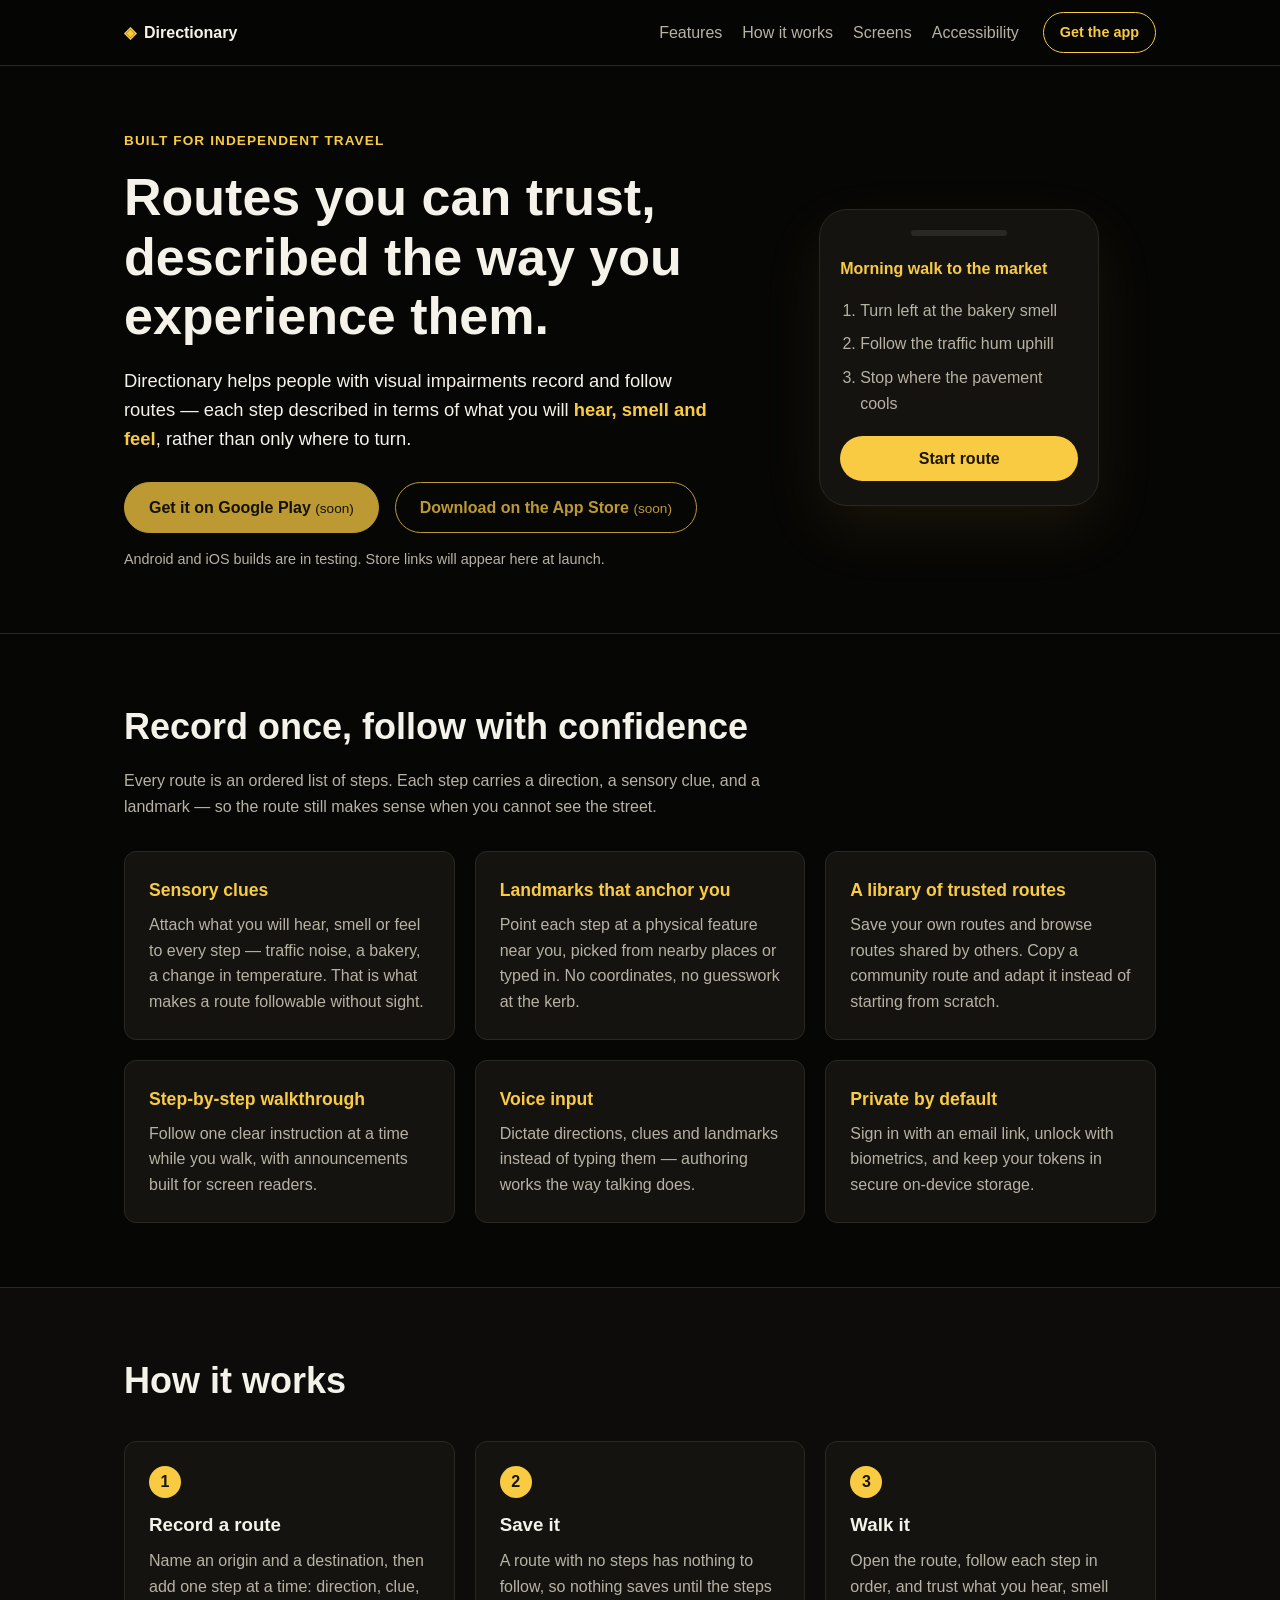
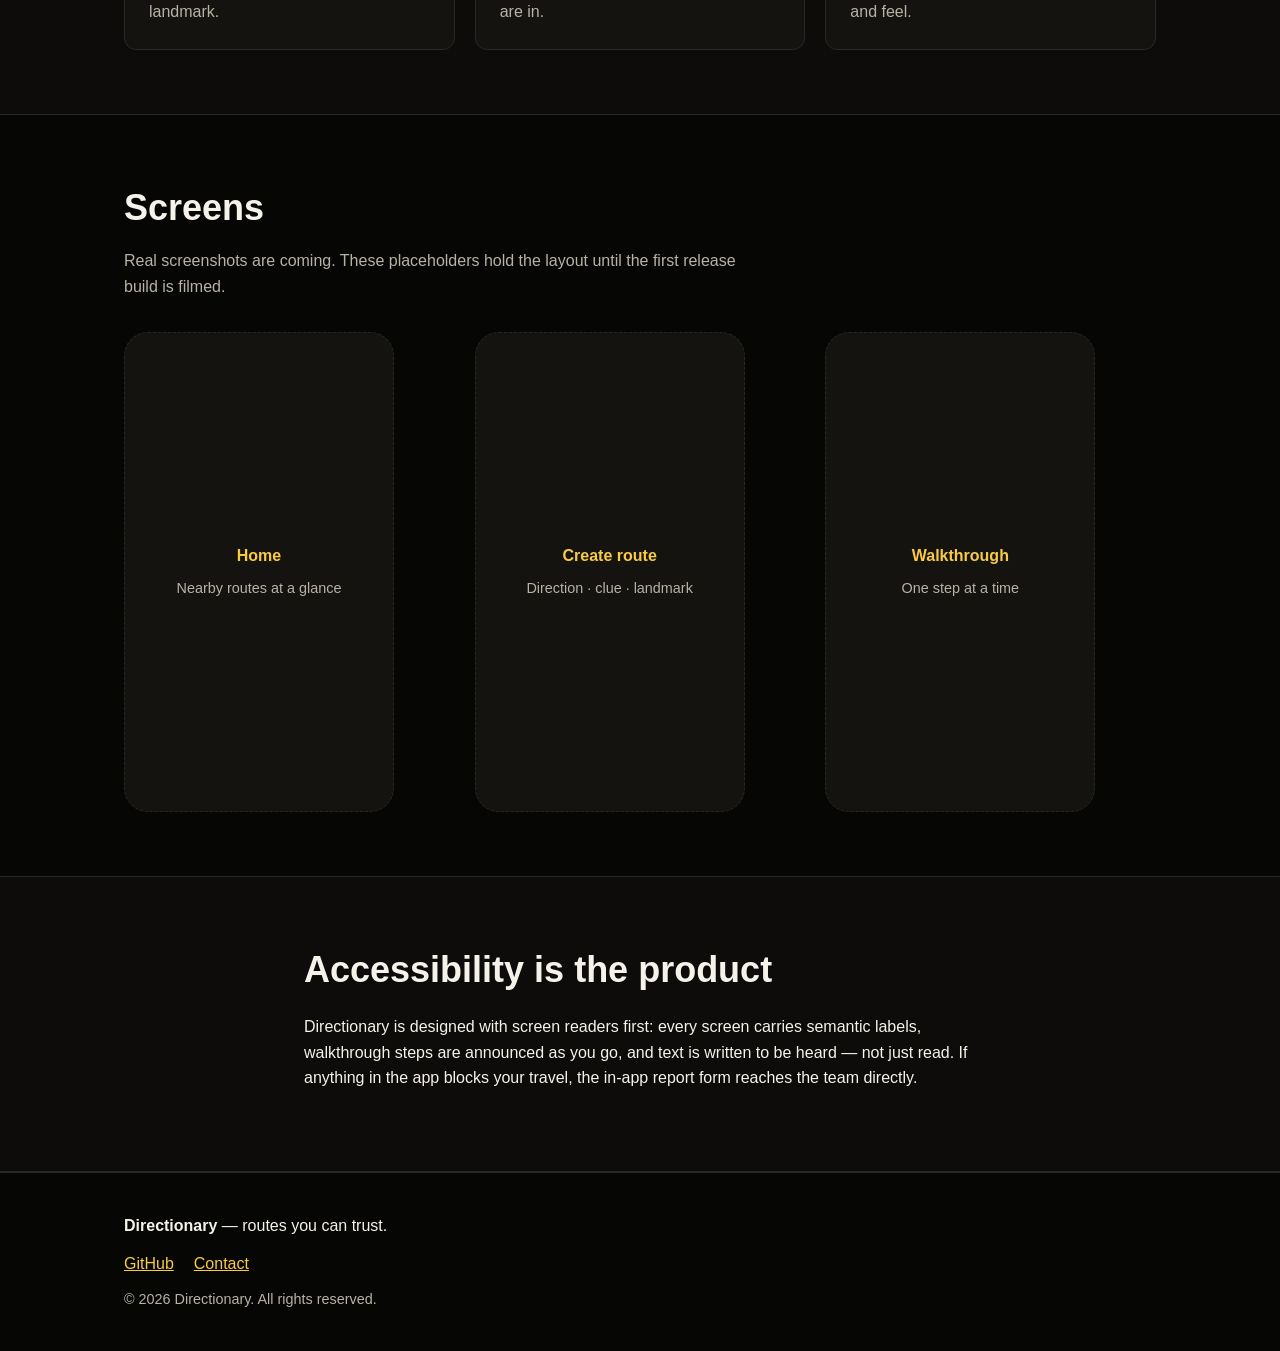
==== index.html @ 264f8453 ":pencil: fix(landing): use Guide Dogs contact email" ====
<!DOCTYPE html>
<html lang="en">
<head>
  <meta charset="utf-8" />
  <meta name="viewport" content="width=device-width, initial-scale=1" />
  <title>Directionary — Routes you can trust</title>
  <meta
    name="description"
    content="Directionary helps people with visual impairments record and follow routes they can trust — described by what you will hear, smell and feel, not only where to turn."
  />
  <link rel="stylesheet" href="styles.css" />
</head>
<body>
  <a class="skip-link" href="#main">Skip to content</a>

  <header class="site-header">
    <nav class="nav" aria-label="Primary">
      <a class="brand" href="#top" aria-label="Directionary home">
        <span class="brand-mark" aria-hidden="true">◈</span>
        <span class="brand-name">Directionary</span>
      </a>
      <ul class="nav-links">
        <li><a href="#features">Features</a></li>
        <li><a href="#how-it-works">How it works</a></li>
        <li><a href="#screens">Screens</a></li>
        <li><a href="#accessibility">Accessibility</a></li>
      </ul>
      <a class="button button-small" href="#get-the-app">Get the app</a>
    </nav>
  </header>

  <main id="main">
    <!-- Hero -->
    <section class="hero" id="top">
      <div class="hero-inner">
        <div class="hero-copy">
          <p class="eyebrow">Built for independent travel</p>
          <h1>Routes you can trust, described the way you experience them.</h1>
          <p class="lede">
            Directionary helps people with visual impairments record and
            follow routes — each step described in terms of what you will
            <strong>hear, smell and feel</strong>, rather than only where to
            turn.
          </p>
          <div class="cta-row" id="get-the-app">
            <!-- Placeholder store badges: swap hrefs for real listings at launch. -->
            <a class="button button-primary button-disabled" href="#" aria-disabled="true">
              Get it on Google Play <span class="soon">(soon)</span>
            </a>
            <a class="button button-disabled" href="#" aria-disabled="true">
              Download on the App Store <span class="soon">(soon)</span>
            </a>
          </div>
          <p class="fine-print">
            Android and iOS builds are in testing. Store links will appear here at launch.
          </p>
        </div>
        <div class="hero-phone" role="img" aria-label="Illustration of the Directionary route steps screen">
          <div class="phone">
            <div class="phone-notch" aria-hidden="true"></div>
            <p class="phone-title">Morning walk to the market</p>
            <ol class="phone-steps">
              <li><span>Turn left at the bakery smell</span></li>
              <li><span>Follow the traffic hum uphill</span></li>
              <li><span>Stop where the pavement cools</span></li>
            </ol>
            <span class="phone-cta">Start route</span>
          </div>
        </div>
      </div>
    </section>

    <!-- Features -->
    <section class="section" id="features">
      <div class="wrap">
        <h2>Record once, follow with confidence</h2>
        <p class="section-lede">
          Every route is an ordered list of steps. Each step carries a
          direction, a sensory clue, and a landmark — so the route still
          makes sense when you cannot see the street.
        </p>
        <ul class="feature-grid">
          <li class="card">
            <h3>Sensory clues</h3>
            <p>
              Attach what you will hear, smell or feel to every step —
              traffic noise, a bakery, a change in temperature. That is
              what makes a route followable without sight.
            </p>
          </li>
          <li class="card">
            <h3>Landmarks that anchor you</h3>
            <p>
              Point each step at a physical feature near you, picked from
              nearby places or typed in. No coordinates, no guesswork at
              the kerb.
            </p>
          </li>
          <li class="card">
            <h3>A library of trusted routes</h3>
            <p>
              Save your own routes and browse routes shared by others.
              Copy a community route and adapt it instead of starting
              from scratch.
            </p>
          </li>
          <li class="card">
            <h3>Step-by-step walkthrough</h3>
            <p>
              Follow one clear instruction at a time while you walk,
              with announcements built for screen readers.
            </p>
          </li>
          <li class="card">
            <h3>Voice input</h3>
            <p>
              Dictate directions, clues and landmarks instead of typing
              them — authoring works the way talking does.
            </p>
          </li>
          <li class="card">
            <h3>Private by default</h3>
            <p>
              Sign in with an email link, unlock with biometrics, and
              keep your tokens in secure on-device storage.
            </p>
          </li>
        </ul>
      </div>
    </section>

    <!-- How it works -->
    <section class="section section-alt" id="how-it-works">
      <div class="wrap">
        <h2>How it works</h2>
        <ol class="steps">
          <li>
            <span class="step-number" aria-hidden="true">1</span>
            <h3>Record a route</h3>
            <p>Name an origin and a destination, then add one step at a time: direction, clue, landmark.</p>
          </li>
          <li>
            <span class="step-number" aria-hidden="true">2</span>
            <h3>Save it</h3>
            <p>A route with no steps has nothing to follow, so nothing saves until the steps are in.</p>
          </li>
          <li>
            <span class="step-number" aria-hidden="true">3</span>
            <h3>Walk it</h3>
            <p>Open the route, follow each step in order, and trust what you hear, smell and feel.</p>
          </li>
        </ol>
      </div>
    </section>

    <!-- Screens -->
    <section class="section" id="screens">
      <div class="wrap">
        <h2>Screens</h2>
        <p class="section-lede">
          Real screenshots are coming. These placeholders hold the layout
          until the first release build is filmed.
        </p>
        <ul class="screen-grid">
          <li class="screen-placeholder">
            <span class="screen-label">Home</span>
            <span class="screen-note">Nearby routes at a glance</span>
          </li>
          <li class="screen-placeholder">
            <span class="screen-label">Create route</span>
            <span class="screen-note">Direction · clue · landmark</span>
          </li>
          <li class="screen-placeholder">
            <span class="screen-label">Walkthrough</span>
            <span class="screen-note">One step at a time</span>
          </li>
        </ul>
      </div>
    </section>

    <!-- Accessibility -->
    <section class="section section-alt" id="accessibility">
      <div class="wrap narrow">
        <h2>Accessibility is the product</h2>
        <p>
          Directionary is designed with screen readers first: every screen
          carries semantic labels, walkthrough steps are announced as you
          go, and text is written to be heard — not just read. If anything
          in the app blocks your travel, the in-app report form reaches the
          team directly.
        </p>
      </div>
    </section>
  </main>

  <footer class="site-footer">
    <div class="wrap footer-inner">
      <p><strong>Directionary</strong> — routes you can trust.</p>
      <ul class="footer-links">
        <li><a href="https://github.com/Directionary">GitHub</a></li>
        <li><a href="mailto:directionary@guidedogs.org.sg">Contact</a></li>
      </ul>
      <p class="fine-print">© 2026 Directionary. All rights reserved.</p>
    </div>
  </footer>
</body>
</html>
---- styles.css ----
/* Directionary landing page — matches the app's dark theme:
   gold #f9cb42 on near-black #060605, PublicSans-style system stack. */

:root {
  --gold: #f9cb42;
  --bg: #060605;
  --surface: #141310;
  --surface-alt: #0d0c0a;
  --text: #f5f2e9;
  --muted: #b8b2a4;
  --border: #2a2822;
  --radius: 12px;
  --max: 1080px;
  --font: "Public Sans", -apple-system, BlinkMacSystemFont, "Segoe UI",
    Roboto, Helvetica, Arial, sans-serif;
}

* { box-sizing: border-box; }

html { scroll-behavior: smooth; }

body {
  margin: 0;
  background: var(--bg);
  color: var(--text);
  font-family: var(--font);
  line-height: 1.6;
}

a { color: var(--gold); }

.skip-link {
  position: absolute;
  left: -999px;
  top: 0;
  background: var(--gold);
  color: #000;
  padding: 0.5rem 1rem;
  z-index: 100;
}

.skip-link:focus { left: 0; }

.wrap {
  max-width: var(--max);
  margin: 0 auto;
  padding: 0 1.5rem;
}

.wrap.narrow { max-width: 720px; }

/* Header */

.site-header {
  position: sticky;
  top: 0;
  background: rgba(6, 6, 5, 0.92);
  border-bottom: 1px solid var(--border);
  z-index: 10;
}

.nav {
  max-width: var(--max);
  margin: 0 auto;
  padding: 0.75rem 1.5rem;
  display: flex;
  align-items: center;
  gap: 1.5rem;
}

.brand {
  display: flex;
  align-items: center;
  gap: 0.5rem;
  color: var(--text);
  text-decoration: none;
  font-weight: 700;
  margin-right: auto;
}

.brand-mark { color: var(--gold); }

.nav-links {
  display: flex;
  gap: 1.25rem;
  list-style: none;
  margin: 0;
  padding: 0;
}

.nav-links a {
  color: var(--muted);
  text-decoration: none;
}

.nav-links a:hover { color: var(--text); }

/* Buttons */

.button {
  display: inline-block;
  padding: 0.75rem 1.5rem;
  border-radius: 999px;
  border: 1px solid var(--gold);
  color: var(--gold);
  text-decoration: none;
  font-weight: 600;
}

.button-primary {
  background: var(--gold);
  color: #1a1500;
}

.button-small {
  padding: 0.5rem 1rem;
  font-size: 0.9rem;
}

.button-disabled {
  opacity: 0.75;
  cursor: not-allowed;
}

.soon {
  font-weight: 400;
  font-size: 0.85em;
}

.fine-print {
  color: var(--muted);
  font-size: 0.9rem;
}

/* Hero */

.hero {
  padding: 4rem 0 3rem;
  border-bottom: 1px solid var(--border);
}

.hero-inner {
  max-width: var(--max);
  margin: 0 auto;
  padding: 0 1.5rem;
  display: grid;
  grid-template-columns: 1.2fr 0.8fr;
  gap: 3rem;
  align-items: center;
}

.eyebrow {
  color: var(--gold);
  text-transform: uppercase;
  letter-spacing: 0.08em;
  font-size: 0.85rem;
  font-weight: 700;
  margin: 0 0 1rem;
}

.hero h1 {
  font-size: clamp(2rem, 4.5vw, 3.25rem);
  line-height: 1.15;
  margin: 0 0 1rem;
}

.lede { font-size: 1.15rem; color: var(--text); }

.lede strong { color: var(--gold); }

.cta-row {
  display: flex;
  flex-wrap: wrap;
  gap: 1rem;
  margin: 1.75rem 0 0.75rem;
}

/* Phone illustration (placeholder for a real screenshot) */

.hero-phone { display: flex; justify-content: center; }

.phone {
  width: min(280px, 100%);
  background: var(--surface);
  border: 1px solid var(--border);
  border-radius: 28px;
  padding: 1.25rem 1.25rem 1.5rem;
  box-shadow: 0 24px 64px rgba(249, 203, 66, 0.08);
}

.phone-notch {
  width: 96px;
  height: 6px;
  border-radius: 999px;
  background: var(--border);
  margin: 0 auto 1.25rem;
}

.phone-title {
  color: var(--gold);
  font-weight: 700;
  margin: 0 0 1rem;
}

.phone-steps {
  margin: 0 0 1.25rem;
  padding-left: 1.25rem;
  color: var(--muted);
  display: grid;
  gap: 0.5rem;
}

.phone-cta {
  display: block;
  text-align: center;
  background: var(--gold);
  color: #1a1500;
  font-weight: 700;
  border-radius: 999px;
  padding: 0.6rem;
}

/* Sections */

.section { padding: 4rem 0; }

.section-alt {
  background: var(--surface-alt);
  border-top: 1px solid var(--border);
  border-bottom: 1px solid var(--border);
}

.section h2 {
  font-size: clamp(1.5rem, 3vw, 2.25rem);
  margin: 0 0 0.75rem;
}

.section-lede {
  color: var(--muted);
  max-width: 640px;
  margin: 0 0 2rem;
}

/* Features */

.feature-grid {
  list-style: none;
  margin: 0;
  padding: 0;
  display: grid;
  grid-template-columns: repeat(3, 1fr);
  gap: 1.25rem;
}

.card {
  background: var(--surface);
  border: 1px solid var(--border);
  border-radius: var(--radius);
  padding: 1.5rem;
}

.card h3 {
  margin: 0 0 0.5rem;
  color: var(--gold);
  font-size: 1.1rem;
}

.card p { margin: 0; color: var(--muted); }

/* How it works */

.steps {
  list-style: none;
  margin: 2rem 0 0;
  padding: 0;
  display: grid;
  grid-template-columns: repeat(3, 1fr);
  gap: 1.25rem;
  counter-reset: step;
}

.steps li {
  background: var(--surface);
  border: 1px solid var(--border);
  border-radius: var(--radius);
  padding: 1.5rem;
}

.step-number {
  display: inline-flex;
  align-items: center;
  justify-content: center;
  width: 2rem;
  height: 2rem;
  border-radius: 50%;
  background: var(--gold);
  color: #1a1500;
  font-weight: 700;
  margin-bottom: 0.75rem;
}

.steps h3 { margin: 0 0 0.5rem; }
.steps p { margin: 0; color: var(--muted); }

/* Screens */

.screen-grid {
  list-style: none;
  margin: 0;
  padding: 0;
  display: grid;
  grid-template-columns: repeat(3, 1fr);
  gap: 1.25rem;
}

.screen-placeholder {
  aspect-ratio: 9 / 16;
  max-height: 480px;
  border: 1px dashed var(--border);
  border-radius: 24px;
  display: flex;
  flex-direction: column;
  align-items: center;
  justify-content: center;
  gap: 0.5rem;
  background: var(--surface);
}

.screen-label {
  color: var(--gold);
  font-weight: 700;
}

.screen-note { color: var(--muted); font-size: 0.9rem; }

/* Footer */

.site-footer {
  border-top: 1px solid var(--border);
  padding: 2.5rem 0;
}

.footer-inner {
  display: grid;
  gap: 0.75rem;
}

.footer-inner p { margin: 0; }

.footer-links {
  list-style: none;
  display: flex;
  gap: 1.25rem;
  margin: 0;
  padding: 0;
}

/* Responsive */

@media (max-width: 860px) {
  .hero-inner { grid-template-columns: 1fr; }
  .feature-grid, .steps, .screen-grid { grid-template-columns: 1fr; }
  .nav-links { display: none; }
  .screen-placeholder { aspect-ratio: 16 / 9; max-height: none; }
}
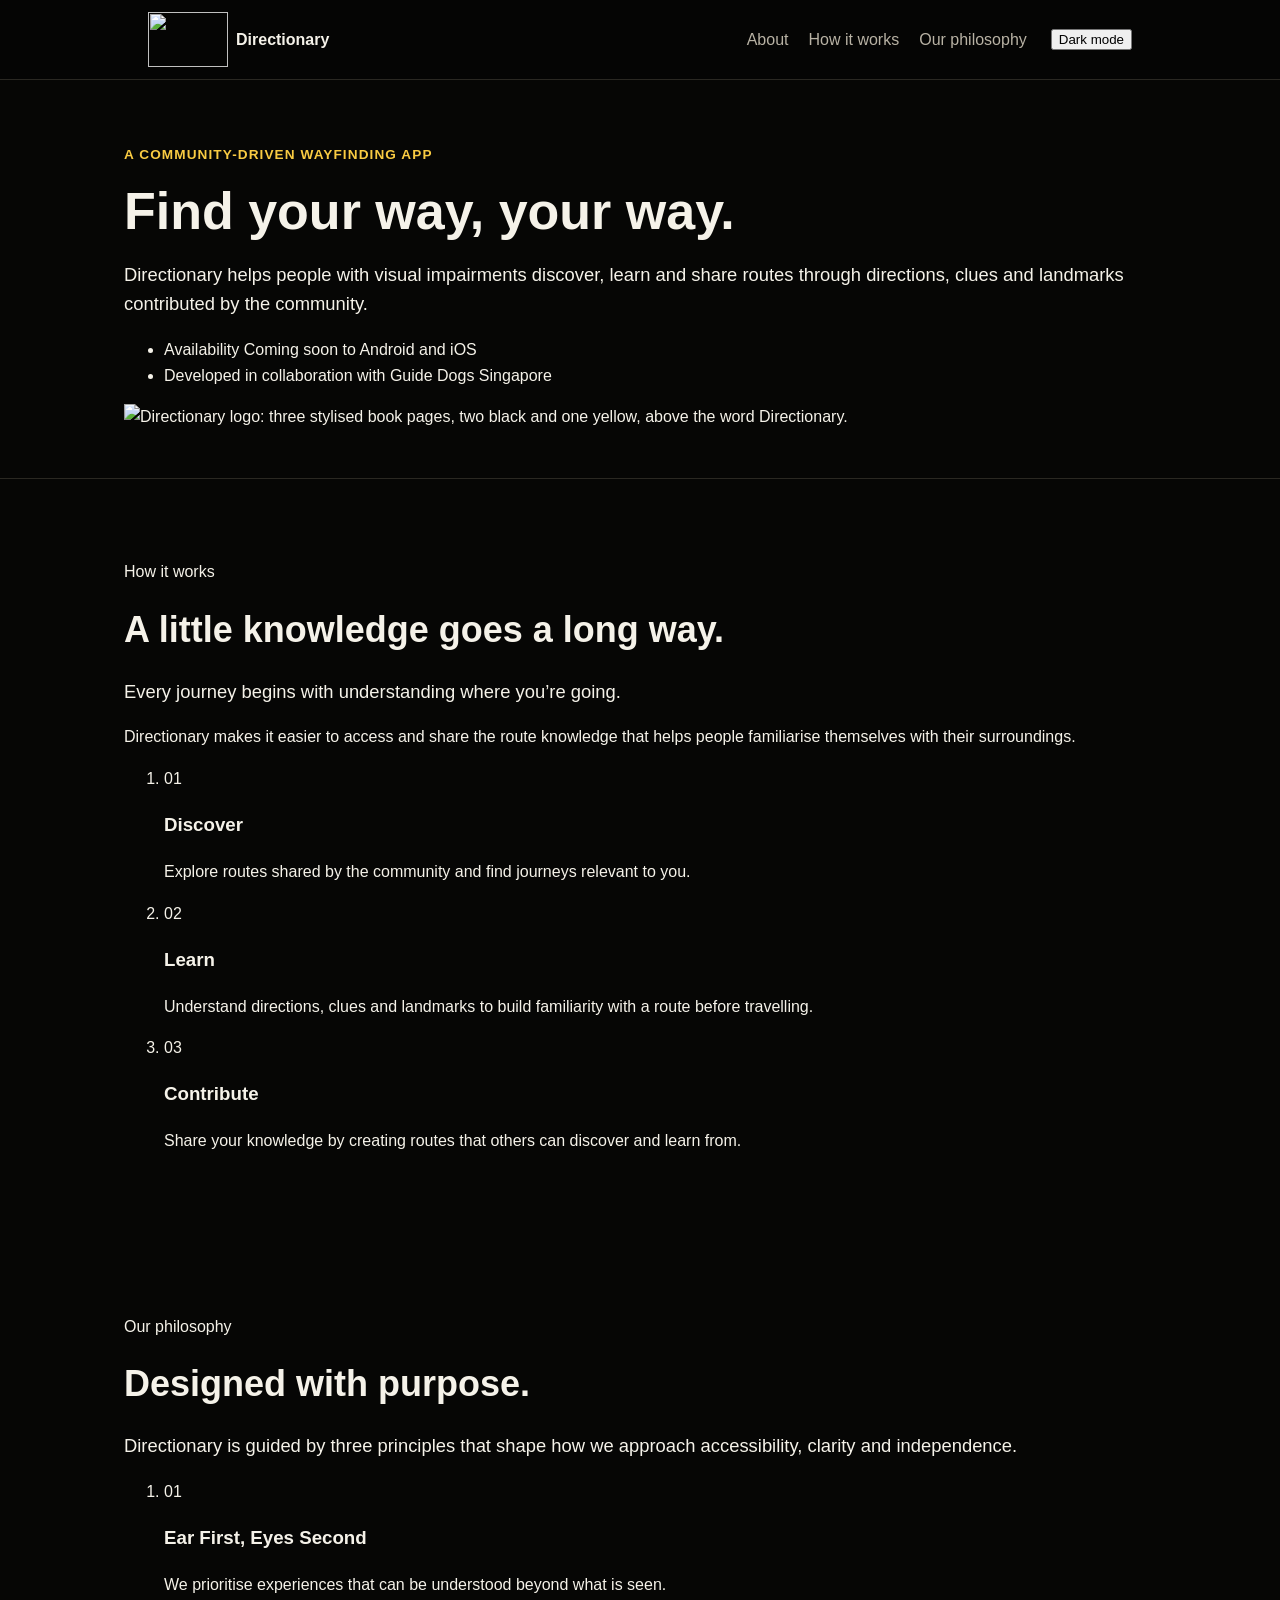
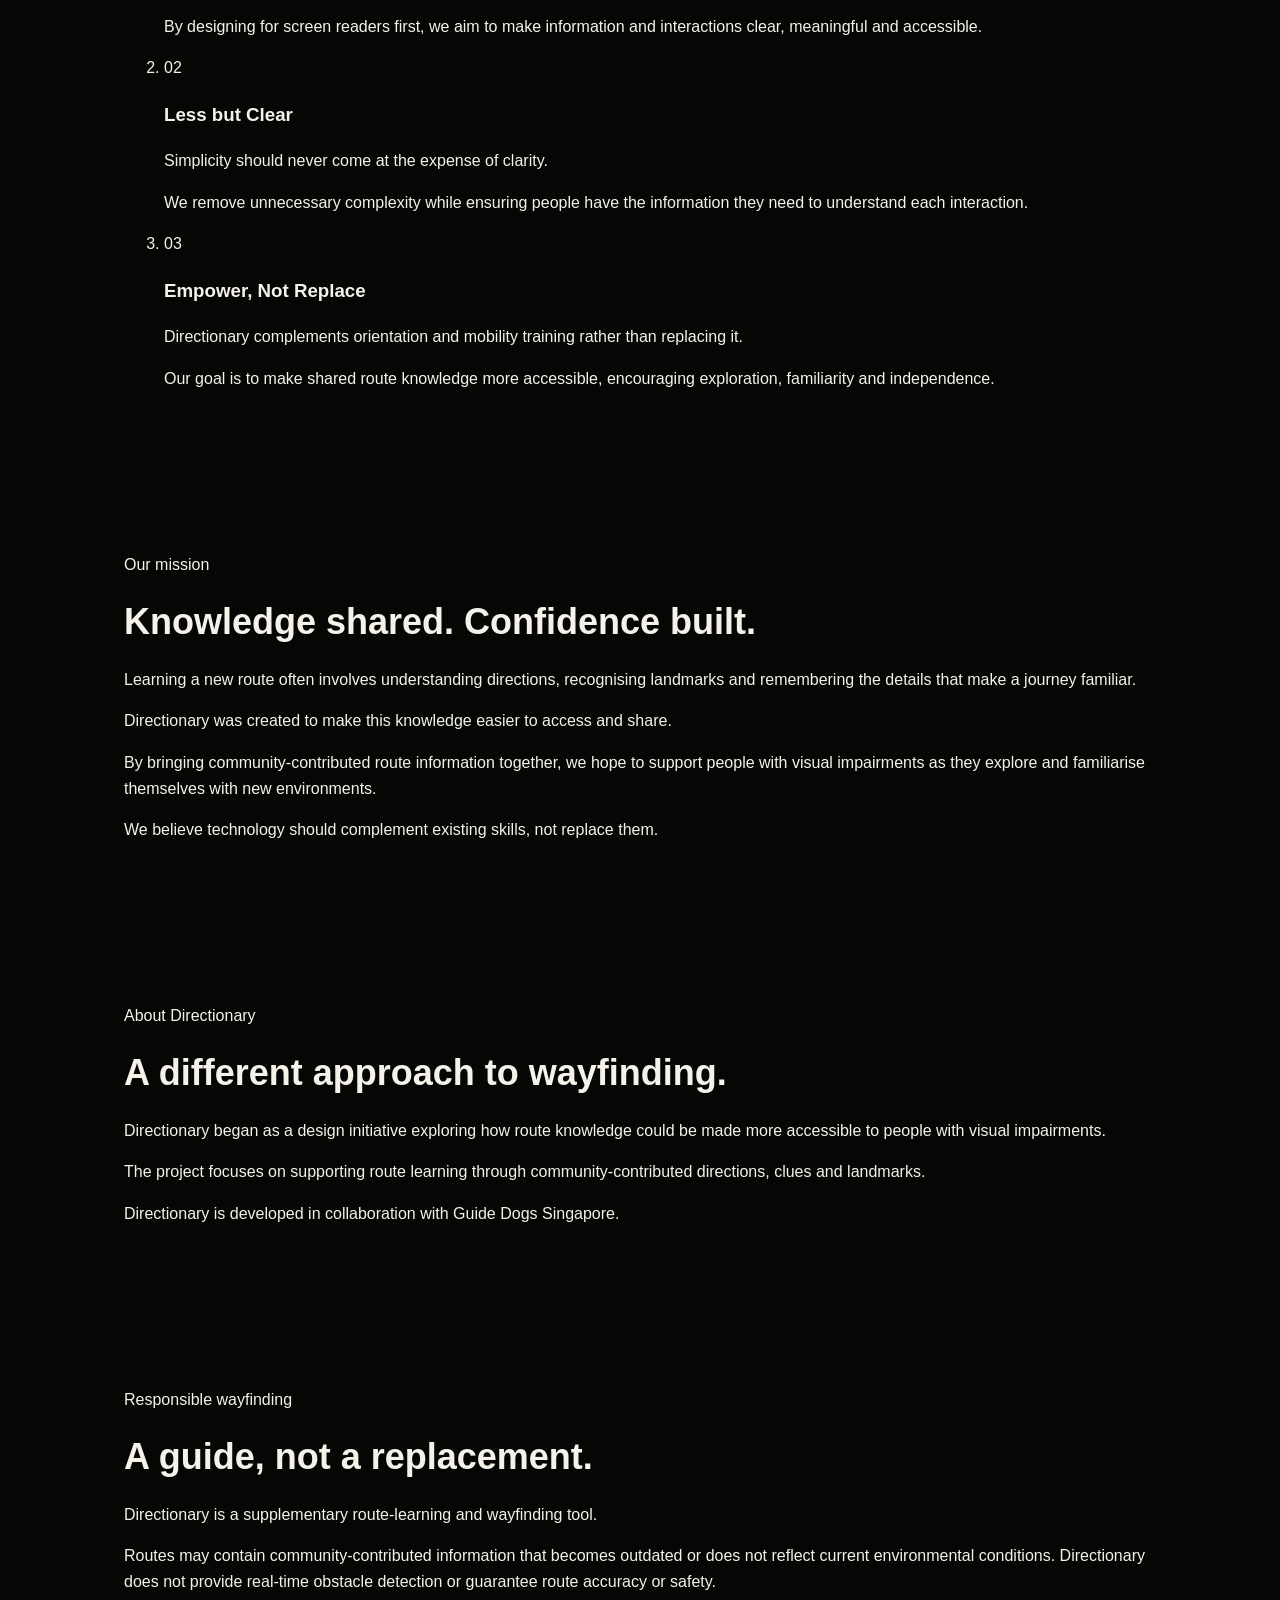
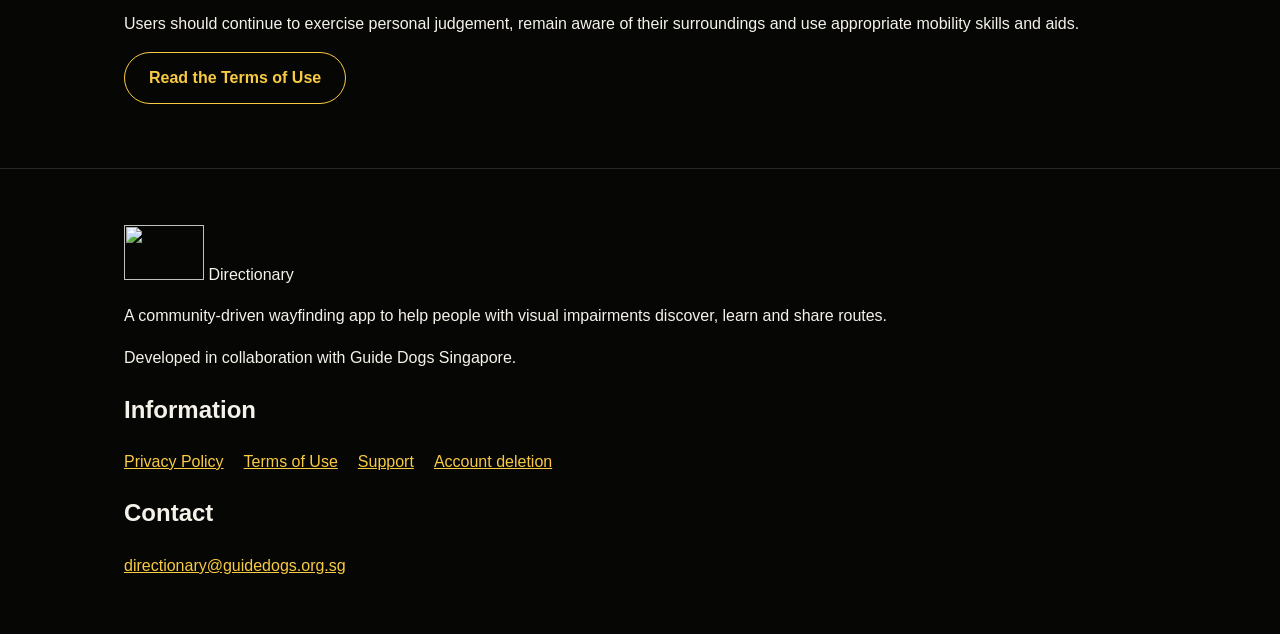
==== commit 1cebde2c: ":sparkles: feat(site): redesign homepage and add privacy, terms and support drafts Legal pages are c" ====
--- a/index.html
+++ b/index.html
@@ -3,204 +3,242 @@
 <head>
   <meta charset="utf-8" />
   <meta name="viewport" content="width=device-width, initial-scale=1" />
-  <title>Directionary — Routes you can trust</title>
+  <title>Directionary — Find your way, your way</title>
   <meta
     name="description"
-    content="Directionary helps people with visual impairments record and follow routes they can trust — described by what you will hear, smell and feel, not only where to turn."
+    content="Directionary is a community-driven wayfinding app that helps people with visual impairments discover, learn and share routes through directions, clues and landmarks. Coming soon to Android and iOS."
   />
-  <link rel="stylesheet" href="styles.css" />
+  <link rel="canonical" href="https://directionary.app/" />
+  <meta property="og:type" content="website" />
+  <meta property="og:title" content="Directionary — Find your way, your way" />
+  <meta property="og:description" content="A community-driven wayfinding app for people with visual impairments. Developed in collaboration with Guide Dogs Singapore." />
+  <meta property="og:url" content="https://directionary.app/" />
+  <link rel="icon" type="image/png" href="/assets/favicon.png" />
+  <link rel="apple-touch-icon" href="/assets/apple-touch-icon.png" />
+  <script src="/assets/theme.js"></script>
+  <link rel="stylesheet" href="/styles.css" />
 </head>
 <body>
   <a class="skip-link" href="#main">Skip to content</a>
 
   <header class="site-header">
-    <nav class="nav" aria-label="Primary">
-      <a class="brand" href="#top" aria-label="Directionary home">
-        <span class="brand-mark" aria-hidden="true">◈</span>
-        <span class="brand-name">Directionary</span>
-      </a>
-      <ul class="nav-links">
-        <li><a href="#features">Features</a></li>
-        <li><a href="#how-it-works">How it works</a></li>
-        <li><a href="#screens">Screens</a></li>
-        <li><a href="#accessibility">Accessibility</a></li>
-      </ul>
-      <a class="button button-small" href="#get-the-app">Get the app</a>
-    </nav>
+    <div class="wrap">
+      <nav class="nav" aria-label="Primary">
+        <a class="brand" href="/">
+          <img class="brand-mark" src="/assets/mark-small.png" alt="" width="80" height="55" />
+          <span>Directionary</span>
+        </a>
+        <ul class="nav-links">
+          <li><a href="#about">About</a></li>
+          <li><a href="#how-it-works">How it works</a></li>
+          <li><a href="#philosophy">Our philosophy</a></li>
+        </ul>
+        <button class="theme-toggle" id="theme-toggle" type="button" aria-pressed="false">
+          <span class="swatch" aria-hidden="true"></span>
+          Dark mode
+        </button>
+      </nav>
+    </div>
   </header>
 
   <main id="main">
-    <!-- Hero -->
-    <section class="hero" id="top">
-      <div class="hero-inner">
-        <div class="hero-copy">
-          <p class="eyebrow">Built for independent travel</p>
-          <h1>Routes you can trust, described the way you experience them.</h1>
-          <p class="lede">
-            Directionary helps people with visual impairments record and
-            follow routes — each step described in terms of what you will
-            <strong>hear, smell and feel</strong>, rather than only where to
-            turn.
+    <!-- 01 Hero -->
+    <section class="hero" aria-labelledby="hero-title">
+      <div class="wrap">
+        <div class="hero-grid">
+          <div>
+            <p class="eyebrow">A community-driven wayfinding app</p>
+            <h1 id="hero-title">Find your way, your way.</h1>
+            <p class="lede">
+              Directionary helps people with visual impairments discover, learn
+              and share routes through directions, clues and landmarks
+              contributed by the community.
+            </p>
+            <ul class="status-list">
+              <li><span class="k">Availability</span> <span><span class="badge">Coming soon</span> to Android and iOS</span></li>
+              <li><span class="k">Developed</span> <span>in collaboration with Guide Dogs Singapore</span></li>
+            </ul>
+          </div>
+          <div class="hero-panel">
+            <img src="/assets/logo.png" alt="Directionary logo: three stylised book pages, two black and one yellow, above the word Directionary." width="1024" height="1024" />
+          </div>
+        </div>
+      </div>
+    </section>
+
+    <!-- 02 How it works -->
+    <section class="section" id="how-it-works" aria-labelledby="how-title">
+      <div class="wrap">
+        <div class="row section-head">
+          <p class="row-label">How it works</p>
+          <div>
+            <h2 id="how-title">A little knowledge goes a long way.</h2>
+            <p class="lede">Every journey begins with understanding where you’re going.</p>
+            <p>
+              Directionary makes it easier to access and share the route
+              knowledge that helps people familiarise themselves with their
+              surroundings.
+            </p>
+          </div>
+        </div>
+        <ol class="numbered">
+          <li>
+            <span class="num">01</span>
+            <h3>Discover</h3>
+            <p>Explore routes shared by the community and find journeys relevant to you.</p>
+          </li>
+          <li>
+            <span class="num">02</span>
+            <h3>Learn</h3>
+            <p>Understand directions, clues and landmarks to build familiarity with a route before travelling.</p>
+          </li>
+          <li>
+            <span class="num">03</span>
+            <h3>Contribute</h3>
+            <p>Share your knowledge by creating routes that others can discover and learn from.</p>
+          </li>
+        </ol>
+      </div>
+    </section>
+
+    <!-- 03 Philosophy -->
+    <section class="section surface-band" id="philosophy" aria-labelledby="philosophy-title">
+      <div class="wrap">
+        <div class="row section-head">
+          <p class="row-label">Our philosophy</p>
+          <div>
+            <h2 id="philosophy-title">Designed with purpose.</h2>
+            <p class="lede">
+              Directionary is guided by three principles that shape how we
+              approach accessibility, clarity and independence.
+            </p>
+          </div>
+        </div>
+        <ol class="numbered principles">
+          <li>
+            <span class="num">01</span>
+            <h3>Ear First, Eyes Second</h3>
+            <div class="quote">
+              <p>We prioritise experiences that can be understood beyond what is seen.</p>
+              <p>By designing for screen readers first, we aim to make information and interactions clear, meaningful and accessible.</p>
+            </div>
+          </li>
+          <li>
+            <span class="num">02</span>
+            <h3>Less but Clear</h3>
+            <div class="quote">
+              <p>Simplicity should never come at the expense of clarity.</p>
+              <p>We remove unnecessary complexity while ensuring people have the information they need to understand each interaction.</p>
+            </div>
+          </li>
+          <li>
+            <span class="num">03</span>
+            <h3>Empower, Not Replace</h3>
+            <div class="quote">
+              <p>Directionary complements orientation and mobility training rather than replacing it.</p>
+              <p>Our goal is to make shared route knowledge more accessible, encouraging exploration, familiarity and independence.</p>
+            </div>
+          </li>
+        </ol>
+      </div>
+    </section>
+
+    <!-- 04 Mission -->
+    <section class="section" id="mission" aria-labelledby="mission-title">
+      <div class="wrap">
+        <div class="row">
+          <p class="row-label">Our mission</p>
+          <div>
+            <h2 id="mission-title" style="margin-bottom: var(--s-4)">Knowledge shared. Confidence built.</h2>
+            <p class="statement">
+              Learning a new route often involves understanding directions,
+              recognising landmarks and remembering the details that make a
+              journey familiar.
+            </p>
+            <p>Directionary was created to make this knowledge easier to access and share.</p>
+            <p>
+              By bringing community-contributed route information together, we
+              hope to support people with visual impairments as they explore and
+              familiarise themselves with new environments.
+            </p>
+            <p>We believe technology should complement existing skills, not replace them.</p>
+          </div>
+        </div>
+      </div>
+    </section>
+
+    <!-- 05 About -->
+    <section class="section" id="about" aria-labelledby="about-title">
+      <div class="wrap">
+        <div class="row">
+          <p class="row-label">About Directionary</p>
+          <div>
+            <h2 id="about-title" style="margin-bottom: var(--s-4)">A different approach to wayfinding.</h2>
+            <p>
+              Directionary began as a design initiative exploring how route
+              knowledge could be made more accessible to people with visual
+              impairments.
+            </p>
+            <p>
+              The project focuses on supporting route learning through
+              community-contributed directions, clues and landmarks.
+            </p>
+            <p>Directionary is developed in collaboration with Guide Dogs Singapore.</p>
+          </div>
+        </div>
+      </div>
+    </section>
+
+    <!-- 06 Responsible wayfinding -->
+    <section class="section surface-band" id="responsible-wayfinding" aria-labelledby="responsible-title">
+      <div class="wrap">
+        <div class="row">
+          <p class="row-label">Responsible wayfinding</p>
+          <div class="notice">
+            <h2 id="responsible-title" style="margin-bottom: var(--s-3)">A guide, not a replacement.</h2>
+            <p>Directionary is a supplementary route-learning and wayfinding tool.</p>
+            <p>
+              Routes may contain community-contributed information that becomes
+              outdated or does not reflect current environmental conditions.
+              Directionary does not provide real-time obstacle detection or
+              guarantee route accuracy or safety.
+            </p>
+            <p>
+              Users should continue to exercise personal judgement, remain aware
+              of their surroundings and use appropriate mobility skills and aids.
+            </p>
+            <a class="button" href="/terms/">Read the Terms of Use</a>
+          </div>
+        </div>
+      </div>
+    </section>
+  </main>
+
+  <footer class="site-footer">
+    <div class="wrap">
+      <div class="footer-grid">
+        <div>
+          <p class="footer-brand">
+            <img class="brand-mark" src="/assets/mark-small.png" alt="" width="80" height="55" />
+            Directionary
           </p>
-          <div class="cta-row" id="get-the-app">
-            <!-- Placeholder store badges: swap hrefs for real listings at launch. -->
-            <a class="button button-primary button-disabled" href="#" aria-disabled="true">
-              Get it on Google Play <span class="soon">(soon)</span>
-            </a>
-            <a class="button button-disabled" href="#" aria-disabled="true">
-              Download on the App Store <span class="soon">(soon)</span>
-            </a>
-          </div>
-          <p class="fine-print">
-            Android and iOS builds are in testing. Store links will appear here at launch.
-          </p>
-        </div>
-        <div class="hero-phone" role="img" aria-label="Illustration of the Directionary route steps screen">
-          <div class="phone">
-            <div class="phone-notch" aria-hidden="true"></div>
-            <p class="phone-title">Morning walk to the market</p>
-            <ol class="phone-steps">
-              <li><span>Turn left at the bakery smell</span></li>
-              <li><span>Follow the traffic hum uphill</span></li>
-              <li><span>Stop where the pavement cools</span></li>
-            </ol>
-            <span class="phone-cta">Start route</span>
-          </div>
-        </div>
-      </div>
-    </section>
-
-    <!-- Features -->
-    <section class="section" id="features">
-      <div class="wrap">
-        <h2>Record once, follow with confidence</h2>
-        <p class="section-lede">
-          Every route is an ordered list of steps. Each step carries a
-          direction, a sensory clue, and a landmark — so the route still
-          makes sense when you cannot see the street.
-        </p>
-        <ul class="feature-grid">
-          <li class="card">
-            <h3>Sensory clues</h3>
-            <p>
-              Attach what you will hear, smell or feel to every step —
-              traffic noise, a bakery, a change in temperature. That is
-              what makes a route followable without sight.
-            </p>
-          </li>
-          <li class="card">
-            <h3>Landmarks that anchor you</h3>
-            <p>
-              Point each step at a physical feature near you, picked from
-              nearby places or typed in. No coordinates, no guesswork at
-              the kerb.
-            </p>
-          </li>
-          <li class="card">
-            <h3>A library of trusted routes</h3>
-            <p>
-              Save your own routes and browse routes shared by others.
-              Copy a community route and adapt it instead of starting
-              from scratch.
-            </p>
-          </li>
-          <li class="card">
-            <h3>Step-by-step walkthrough</h3>
-            <p>
-              Follow one clear instruction at a time while you walk,
-              with announcements built for screen readers.
-            </p>
-          </li>
-          <li class="card">
-            <h3>Voice input</h3>
-            <p>
-              Dictate directions, clues and landmarks instead of typing
-              them — authoring works the way talking does.
-            </p>
-          </li>
-          <li class="card">
-            <h3>Private by default</h3>
-            <p>
-              Sign in with an email link, unlock with biometrics, and
-              keep your tokens in secure on-device storage.
-            </p>
-          </li>
-        </ul>
-      </div>
-    </section>
-
-    <!-- How it works -->
-    <section class="section section-alt" id="how-it-works">
-      <div class="wrap">
-        <h2>How it works</h2>
-        <ol class="steps">
-          <li>
-            <span class="step-number" aria-hidden="true">1</span>
-            <h3>Record a route</h3>
-            <p>Name an origin and a destination, then add one step at a time: direction, clue, landmark.</p>
-          </li>
-          <li>
-            <span class="step-number" aria-hidden="true">2</span>
-            <h3>Save it</h3>
-            <p>A route with no steps has nothing to follow, so nothing saves until the steps are in.</p>
-          </li>
-          <li>
-            <span class="step-number" aria-hidden="true">3</span>
-            <h3>Walk it</h3>
-            <p>Open the route, follow each step in order, and trust what you hear, smell and feel.</p>
-          </li>
-        </ol>
-      </div>
-    </section>
-
-    <!-- Screens -->
-    <section class="section" id="screens">
-      <div class="wrap">
-        <h2>Screens</h2>
-        <p class="section-lede">
-          Real screenshots are coming. These placeholders hold the layout
-          until the first release build is filmed.
-        </p>
-        <ul class="screen-grid">
-          <li class="screen-placeholder">
-            <span class="screen-label">Home</span>
-            <span class="screen-note">Nearby routes at a glance</span>
-          </li>
-          <li class="screen-placeholder">
-            <span class="screen-label">Create route</span>
-            <span class="screen-note">Direction · clue · landmark</span>
-          </li>
-          <li class="screen-placeholder">
-            <span class="screen-label">Walkthrough</span>
-            <span class="screen-note">One step at a time</span>
-          </li>
-        </ul>
-      </div>
-    </section>
-
-    <!-- Accessibility -->
-    <section class="section section-alt" id="accessibility">
-      <div class="wrap narrow">
-        <h2>Accessibility is the product</h2>
-        <p>
-          Directionary is designed with screen readers first: every screen
-          carries semantic labels, walkthrough steps are announced as you
-          go, and text is written to be heard — not just read. If anything
-          in the app blocks your travel, the in-app report form reaches the
-          team directly.
-        </p>
-      </div>
-    </section>
-  </main>
-
-  <footer class="site-footer">
-    <div class="wrap footer-inner">
-      <p><strong>Directionary</strong> — routes you can trust.</p>
-      <ul class="footer-links">
-        <li><a href="https://github.com/Directionary">GitHub</a></li>
-        <li><a href="mailto:directionary@guidedogs.org.sg">Contact</a></li>
-      </ul>
-      <p class="fine-print">© 2026 Directionary. All rights reserved.</p>
+          <p>A community-driven wayfinding app to help people with visual impairments discover, learn and share routes.</p>
+          <p>Developed in collaboration with Guide Dogs Singapore.</p>
+        </div>
+        <nav aria-label="Legal and support">
+          <h2>Information</h2>
+          <ul class="footer-links">
+            <li><a href="/privacy/">Privacy Policy</a></li>
+            <li><a href="/terms/">Terms of Use</a></li>
+            <li><a href="/support/">Support</a></li>
+            <li><a href="/support/#account-deletion">Account deletion</a></li>
+          </ul>
+        </nav>
+        <div>
+          <h2>Contact</h2>
+          <p><a href="mailto:directionary@guidedogs.org.sg">directionary@guidedogs.org.sg</a></p>
+        </div>
+      </div>
     </div>
   </footer>
 </body>
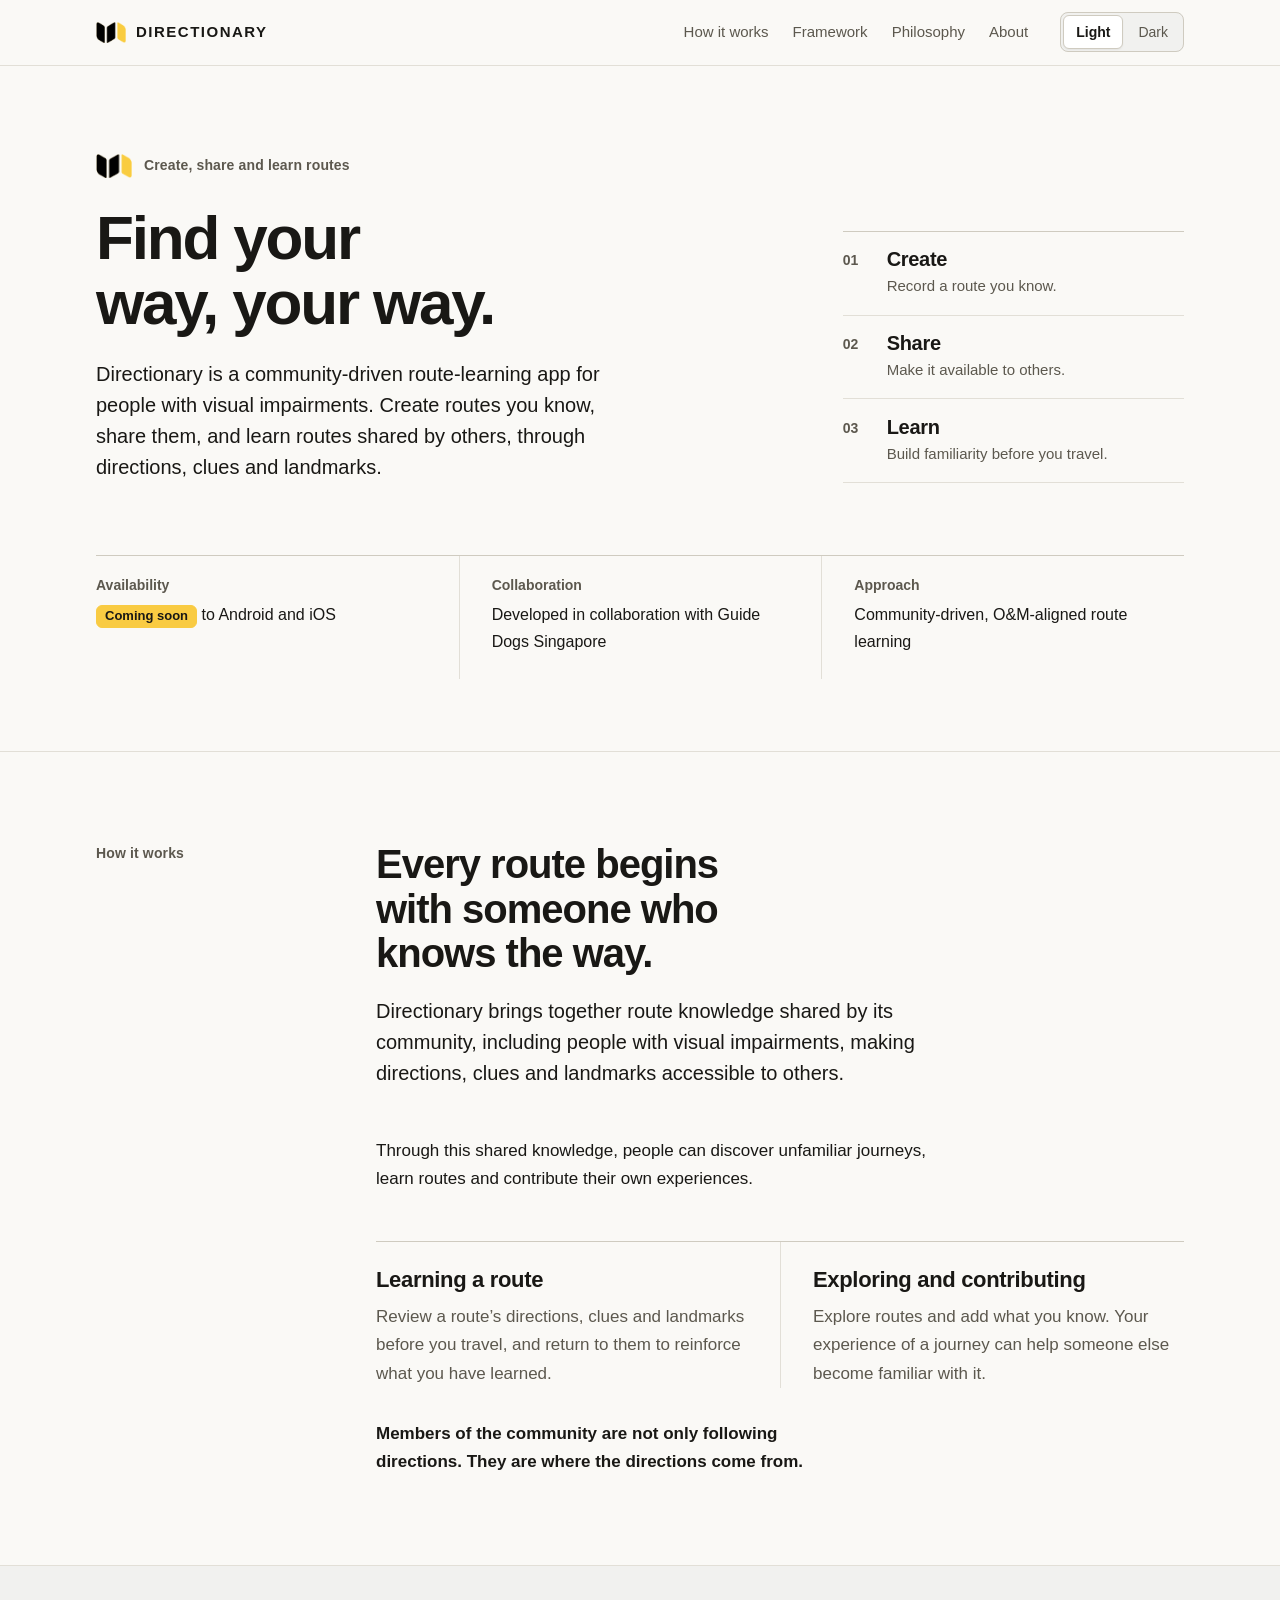
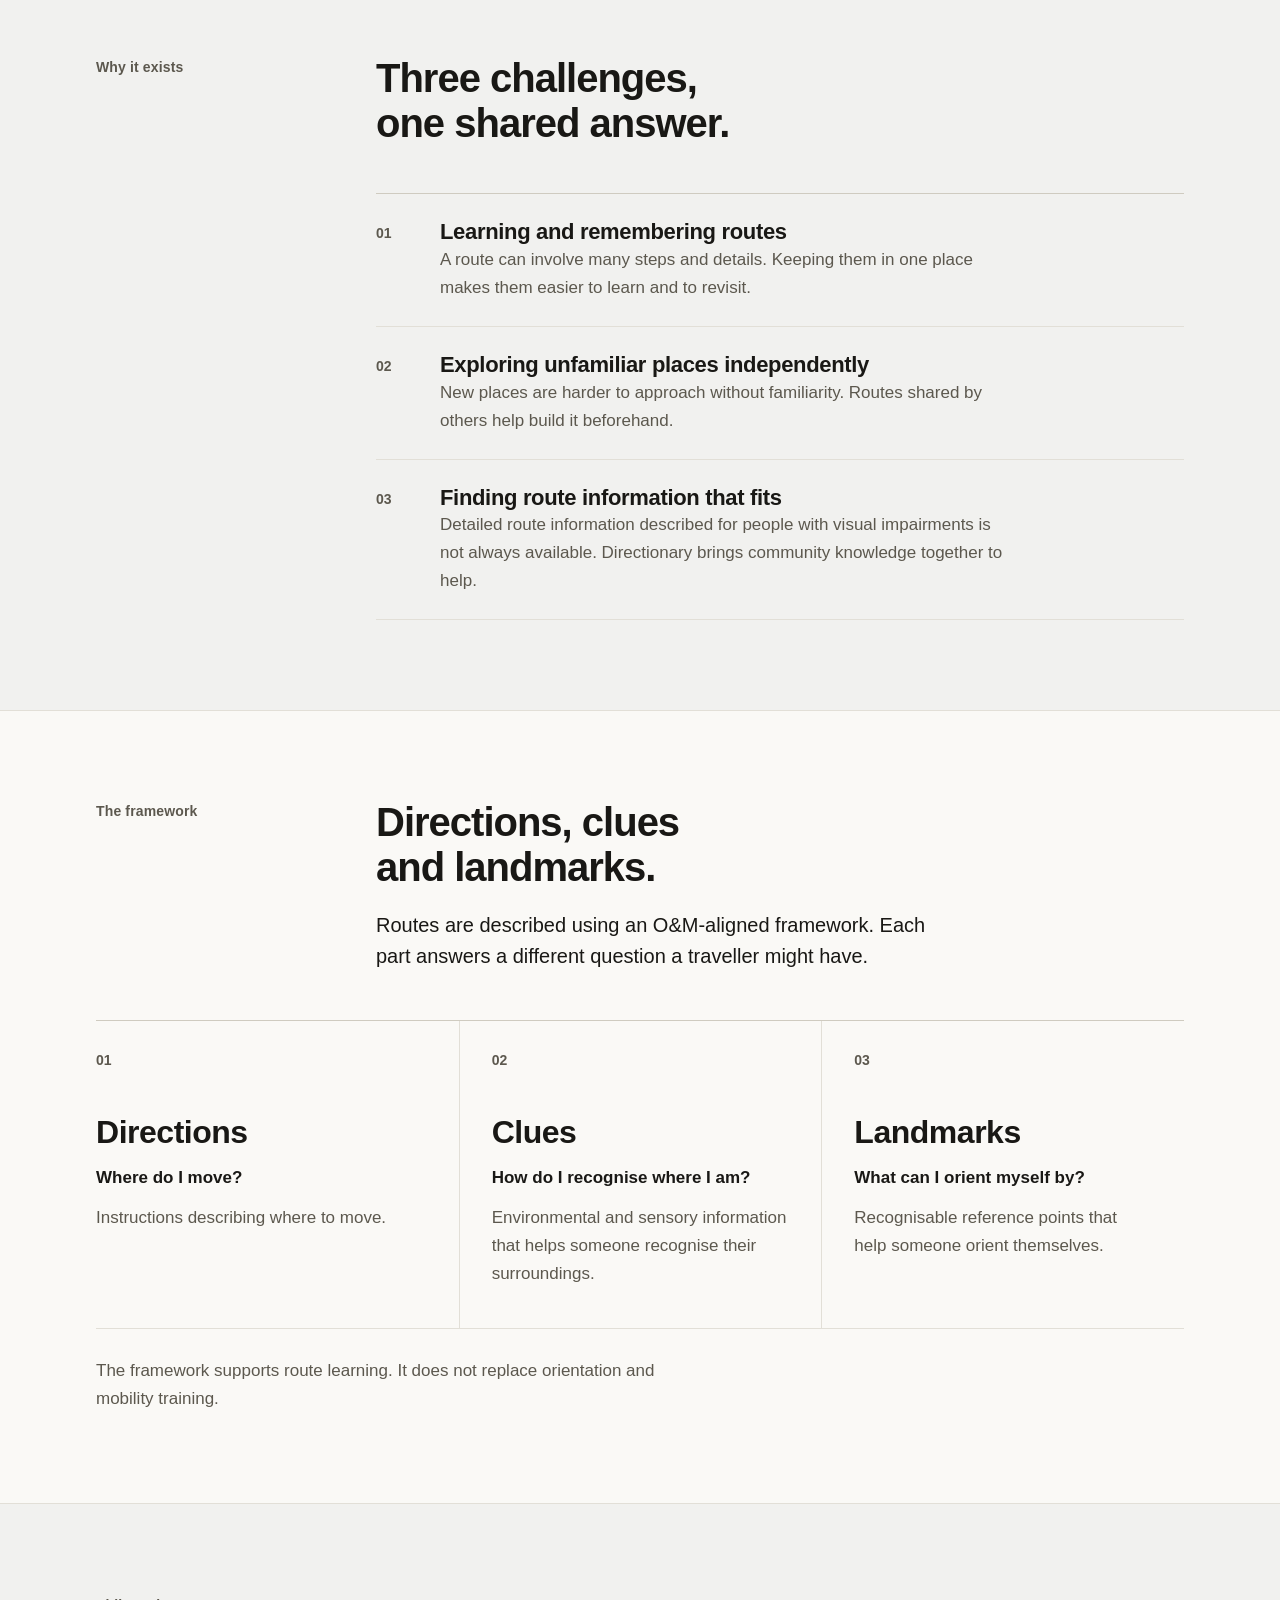
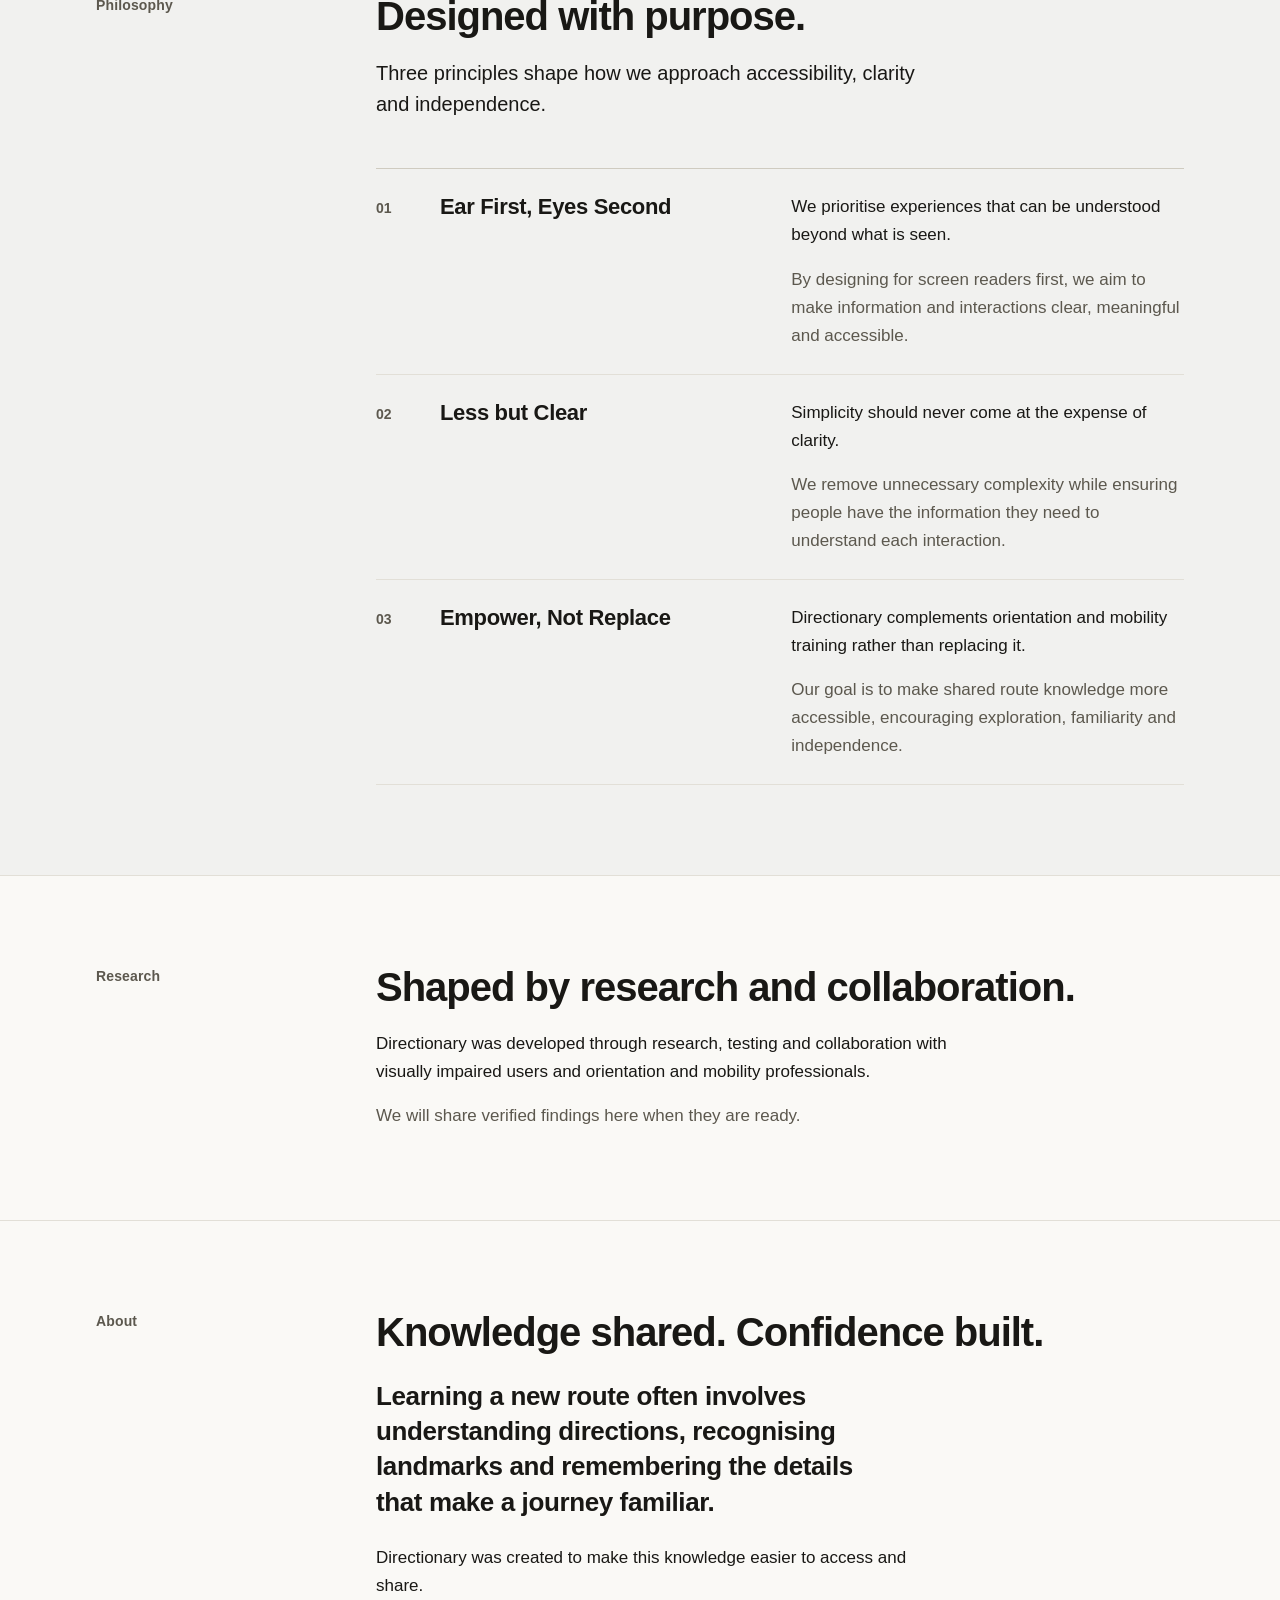
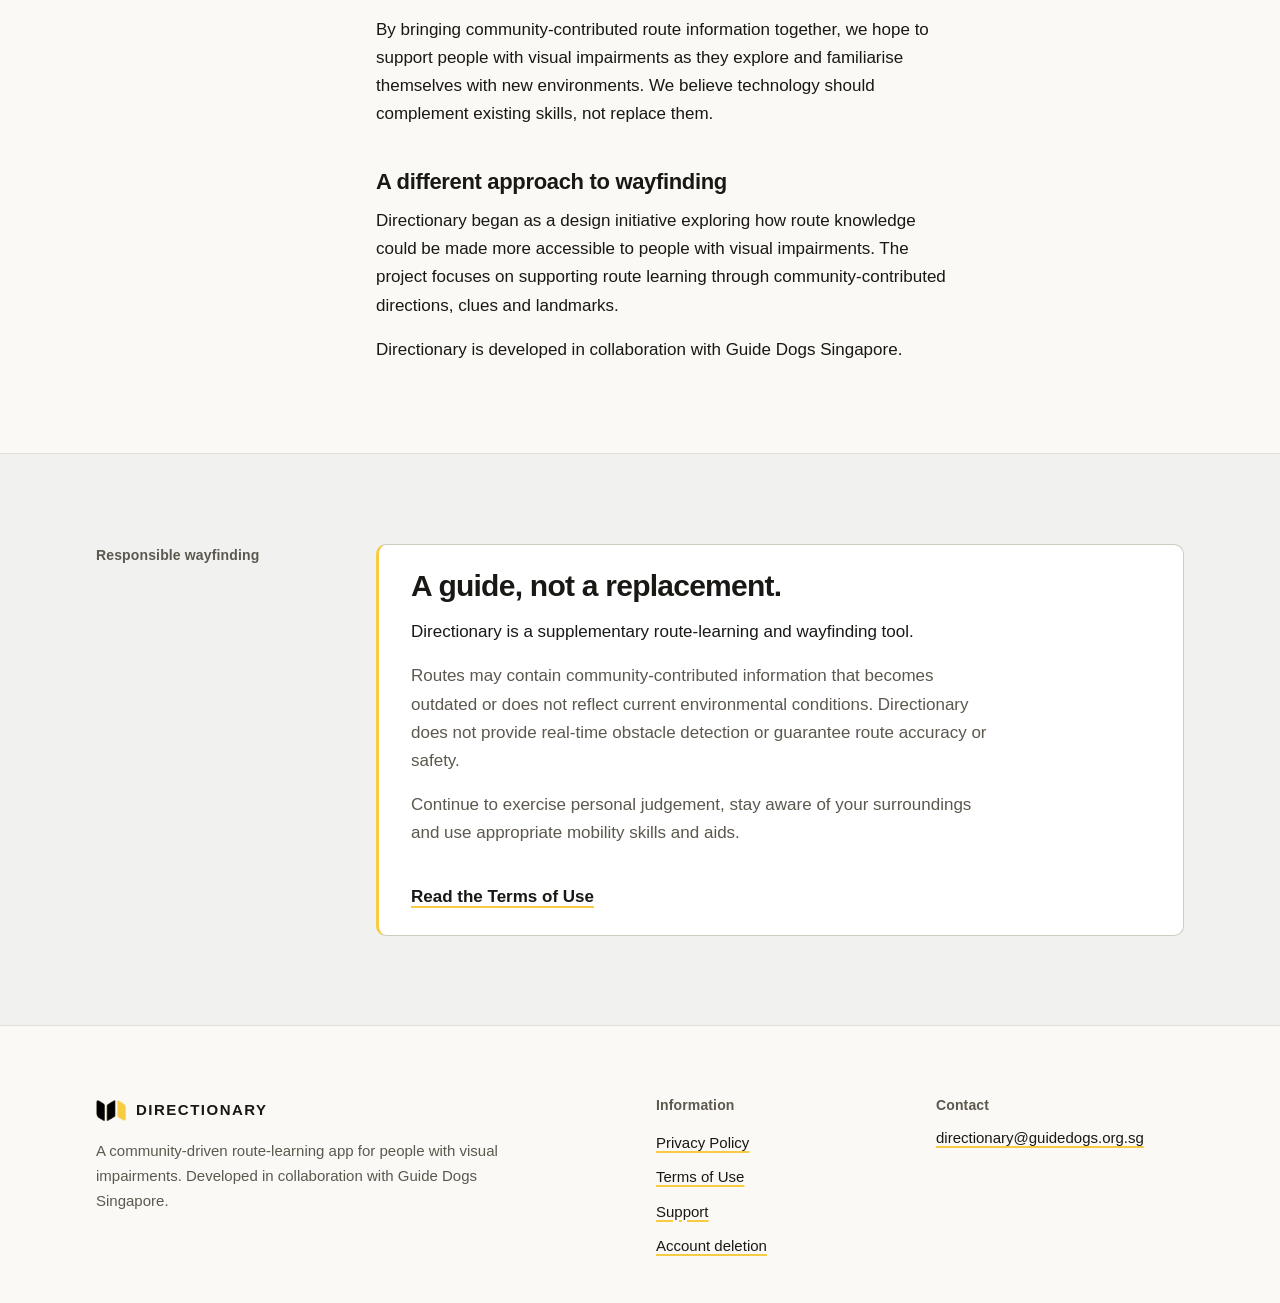
==== commit eb3ca7fb: ":lipstick: feat(design): second design iteration Refined type scale and 12-column editorial grid, re" ====
--- a/index.html
+++ b/index.html
@@ -4,14 +4,11 @@
   <meta charset="utf-8" />
   <meta name="viewport" content="width=device-width, initial-scale=1" />
   <title>Directionary — Find your way, your way</title>
-  <meta
-    name="description"
-    content="Directionary is a community-driven wayfinding app that helps people with visual impairments discover, learn and share routes through directions, clues and landmarks. Coming soon to Android and iOS."
-  />
+  <meta name="description" content="Directionary is a community-driven route-learning app for people with visual impairments. Create, share and learn routes through directions, clues and landmarks. Coming soon to Android and iOS." />
   <link rel="canonical" href="https://directionary.app/" />
   <meta property="og:type" content="website" />
   <meta property="og:title" content="Directionary — Find your way, your way" />
-  <meta property="og:description" content="A community-driven wayfinding app for people with visual impairments. Developed in collaboration with Guide Dogs Singapore." />
+  <meta property="og:description" content="Directionary is a community-driven route-learning app for people with visual impairments. Create, share and learn routes through directions, clues and landmarks. Coming soon to Android and iOS." />
   <meta property="og:url" content="https://directionary.app/" />
   <link rel="icon" type="image/png" href="/assets/favicon.png" />
   <link rel="apple-touch-icon" href="/assets/apple-touch-icon.png" />
@@ -29,127 +26,218 @@
           <span>Directionary</span>
         </a>
         <ul class="nav-links">
+          <li><a href="#how-it-works">How it works</a></li>
+          <li><a href="#framework">Framework</a></li>
+          <li><a href="#philosophy">Philosophy</a></li>
           <li><a href="#about">About</a></li>
-          <li><a href="#how-it-works">How it works</a></li>
-          <li><a href="#philosophy">Our philosophy</a></li>
         </ul>
-        <button class="theme-toggle" id="theme-toggle" type="button" aria-pressed="false">
-          <span class="swatch" aria-hidden="true"></span>
-          Dark mode
-        </button>
+        <fieldset class="theme-switch">
+          <legend class="visually-hidden">Colour theme</legend>
+          <label><input type="radio" name="theme" value="light" checked /><span>Light</span></label>
+          <label><input type="radio" name="theme" value="dark" /><span>Dark</span></label>
+        </fieldset>
       </nav>
     </div>
   </header>
 
   <main id="main">
-    <!-- 01 Hero -->
     <section class="hero" aria-labelledby="hero-title">
       <div class="wrap">
-        <div class="hero-grid">
-          <div>
-            <p class="eyebrow">A community-driven wayfinding app</p>
+        <div class="grid">
+          <div class="hero-copy">
+            <p class="eyebrow">
+              <img src="/assets/mark-small.png" alt="" width="80" height="55" />
+              Create, share and learn routes
+            </p>
             <h1 id="hero-title">Find your way, your way.</h1>
             <p class="lede">
-              Directionary helps people with visual impairments discover, learn
-              and share routes through directions, clues and landmarks
-              contributed by the community.
-            </p>
-            <ul class="status-list">
-              <li><span class="k">Availability</span> <span><span class="badge">Coming soon</span> to Android and iOS</span></li>
-              <li><span class="k">Developed</span> <span>in collaboration with Guide Dogs Singapore</span></li>
-            </ul>
-          </div>
-          <div class="hero-panel">
-            <img src="/assets/logo.png" alt="Directionary logo: three stylised book pages, two black and one yellow, above the word Directionary." width="1024" height="1024" />
-          </div>
-        </div>
-      </div>
-    </section>
-
-    <!-- 02 How it works -->
-    <section class="section" id="how-it-works" aria-labelledby="how-title">
-      <div class="wrap">
-        <div class="row section-head">
-          <p class="row-label">How it works</p>
+              Directionary is a community-driven route-learning app for people
+              with visual impairments. Create routes you know, share them, and
+              learn routes shared by others, through directions, clues and
+              landmarks.
+            </p>
+          </div>
+          <ol class="cs hero-side" aria-label="Create, share and learn">
+            <li><span class="n">01</span><span><strong>Create</strong><span class="d">Record a route you know.</span></span></li>
+            <li><span class="n">02</span><span><strong>Share</strong><span class="d">Make it available to others.</span></span></li>
+            <li><span class="n">03</span><span><strong>Learn</strong><span class="d">Build familiarity before you travel.</span></span></li>
+          </ol>
+        </div>
+        <dl class="meta">
+          <div><dt>Availability</dt><dd><span class="tag tag-accent">Coming soon</span> to Android and iOS</dd></div>
+          <div><dt>Collaboration</dt><dd>Developed in collaboration with Guide Dogs Singapore</dd></div>
+          <div><dt>Approach</dt><dd>Community-driven, O&amp;M-aligned route learning</dd></div>
+        </dl>
+      </div>
+    </section>
+
+    <section class="section" id="how-it-works" aria-labelledby="how-title" style="margin-top: clamp(3rem, 6vw, 4.5rem)">
+      <div class="wrap">
+        <div class="grid">
+          <div class="s-label"><p class="label">How it works</p></div>
+          <div class="s-main">
+            <div class="s-head">
+              <h2 id="how-title">Every route begins with someone who knows the way.</h2>
+              <p class="lede">
+                Directionary brings together route knowledge shared by its
+                community, including people with visual impairments, making
+                directions, clues and landmarks accessible to others.
+              </p>
+            </div>
+            <p>
+              Through this shared knowledge, people can discover unfamiliar
+              journeys, learn routes and contribute their own experiences.
+            </p>
+            <div class="audiences">
+              <div>
+                <h3>Learning a route</h3>
+                <p>Review a route’s directions, clues and landmarks before you travel, and return to them to reinforce what you have learned.</p>
+              </div>
+              <div>
+                <h3>Exploring and contributing</h3>
+                <p>Explore routes and add what you know. Your experience of a journey can help someone else become familiar with it.</p>
+              </div>
+            </div>
+            <p class="aside-line">Members of the community are not only following directions. They are where the directions come from.</p>
+          </div>
+        </div>
+      </div>
+    </section>
+
+    <section class="section band" id="why" aria-labelledby="why-title">
+      <div class="wrap">
+        <div class="grid">
+          <div class="s-label"><p class="label">Why it exists</p></div>
+          <div class="s-main">
+            <div class="s-head">
+              <h2 id="why-title">Three challenges, one shared answer.</h2>
+            </div>
+            <ol class="rules">
+              <li>
+                <span class="n">01</span>
+                <div class="body">
+                  <h3>Learning and remembering routes</h3>
+                  <p>A route can involve many steps and details. Keeping them in one place makes them easier to learn and to revisit.</p>
+                </div>
+              </li>
+              <li>
+                <span class="n">02</span>
+                <div class="body">
+                  <h3>Exploring unfamiliar places independently</h3>
+                  <p>New places are harder to approach without familiarity. Routes shared by others help build it beforehand.</p>
+                </div>
+              </li>
+              <li>
+                <span class="n">03</span>
+                <div class="body">
+                  <h3>Finding route information that fits</h3>
+                  <p>Detailed route information described for people with visual impairments is not always available. Directionary brings community knowledge together to help.</p>
+                </div>
+              </li>
+            </ol>
+          </div>
+        </div>
+      </div>
+    </section>
+
+    <section class="section" id="framework" aria-labelledby="framework-title">
+      <div class="wrap">
+        <div class="grid">
+          <div class="s-label"><p class="label">The framework</p></div>
+          <div class="s-main">
+            <div class="s-head">
+              <h2 id="framework-title">Directions, clues and landmarks.</h2>
+              <p class="lede">Routes are described using an O&amp;M-aligned framework. Each part answers a different question a traveller might have.</p>
+            </div>
+          </div>
+        </div>
+        <div class="framework">
           <div>
-            <h2 id="how-title">A little knowledge goes a long way.</h2>
-            <p class="lede">Every journey begins with understanding where you’re going.</p>
+            <span class="n">01</span>
+            <h3>Directions</h3>
+            <p class="q">Where do I move?</p>
+            <p>Instructions describing where to move.</p>
+          </div>
+          <div>
+            <span class="n">02</span>
+            <h3>Clues</h3>
+            <p class="q">How do I recognise where I am?</p>
+            <p>Environmental and sensory information that helps someone recognise their surroundings.</p>
+          </div>
+          <div>
+            <span class="n">03</span>
+            <h3>Landmarks</h3>
+            <p class="q">What can I orient myself by?</p>
+            <p>Recognisable reference points that help someone orient themselves.</p>
+          </div>
+        </div>
+        <p class="note-line">The framework supports route learning. It does not replace orientation and mobility training.</p>
+      </div>
+    </section>
+
+    <section class="section band" id="philosophy" aria-labelledby="philosophy-title">
+      <div class="wrap">
+        <div class="grid">
+          <div class="s-label"><p class="label">Philosophy</p></div>
+          <div class="s-main">
+            <div class="s-head">
+              <h2 id="philosophy-title">Designed with purpose.</h2>
+              <p class="lede">Three principles shape how we approach accessibility, clarity and independence.</p>
+            </div>
+            <ol class="rules two">
+              <li>
+                <span class="n">01</span>
+                <h3>Ear First, Eyes Second</h3>
+                <div class="body">
+                  <p>We prioritise experiences that can be understood beyond what is seen.</p>
+                  <p>By designing for screen readers first, we aim to make information and interactions clear, meaningful and accessible.</p>
+                </div>
+              </li>
+              <li>
+                <span class="n">02</span>
+                <h3>Less but Clear</h3>
+                <div class="body">
+                  <p>Simplicity should never come at the expense of clarity.</p>
+                  <p>We remove unnecessary complexity while ensuring people have the information they need to understand each interaction.</p>
+                </div>
+              </li>
+              <li>
+                <span class="n">03</span>
+                <h3>Empower, Not Replace</h3>
+                <div class="body">
+                  <p>Directionary complements orientation and mobility training rather than replacing it.</p>
+                  <p>Our goal is to make shared route knowledge more accessible, encouraging exploration, familiarity and independence.</p>
+                </div>
+              </li>
+            </ol>
+          </div>
+        </div>
+      </div>
+    </section>
+
+    <section class="section" id="research" aria-labelledby="research-title">
+      <div class="wrap">
+        <div class="grid">
+          <div class="s-label"><p class="label">Research</p></div>
+          <div class="s-main">
+            <h2 id="research-title" style="margin-bottom: 1.25rem">Shaped by research and collaboration.</h2>
             <p>
-              Directionary makes it easier to access and share the route
-              knowledge that helps people familiarise themselves with their
-              surroundings.
-            </p>
-          </div>
-        </div>
-        <ol class="numbered">
-          <li>
-            <span class="num">01</span>
-            <h3>Discover</h3>
-            <p>Explore routes shared by the community and find journeys relevant to you.</p>
-          </li>
-          <li>
-            <span class="num">02</span>
-            <h3>Learn</h3>
-            <p>Understand directions, clues and landmarks to build familiarity with a route before travelling.</p>
-          </li>
-          <li>
-            <span class="num">03</span>
-            <h3>Contribute</h3>
-            <p>Share your knowledge by creating routes that others can discover and learn from.</p>
-          </li>
-        </ol>
-      </div>
-    </section>
-
-    <!-- 03 Philosophy -->
-    <section class="section surface-band" id="philosophy" aria-labelledby="philosophy-title">
-      <div class="wrap">
-        <div class="row section-head">
-          <p class="row-label">Our philosophy</p>
-          <div>
-            <h2 id="philosophy-title">Designed with purpose.</h2>
-            <p class="lede">
-              Directionary is guided by three principles that shape how we
-              approach accessibility, clarity and independence.
-            </p>
-          </div>
-        </div>
-        <ol class="numbered principles">
-          <li>
-            <span class="num">01</span>
-            <h3>Ear First, Eyes Second</h3>
-            <div class="quote">
-              <p>We prioritise experiences that can be understood beyond what is seen.</p>
-              <p>By designing for screen readers first, we aim to make information and interactions clear, meaningful and accessible.</p>
-            </div>
-          </li>
-          <li>
-            <span class="num">02</span>
-            <h3>Less but Clear</h3>
-            <div class="quote">
-              <p>Simplicity should never come at the expense of clarity.</p>
-              <p>We remove unnecessary complexity while ensuring people have the information they need to understand each interaction.</p>
-            </div>
-          </li>
-          <li>
-            <span class="num">03</span>
-            <h3>Empower, Not Replace</h3>
-            <div class="quote">
-              <p>Directionary complements orientation and mobility training rather than replacing it.</p>
-              <p>Our goal is to make shared route knowledge more accessible, encouraging exploration, familiarity and independence.</p>
-            </div>
-          </li>
-        </ol>
-      </div>
-    </section>
-
-    <!-- 04 Mission -->
-    <section class="section" id="mission" aria-labelledby="mission-title">
-      <div class="wrap">
-        <div class="row">
-          <p class="row-label">Our mission</p>
-          <div>
-            <h2 id="mission-title" style="margin-bottom: var(--s-4)">Knowledge shared. Confidence built.</h2>
+              Directionary was developed through research, testing and
+              collaboration with visually impaired users and orientation and
+              mobility professionals.
+            </p>
+            <p class="muted">We will share verified findings here when they are ready.</p>
+          </div>
+        </div>
+      </div>
+    </section>
+
+    <section class="section" id="about" aria-labelledby="about-title">
+      <div class="wrap">
+        <div class="grid">
+          <div class="s-label"><p class="label">About</p></div>
+          <div class="s-main">
+            <h2 id="about-title" style="margin-bottom: 1.5rem">Knowledge shared. Confidence built.</h2>
             <p class="statement">
               Learning a new route often involves understanding directions,
               recognising landmarks and remembering the details that make a
@@ -159,29 +247,15 @@
             <p>
               By bringing community-contributed route information together, we
               hope to support people with visual impairments as they explore and
-              familiarise themselves with new environments.
-            </p>
-            <p>We believe technology should complement existing skills, not replace them.</p>
-          </div>
-        </div>
-      </div>
-    </section>
-
-    <!-- 05 About -->
-    <section class="section" id="about" aria-labelledby="about-title">
-      <div class="wrap">
-        <div class="row">
-          <p class="row-label">About Directionary</p>
-          <div>
-            <h2 id="about-title" style="margin-bottom: var(--s-4)">A different approach to wayfinding.</h2>
+              familiarise themselves with new environments. We believe
+              technology should complement existing skills, not replace them.
+            </p>
+            <h3 class="subhead">A different approach to wayfinding</h3>
             <p>
               Directionary began as a design initiative exploring how route
               knowledge could be made more accessible to people with visual
-              impairments.
-            </p>
-            <p>
-              The project focuses on supporting route learning through
-              community-contributed directions, clues and landmarks.
+              impairments. The project focuses on supporting route learning
+              through community-contributed directions, clues and landmarks.
             </p>
             <p>Directionary is developed in collaboration with Guide Dogs Singapore.</p>
           </div>
@@ -189,25 +263,26 @@
       </div>
     </section>
 
-    <!-- 06 Responsible wayfinding -->
-    <section class="section surface-band" id="responsible-wayfinding" aria-labelledby="responsible-title">
-      <div class="wrap">
-        <div class="row">
-          <p class="row-label">Responsible wayfinding</p>
-          <div class="notice">
-            <h2 id="responsible-title" style="margin-bottom: var(--s-3)">A guide, not a replacement.</h2>
-            <p>Directionary is a supplementary route-learning and wayfinding tool.</p>
-            <p>
-              Routes may contain community-contributed information that becomes
-              outdated or does not reflect current environmental conditions.
-              Directionary does not provide real-time obstacle detection or
-              guarantee route accuracy or safety.
-            </p>
-            <p>
-              Users should continue to exercise personal judgement, remain aware
-              of their surroundings and use appropriate mobility skills and aids.
-            </p>
-            <a class="button" href="/terms/">Read the Terms of Use</a>
+    <section class="section band" id="responsible-wayfinding" aria-labelledby="responsible-title">
+      <div class="wrap">
+        <div class="grid">
+          <div class="s-label"><p class="label">Responsible wayfinding</p></div>
+          <div class="s-main">
+            <div class="notice">
+              <h2 id="responsible-title">A guide, not a replacement.</h2>
+              <p>Directionary is a supplementary route-learning and wayfinding tool.</p>
+              <p>
+                Routes may contain community-contributed information that
+                becomes outdated or does not reflect current environmental
+                conditions. Directionary does not provide real-time obstacle
+                detection or guarantee route accuracy or safety.
+              </p>
+              <p>
+                Continue to exercise personal judgement, stay aware of your
+                surroundings and use appropriate mobility skills and aids.
+              </p>
+              <a class="link-arrow" href="/terms/">Read the Terms of Use</a>
+            </div>
           </div>
         </div>
       </div>
@@ -216,16 +291,15 @@
 
   <footer class="site-footer">
     <div class="wrap">
-      <div class="footer-grid">
-        <div>
+      <div class="grid">
+        <div class="f-about">
           <p class="footer-brand">
             <img class="brand-mark" src="/assets/mark-small.png" alt="" width="80" height="55" />
             Directionary
           </p>
-          <p>A community-driven wayfinding app to help people with visual impairments discover, learn and share routes.</p>
-          <p>Developed in collaboration with Guide Dogs Singapore.</p>
-        </div>
-        <nav aria-label="Legal and support">
+          <p class="muted">A community-driven route-learning app for people with visual impairments. Developed in collaboration with Guide Dogs Singapore.</p>
+        </div>
+        <nav class="f-links" aria-label="Legal and support">
           <h2>Information</h2>
           <ul class="footer-links">
             <li><a href="/privacy/">Privacy Policy</a></li>
@@ -234,7 +308,7 @@
             <li><a href="/support/#account-deletion">Account deletion</a></li>
           </ul>
         </nav>
-        <div>
+        <div class="f-contact">
           <h2>Contact</h2>
           <p><a href="mailto:directionary@guidedogs.org.sg">directionary@guidedogs.org.sg</a></p>
         </div>
--- a/styles.css
+++ b/styles.css
@@ -1,365 +1,490 @@
-/* Directionary landing page — matches the app's dark theme:
-   gold #f9cb42 on near-black #060605, PublicSans-style system stack. */
+/* Directionary — soft editorial minimalism.
+   Light by default; dark via [data-theme="dark"] (set by assets/theme.js).
+   Brand yellow is a fill or rule, never text on a light surface. */
 
 :root {
-  --gold: #f9cb42;
-  --bg: #060605;
-  --surface: #141310;
-  --surface-alt: #0d0c0a;
-  --text: #f5f2e9;
-  --muted: #b8b2a4;
-  --border: #2a2822;
-  --radius: 12px;
-  --max: 1080px;
+  color-scheme: light;
+  --bg: #faf9f6;
+  --bg-alt: #f1f1ef;
+  --surface: #ffffff;
+  --text: #191815;
+  --muted: #5c584e;
+  --border: #e2dfd7;
+  --border-strong: #cfcbc0;
+  --control: #8a8678;
+  --accent: #f9cb42;
+  --on-accent: #191815;
+  --focus: #191815;
+  --shadow: 0 1px 2px rgb(25 24 21 / 0.06);
+
   --font: "Public Sans", -apple-system, BlinkMacSystemFont, "Segoe UI",
     Roboto, Helvetica, Arial, sans-serif;
+
+  --gutter: clamp(1.25rem, 4vw, 2.5rem);
+  --max: 68rem;
+  --col-gap: clamp(1.25rem, 3vw, 2rem);
+  --section: clamp(3.5rem, 7vw, 6rem);
+  --measure: 36rem;
+  --radius: 10px;
+}
+
+:root[data-theme="dark"] {
+  color-scheme: dark;
+  --bg: #191815;
+  --bg-alt: #1f1d18;
+  --surface: #25231d;
+  --text: #fef7e3;
+  --muted: #b5af9f;
+  --border: #322f27;
+  --border-strong: #433f35;
+  --control: #8f8979;
+  --focus: #f9cb42;
+  --shadow: 0 1px 2px rgb(0 0 0 / 0.4);
 }
 
 * { box-sizing: border-box; }
 
-html { scroll-behavior: smooth; }
+html {
+  -webkit-text-size-adjust: 100%;
+  text-size-adjust: 100%;
+}
+@media (prefers-reduced-motion: no-preference) {
+  html { scroll-behavior: smooth; }
+}
 
 body {
   margin: 0;
   background: var(--bg);
   color: var(--text);
   font-family: var(--font);
-  line-height: 1.6;
-}
-
-a { color: var(--gold); }
+  font-size: clamp(1rem, 0.96rem + 0.18vw, 1.0625rem);
+  line-height: 1.65;
+  -webkit-font-smoothing: antialiased;
+}
+
+img { max-width: 100%; height: auto; }
+[id] { scroll-margin-top: 1.5rem; }
+
+a {
+  color: var(--text);
+  text-decoration-line: underline;
+  text-decoration-color: var(--accent);
+  text-decoration-thickness: 2px;
+  text-underline-offset: 0.22em;
+}
+a:hover { text-decoration-color: var(--text); }
+
+:focus-visible {
+  outline: 2px solid var(--focus);
+  outline-offset: 3px;
+  border-radius: 4px;
+}
+
+.visually-hidden {
+  position: absolute;
+  width: 1px;
+  height: 1px;
+  margin: -1px;
+  padding: 0;
+  overflow: hidden;
+  clip: rect(0 0 0 0);
+  white-space: nowrap;
+  border: 0;
+}
 
 .skip-link {
   position: absolute;
-  left: -999px;
-  top: 0;
-  background: var(--gold);
-  color: #000;
-  padding: 0.5rem 1rem;
-  z-index: 100;
-}
-
-.skip-link:focus { left: 0; }
+  left: 1rem;
+  top: -4rem;
+  z-index: 10;
+  padding: 0.6rem 1rem;
+  background: var(--accent);
+  color: var(--on-accent);
+  font-weight: 600;
+  text-decoration: none;
+  border-radius: 8px;
+}
+.skip-link:focus { top: 1rem; }
 
 .wrap {
-  max-width: var(--max);
-  margin: 0 auto;
-  padding: 0 1.5rem;
-}
-
-.wrap.narrow { max-width: 720px; }
-
-/* Header */
-
-.site-header {
-  position: sticky;
-  top: 0;
-  background: rgba(6, 6, 5, 0.92);
-  border-bottom: 1px solid var(--border);
-  z-index: 10;
-}
+  width: 100%;
+  max-width: calc(var(--max) + 2 * var(--gutter));
+  margin-inline: auto;
+  padding-inline: var(--gutter);
+}
+
+/* 12-column grid */
+.grid {
+  display: grid;
+  grid-template-columns: minmax(0, 1fr);
+  column-gap: var(--col-gap);
+  row-gap: 2rem;
+}
+@media (min-width: 56rem) {
+  .grid { grid-template-columns: repeat(12, minmax(0, 1fr)); }
+}
+
+/* ---------- Header ---------- */
+.site-header { border-bottom: 1px solid var(--border); }
 
 .nav {
-  max-width: var(--max);
-  margin: 0 auto;
-  padding: 0.75rem 1.5rem;
   display: flex;
+  flex-wrap: wrap;
   align-items: center;
-  gap: 1.5rem;
+  column-gap: 2rem;
+  row-gap: 0.25rem;
+  min-height: 4rem;
+  padding-block: 0.75rem;
 }
 
 .brand {
-  display: flex;
+  display: inline-flex;
   align-items: center;
-  gap: 0.5rem;
-  color: var(--text);
+  gap: 0.6rem;
+  margin-right: auto;
+  font-size: 0.9375rem;
+  font-weight: 700;
+  letter-spacing: 0.1em;
+  text-transform: uppercase;
   text-decoration: none;
-  font-weight: 700;
-  margin-right: auto;
-}
-
-.brand-mark { color: var(--gold); }
+}
+.brand-mark { display: block; width: 1.9rem; height: auto; }
 
 .nav-links {
   display: flex;
-  gap: 1.25rem;
+  flex-wrap: wrap;
+  gap: 0 1rem;
+  margin: 0;
+  padding: 0;
   list-style: none;
+  order: 3;
+  width: 100%;
+}
+@media (min-width: 56rem) {
+  .nav-links { order: 0; width: auto; }
+}
+.nav-links a {
+  display: inline-block;
+  padding-block: 0.5rem;
+  color: var(--muted);
+  font-size: 0.875rem;
+  font-weight: 500;
+  text-decoration: none;
+}
+@media (min-width: 40rem) {
+  .nav-links { column-gap: 1.5rem; }
+  .nav-links a { font-size: 0.9375rem; }
+}
+.nav-links a:hover { color: var(--text); }
+.nav-links a[aria-current="page"] { color: var(--text); }
+
+/* Segmented theme control (native radios, shadcn-style toggle group) */
+.theme-switch {
+  display: inline-flex;
+  gap: 2px;
+  margin: 0;
+  padding: 2px;
+  border: 1px solid var(--border-strong);
+  border-radius: 8px;
+  background: var(--bg-alt);
+}
+.theme-switch label { position: relative; display: block; }
+.theme-switch input {
+  position: absolute;
+  inset: 0;
+  width: 100%;
+  height: 100%;
+  margin: 0;
+  opacity: 0;
+  cursor: pointer;
+}
+.theme-switch span {
+  display: block;
+  padding: 0.25rem 0.75rem;
+  border: 1px solid transparent;
+  border-radius: 6px;
+  color: var(--muted);
+  font-size: 0.875rem;
+  font-weight: 500;
+  line-height: 1.5rem;
+}
+.theme-switch input:checked + span {
+  background: var(--surface);
+  border-color: var(--border-strong);
+  box-shadow: var(--shadow);
+  color: var(--text);
+  font-weight: 600;
+}
+.theme-switch input:not(:checked):hover + span { color: var(--text); }
+.theme-switch input:focus-visible + span {
+  outline: 2px solid var(--focus);
+  outline-offset: 2px;
+}
+
+/* ---------- Typography ---------- */
+h1, h2, h3 {
+  margin: 0;
+  font-weight: 700;
+  line-height: 1.12;
+  letter-spacing: -0.025em;
+  text-wrap: balance;
+}
+h1 { font-size: clamp(2.25rem, 1.5rem + 3.4vw, 3.875rem); letter-spacing: -0.035em; line-height: 1.04; }
+h2 { font-size: clamp(1.625rem, 1.25rem + 1.8vw, 2.5rem); }
+h3 { font-size: clamp(1.125rem, 1.02rem + 0.5vw, 1.375rem); line-height: 1.25; letter-spacing: -0.015em; }
+
+p { margin: 0 0 1rem; max-width: var(--measure); }
+p:last-child { margin-bottom: 0; }
+
+.eyebrow, .label {
+  margin: 0;
+  color: var(--muted);
+  font-size: 0.875rem;
+  font-weight: 600;
+  letter-spacing: 0.01em;
+}
+.lede {
+  font-size: clamp(1.0625rem, 1rem + 0.35vw, 1.25rem);
+  line-height: 1.55;
+  color: var(--text);
+}
+.muted { color: var(--muted); }
+
+.tag {
+  display: inline-block;
+  padding: 0.05rem 0.5rem;
+  border: 1px solid var(--border-strong);
+  border-radius: 6px;
+  background: var(--surface);
+  color: var(--muted);
+  font-size: 0.8125rem;
+  font-weight: 600;
+  line-height: 1.5;
+}
+.tag-accent { background: var(--accent); border-color: var(--accent); color: var(--on-accent); }
+
+/* ---------- Sections ---------- */
+.section {
+  padding-block: var(--section);
+  border-top: 1px solid var(--border);
+}
+.band { background: var(--bg-alt); }
+
+.s-label { grid-column: 1 / -1; }
+.s-main { grid-column: 1 / -1; }
+@media (min-width: 56rem) {
+  .s-label { grid-column: 1 / span 3; }
+  .s-main { grid-column: 4 / span 9; }
+  .s-main.wide { grid-column: 4 / span 9; }
+}
+.s-label .label { position: sticky; top: 1.5rem; }
+
+.s-head h2 { max-width: 20ch; margin-bottom: 1.25rem; }
+.s-head { margin-bottom: clamp(2rem, 4vw, 3rem); }
+
+/* ---------- Hero ---------- */
+.hero { padding-block: clamp(3rem, 7vw, 5.5rem) 0; }
+.hero-copy { grid-column: 1 / -1; }
+.hero-side { grid-column: 1 / -1; }
+@media (min-width: 56rem) {
+  .hero-copy { grid-column: 1 / span 7; }
+  .hero-side { grid-column: 9 / span 4; align-self: end; }
+}
+.hero .eyebrow { display: flex; align-items: center; gap: 0.75rem; margin-bottom: 1.75rem; }
+.hero .eyebrow img { width: 2.25rem; }
+.hero h1 { margin-bottom: 1.5rem; max-width: 14ch; }
+.hero .lede { max-width: 32rem; }
+
+.cs {
   margin: 0;
   padding: 0;
-}
-
-.nav-links a {
-  color: var(--muted);
-  text-decoration: none;
-}
-
-.nav-links a:hover { color: var(--text); }
-
-/* Buttons */
-
-.button {
+  list-style: none;
+  border-top: 1px solid var(--border-strong);
+}
+.cs li {
+  display: grid;
+  grid-template-columns: 2.25rem 1fr;
+  column-gap: 0.5rem;
+  padding-block: 0.9rem;
+  border-bottom: 1px solid var(--border);
+}
+.cs .n { color: var(--muted); font-size: 0.875rem; font-weight: 600; padding-top: 0.2rem; font-variant-numeric: tabular-nums; }
+.cs strong { display: block; font-size: 1.25rem; font-weight: 700; letter-spacing: -0.015em; line-height: 1.3; }
+.cs span.d { color: var(--muted); font-size: 0.9375rem; }
+
+.meta {
+  display: grid;
+  margin: clamp(3rem, 6vw, 4.5rem) 0 0;
+  border-top: 1px solid var(--border-strong);
+}
+@media (min-width: 48rem) { .meta { grid-template-columns: repeat(3, 1fr); } }
+.meta > div { padding: 1.1rem 0 1.5rem; }
+@media (min-width: 48rem) {
+  .meta > div { padding-right: var(--col-gap); }
+  .meta > div + div { padding-left: var(--col-gap); border-left: 1px solid var(--border); }
+}
+.meta dt { margin-bottom: 0.35rem; color: var(--muted); font-size: 0.875rem; font-weight: 600; }
+.meta dd { margin: 0; max-width: 22rem; font-size: 1rem; }
+
+/* ---------- Community: audiences ---------- */
+.audiences {
+  display: grid;
+  gap: 0;
+  margin-top: clamp(2rem, 4vw, 3rem);
+  border-top: 1px solid var(--border-strong);
+}
+@media (min-width: 48rem) { .audiences { grid-template-columns: 1fr 1fr; } }
+.audiences > div { padding: 1.5rem 0 0; }
+@media (min-width: 48rem) {
+  .audiences > div:first-child { padding-right: var(--col-gap); }
+  .audiences > div + div { padding-left: var(--col-gap); border-left: 1px solid var(--border); }
+}
+.audiences h3 { margin-bottom: 0.6rem; }
+.audiences p { color: var(--muted); }
+.aside-line { margin-top: 2rem; font-weight: 600; max-width: 30rem; }
+
+/* ---------- Ruled list (challenges, principles) ---------- */
+.rules { margin: 0; padding: 0; list-style: none; border-top: 1px solid var(--border-strong); }
+.rules > li {
+  display: grid;
+  gap: 0.5rem 1.5rem;
+  padding-block: 1.5rem;
+  border-bottom: 1px solid var(--border);
+}
+@media (min-width: 40rem) {
+  .rules > li { grid-template-columns: 2.5rem minmax(0, 1fr); }
+}
+@media (min-width: 64rem) {
+  .rules.two > li { grid-template-columns: 2.5rem minmax(0, 5fr) minmax(0, 6fr); }
+}
+.rules .n { color: var(--muted); font-size: 0.875rem; font-weight: 600; padding-top: 0.25rem; font-variant-numeric: tabular-nums; }
+.rules p { color: var(--muted); }
+.rules .body > p:first-child { color: var(--text); }
+
+/* ---------- Framework: three-column table ---------- */
+.framework {
+  display: grid;
+  margin-top: 0;
+  border-top: 1px solid var(--border-strong);
+  border-bottom: 1px solid var(--border);
+}
+@media (min-width: 48rem) { .framework { grid-template-columns: repeat(3, 1fr); } }
+.framework > div { padding: 1.5rem 0 2rem; border-bottom: 1px solid var(--border); }
+.framework > div:last-child { border-bottom: 0; }
+@media (min-width: 48rem) {
+  .framework > div { padding: 1.75rem var(--col-gap) 2.5rem 0; border-bottom: 0; }
+  .framework > div + div { padding-left: var(--col-gap); border-left: 1px solid var(--border); }
+}
+.framework .n { display: block; margin-bottom: 2.5rem; color: var(--muted); font-size: 0.875rem; font-weight: 600; }
+.framework h3 { font-size: clamp(1.5rem, 1.2rem + 1.2vw, 2rem); margin-bottom: 0.75rem; }
+.framework .q { margin-bottom: 0.75rem; font-weight: 600; }
+.framework p:last-child { color: var(--muted); }
+
+.note-line { margin-top: 1.75rem; color: var(--muted); max-width: 36rem; }
+
+/* ---------- Quiet statement ---------- */
+.statement {
+  margin-bottom: 1.5rem;
+  max-width: 32rem;
+  font-size: clamp(1.25rem, 1.05rem + 0.9vw, 1.625rem);
+  font-weight: 600;
+  line-height: 1.35;
+  letter-spacing: -0.015em;
+}
+.subhead { margin: 2.5rem 0 0.75rem; }
+
+/* ---------- Notice (restrained) ---------- */
+.notice {
+  padding: 1.5rem clamp(1.25rem, 3vw, 2rem);
+  border: 1px solid var(--border-strong);
+  border-left: 3px solid var(--accent);
+  border-radius: var(--radius);
+  background: var(--surface);
+}
+.notice .label { margin-bottom: 0.5rem; }
+.notice h2 { margin-bottom: 1rem; font-size: clamp(1.375rem, 1.15rem + 1vw, 1.875rem); }
+.notice p { color: var(--muted); }
+.notice p:first-of-type { color: var(--text); }
+
+.link-arrow {
   display: inline-block;
-  padding: 0.75rem 1.5rem;
-  border-radius: 999px;
-  border: 1px solid var(--gold);
-  color: var(--gold);
-  text-decoration: none;
-  font-weight: 600;
-}
-
-.button-primary {
-  background: var(--gold);
-  color: #1a1500;
-}
-
-.button-small {
-  padding: 0.5rem 1rem;
-  font-size: 0.9rem;
-}
-
-.button-disabled {
-  opacity: 0.75;
-  cursor: not-allowed;
-}
-
-.soon {
-  font-weight: 400;
-  font-size: 0.85em;
-}
-
-.fine-print {
-  color: var(--muted);
-  font-size: 0.9rem;
-}
-
-/* Hero */
-
-.hero {
-  padding: 4rem 0 3rem;
-  border-bottom: 1px solid var(--border);
-}
-
-.hero-inner {
-  max-width: var(--max);
-  margin: 0 auto;
-  padding: 0 1.5rem;
-  display: grid;
-  grid-template-columns: 1.2fr 0.8fr;
-  gap: 3rem;
-  align-items: center;
-}
-
-.eyebrow {
-  color: var(--gold);
-  text-transform: uppercase;
-  letter-spacing: 0.08em;
-  font-size: 0.85rem;
-  font-weight: 700;
-  margin: 0 0 1rem;
-}
-
-.hero h1 {
-  font-size: clamp(2rem, 4.5vw, 3.25rem);
-  line-height: 1.15;
-  margin: 0 0 1rem;
-}
-
-.lede { font-size: 1.15rem; color: var(--text); }
-
-.lede strong { color: var(--gold); }
-
-.cta-row {
-  display: flex;
-  flex-wrap: wrap;
-  gap: 1rem;
-  margin: 1.75rem 0 0.75rem;
-}
-
-/* Phone illustration (placeholder for a real screenshot) */
-
-.hero-phone { display: flex; justify-content: center; }
-
-.phone {
-  width: min(280px, 100%);
+  margin-top: 1.25rem;
+  font-weight: 600;
+}
+
+/* ---------- Footer ---------- */
+.site-footer {
+  padding-block: clamp(3rem, 6vw, 4.5rem) 2.5rem;
+  border-top: 1px solid var(--border);
+  font-size: 0.9375rem;
+}
+.footer-brand {
+  display: flex; align-items: center; gap: 0.6rem;
+  margin-bottom: 1rem;
+  font-size: 0.9375rem; font-weight: 700; letter-spacing: 0.1em; text-transform: uppercase;
+}
+.site-footer .f-about { grid-column: 1 / -1; }
+.site-footer .f-links, .site-footer .f-contact { grid-column: 1 / -1; }
+@media (min-width: 56rem) {
+  .site-footer .f-about { grid-column: 1 / span 5; }
+  .site-footer .f-links { grid-column: 7 / span 3; }
+  .site-footer .f-contact { grid-column: 10 / span 3; }
+}
+.site-footer h2 { margin-bottom: 0.75rem; color: var(--muted); font-size: 0.875rem; font-weight: 600; letter-spacing: 0.01em; }
+.site-footer .muted { max-width: 26rem; }
+.footer-links { margin: 0; padding: 0; list-style: none; }
+.footer-links a { display: inline-block; padding-block: 0.3rem; }
+
+/* ---------- Document pages ---------- */
+.doc { padding-block: clamp(2.5rem, 6vw, 4.5rem) var(--section); }
+.doc-head { margin-bottom: clamp(2rem, 5vw, 3.5rem); }
+.doc-head .eyebrow { display: flex; align-items: center; gap: 0.6rem; margin-bottom: 1.25rem; }
+.doc-head h1 { font-size: clamp(2rem, 1.4rem + 2.6vw, 3rem); max-width: 18ch; margin-bottom: 1rem; }
+.doc-head .lede { max-width: 34rem; color: var(--muted); }
+
+.toc { grid-column: 1 / -1; }
+.prose-col { grid-column: 1 / -1; }
+@media (min-width: 56rem) {
+  .toc { grid-column: 1 / span 3; }
+  .prose-col { grid-column: 4 / span 7; }
+}
+.toc h2 { margin-bottom: 0.75rem; color: var(--muted); font-size: 0.875rem; font-weight: 600; letter-spacing: 0.01em; }
+.toc ol { margin: 0; padding: 0; list-style: none; border-left: 1px solid var(--border-strong); }
+.toc a { display: block; padding: 0.3rem 0 0.3rem 0.9rem; color: var(--muted); font-size: 0.9375rem; text-decoration: none; }
+.toc a:hover { color: var(--text); }
+@media (min-width: 56rem) { .toc nav { position: sticky; top: 1.5rem; } }
+
+.prose { max-width: 40rem; }
+.prose section { padding-block: 1.75rem; border-top: 1px solid var(--border); }
+.prose section:first-of-type { border-top: 0; padding-top: 0; }
+.prose h2 { margin-bottom: 0.75rem; font-size: clamp(1.25rem, 1.1rem + 0.6vw, 1.5rem); letter-spacing: -0.02em; }
+.prose ul { margin: 0 0 1rem; padding-left: 1.25rem; max-width: var(--measure); }
+.prose li { margin-bottom: 0.3rem; }
+
+.pending {
+  margin: 0.25rem 0 0;
+  padding: 0.9rem 1rem;
+  border: 1px dashed var(--control);
+  border-radius: 8px;
   background: var(--surface);
-  border: 1px solid var(--border);
-  border-radius: 28px;
-  padding: 1.25rem 1.25rem 1.5rem;
-  box-shadow: 0 24px 64px rgba(249, 203, 66, 0.08);
-}
-
-.phone-notch {
-  width: 96px;
-  height: 6px;
-  border-radius: 999px;
-  background: var(--border);
-  margin: 0 auto 1.25rem;
-}
-
-.phone-title {
-  color: var(--gold);
-  font-weight: 700;
-  margin: 0 0 1rem;
-}
-
-.phone-steps {
-  margin: 0 0 1.25rem;
-  padding-left: 1.25rem;
-  color: var(--muted);
-  display: grid;
-  gap: 0.5rem;
-}
-
-.phone-cta {
-  display: block;
-  text-align: center;
-  background: var(--gold);
-  color: #1a1500;
-  font-weight: 700;
-  border-radius: 999px;
-  padding: 0.6rem;
-}
-
-/* Sections */
-
-.section { padding: 4rem 0; }
-
-.section-alt {
-  background: var(--surface-alt);
-  border-top: 1px solid var(--border);
-  border-bottom: 1px solid var(--border);
-}
-
-.section h2 {
-  font-size: clamp(1.5rem, 3vw, 2.25rem);
-  margin: 0 0 0.75rem;
-}
-
-.section-lede {
-  color: var(--muted);
-  max-width: 640px;
-  margin: 0 0 2rem;
-}
-
-/* Features */
-
-.feature-grid {
-  list-style: none;
-  margin: 0;
-  padding: 0;
-  display: grid;
-  grid-template-columns: repeat(3, 1fr);
-  gap: 1.25rem;
-}
-
-.card {
+}
+.pending .tag { margin-bottom: 0.4rem; }
+.pending p { color: var(--muted); font-size: 0.9375rem; }
+
+.draft-notice {
+  margin-bottom: clamp(2rem, 4vw, 3rem);
+  padding: 1rem 1.25rem;
+  border: 1px solid var(--border-strong);
+  border-left: 3px solid var(--accent);
+  border-radius: var(--radius);
   background: var(--surface);
-  border: 1px solid var(--border);
-  border-radius: var(--radius);
-  padding: 1.5rem;
-}
-
-.card h3 {
-  margin: 0 0 0.5rem;
-  color: var(--gold);
-  font-size: 1.1rem;
-}
-
-.card p { margin: 0; color: var(--muted); }
-
-/* How it works */
-
-.steps {
-  list-style: none;
-  margin: 2rem 0 0;
-  padding: 0;
-  display: grid;
-  grid-template-columns: repeat(3, 1fr);
-  gap: 1.25rem;
-  counter-reset: step;
-}
-
-.steps li {
-  background: var(--surface);
-  border: 1px solid var(--border);
-  border-radius: var(--radius);
-  padding: 1.5rem;
-}
-
-.step-number {
-  display: inline-flex;
-  align-items: center;
-  justify-content: center;
-  width: 2rem;
-  height: 2rem;
-  border-radius: 50%;
-  background: var(--gold);
-  color: #1a1500;
-  font-weight: 700;
-  margin-bottom: 0.75rem;
-}
-
-.steps h3 { margin: 0 0 0.5rem; }
-.steps p { margin: 0; color: var(--muted); }
-
-/* Screens */
-
-.screen-grid {
-  list-style: none;
-  margin: 0;
-  padding: 0;
-  display: grid;
-  grid-template-columns: repeat(3, 1fr);
-  gap: 1.25rem;
-}
-
-.screen-placeholder {
-  aspect-ratio: 9 / 16;
-  max-height: 480px;
-  border: 1px dashed var(--border);
-  border-radius: 24px;
-  display: flex;
-  flex-direction: column;
-  align-items: center;
-  justify-content: center;
-  gap: 0.5rem;
-  background: var(--surface);
-}
-
-.screen-label {
-  color: var(--gold);
-  font-weight: 700;
-}
-
-.screen-note { color: var(--muted); font-size: 0.9rem; }
-
-/* Footer */
-
-.site-footer {
-  border-top: 1px solid var(--border);
-  padding: 2.5rem 0;
-}
-
-.footer-inner {
-  display: grid;
-  gap: 0.75rem;
-}
-
-.footer-inner p { margin: 0; }
-
-.footer-links {
-  list-style: none;
-  display: flex;
-  gap: 1.25rem;
-  margin: 0;
-  padding: 0;
-}
-
-/* Responsive */
-
-@media (max-width: 860px) {
-  .hero-inner { grid-template-columns: 1fr; }
-  .feature-grid, .steps, .screen-grid { grid-template-columns: 1fr; }
-  .nav-links { display: none; }
-  .screen-placeholder { aspect-ratio: 16 / 9; max-height: none; }
-}
+  font-size: 0.9375rem;
+}
+.draft-notice p { max-width: 44rem; }
+.draft-notice .tag { margin-bottom: 0.5rem; }
+
+.contact-line { font-size: 1.125rem; font-weight: 600; }
+
+@media print {
+  .theme-switch, .skip-link { display: none; }
+}
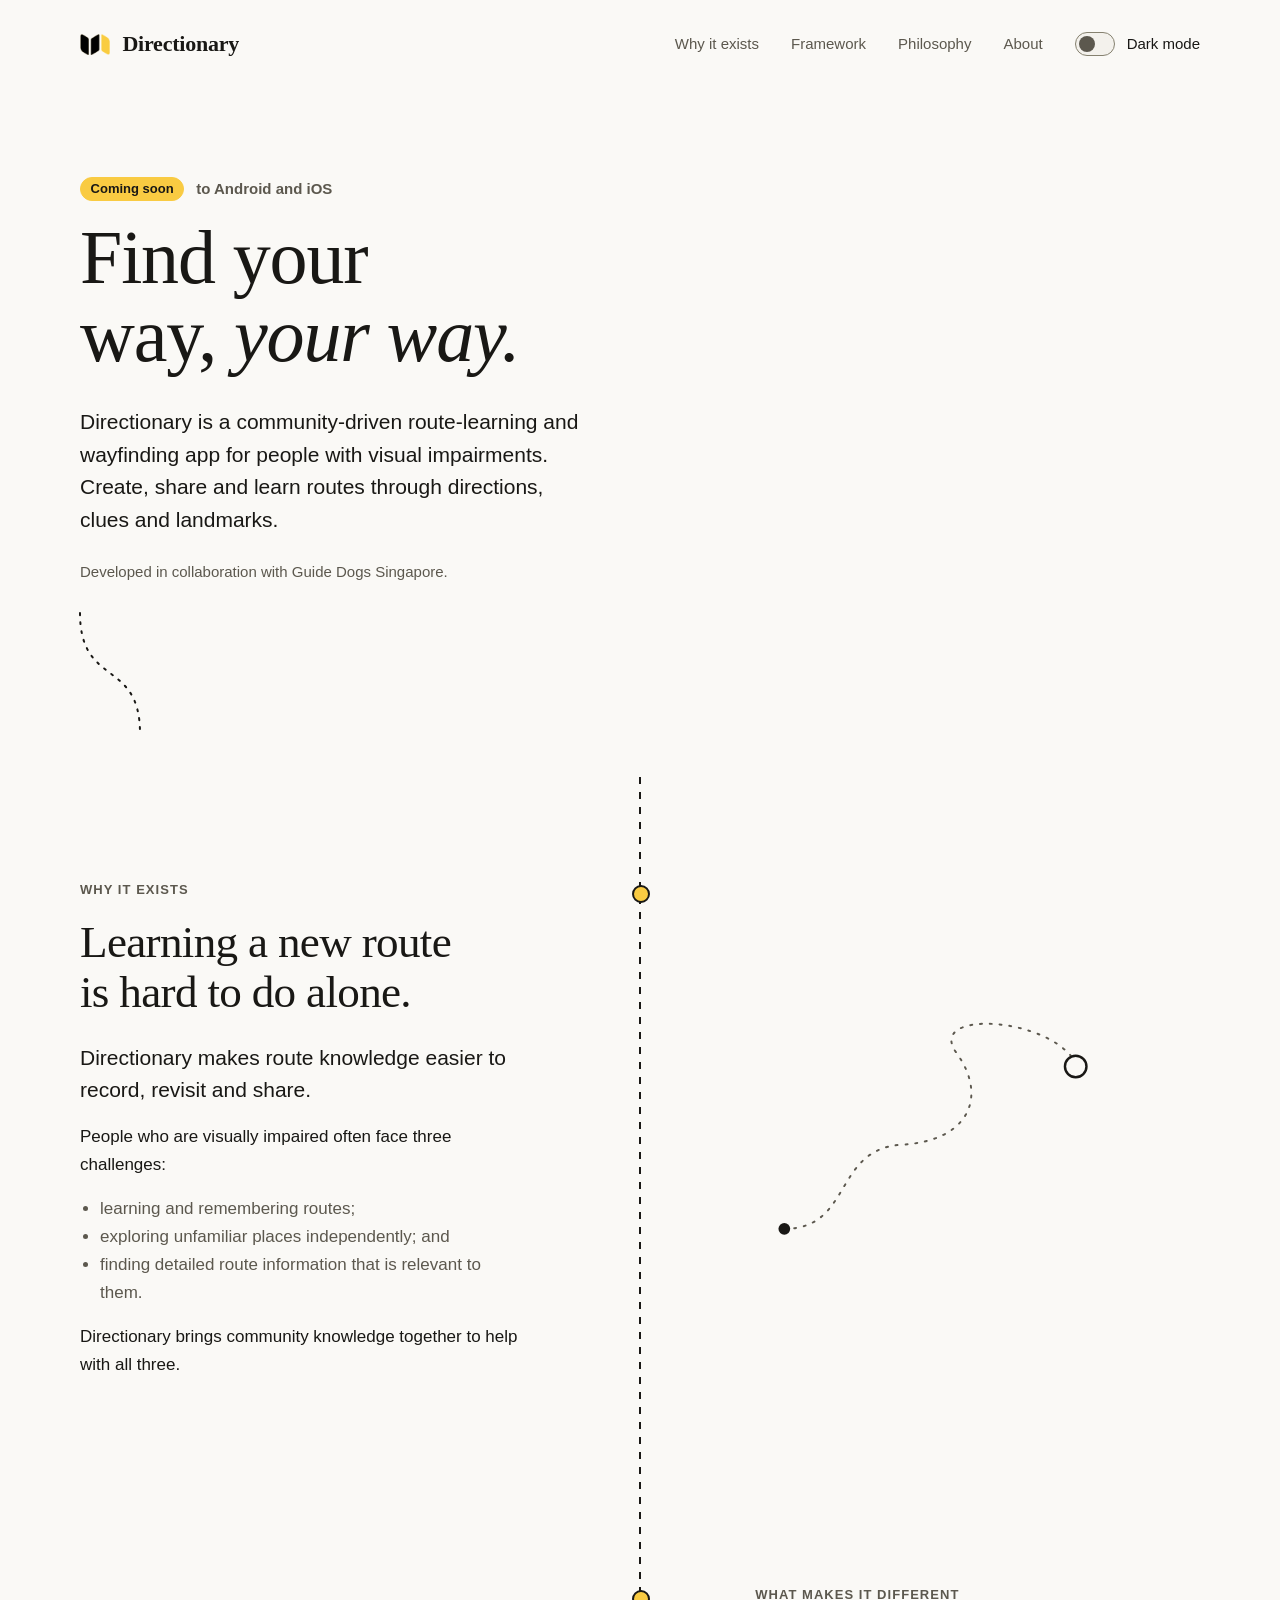
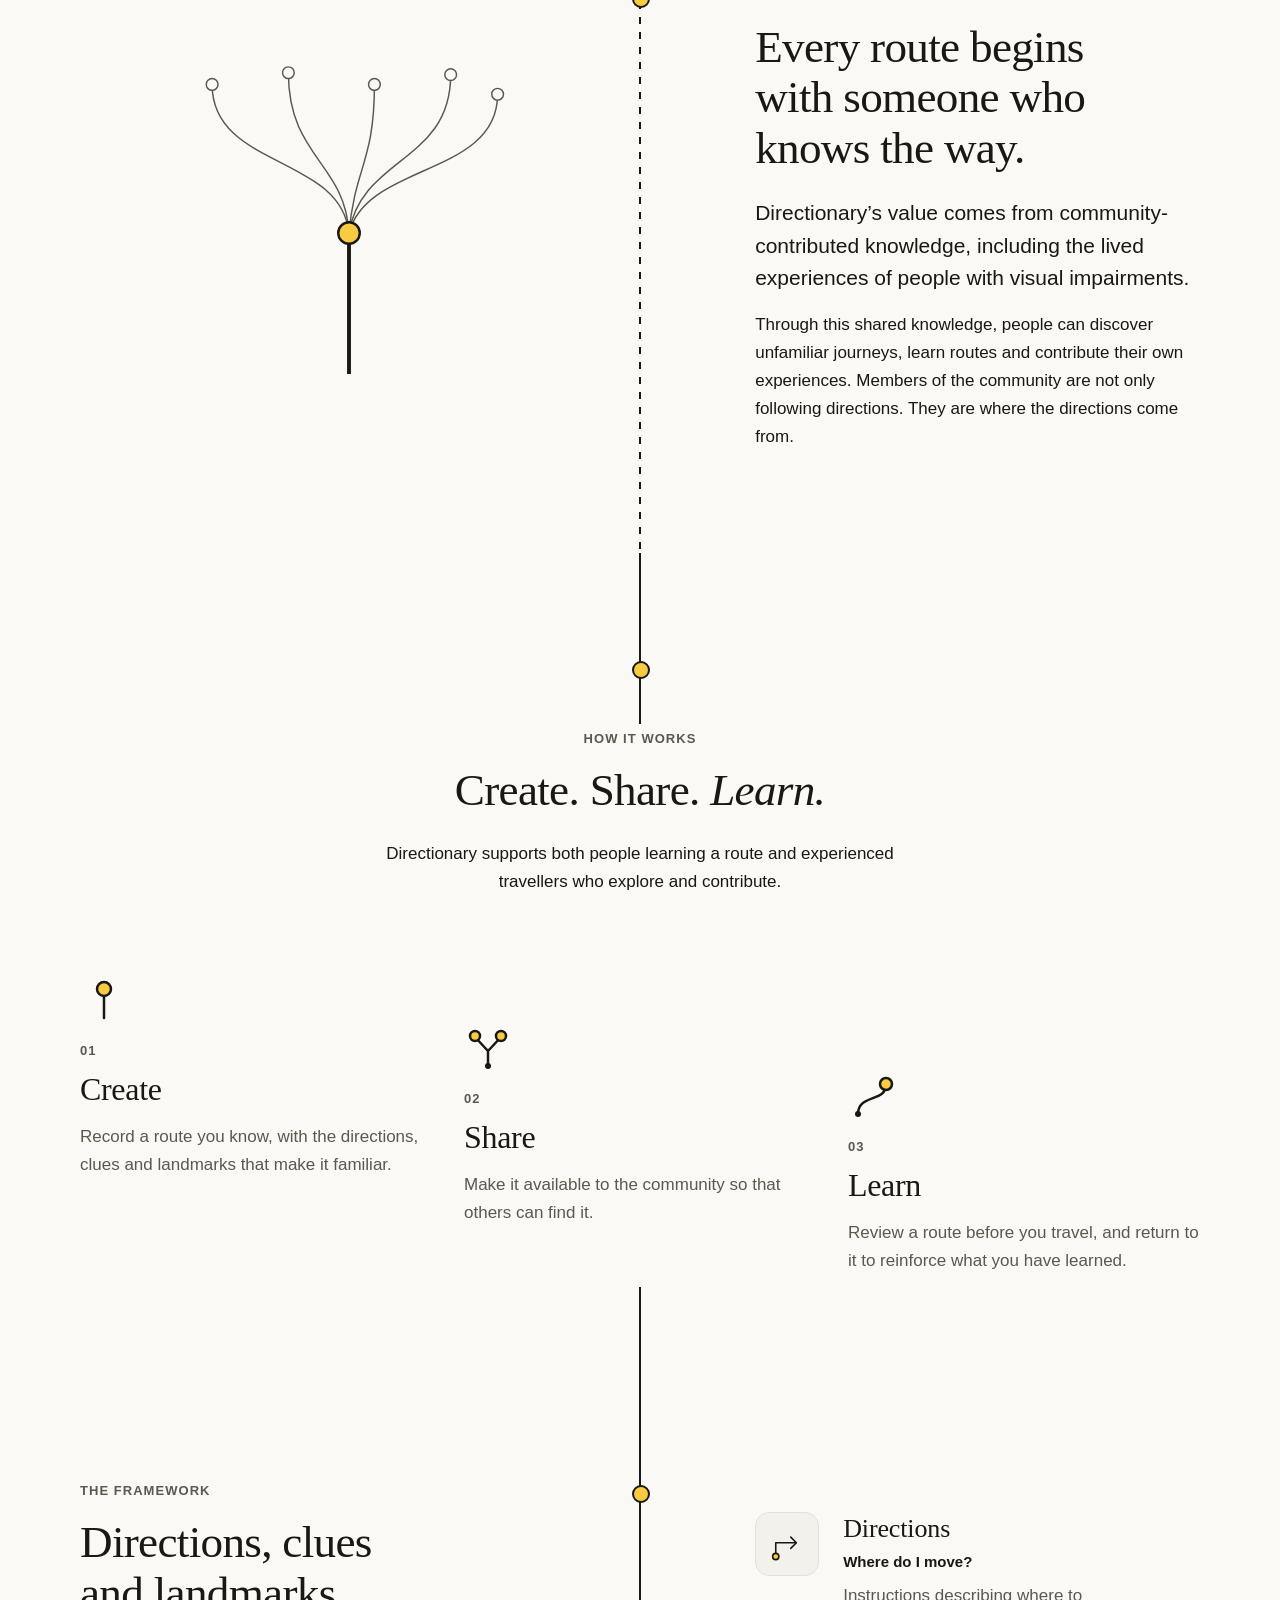
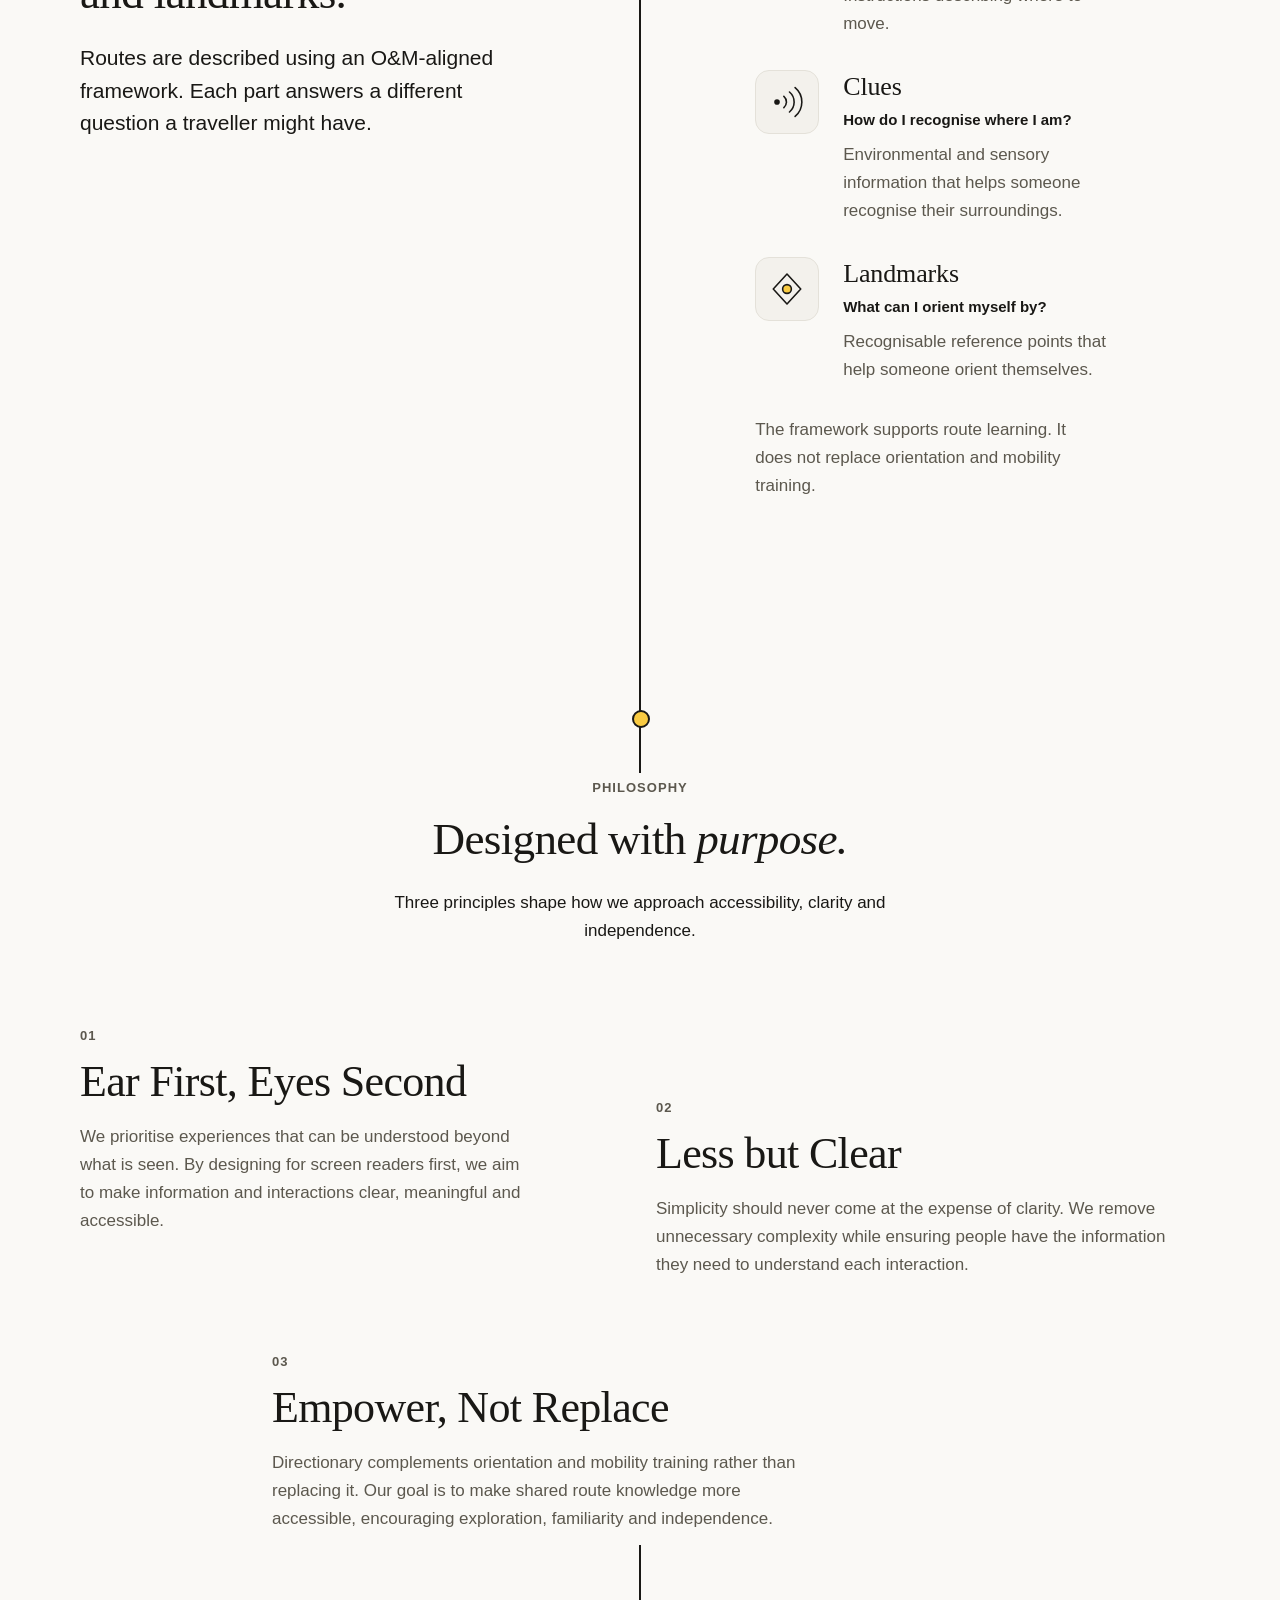
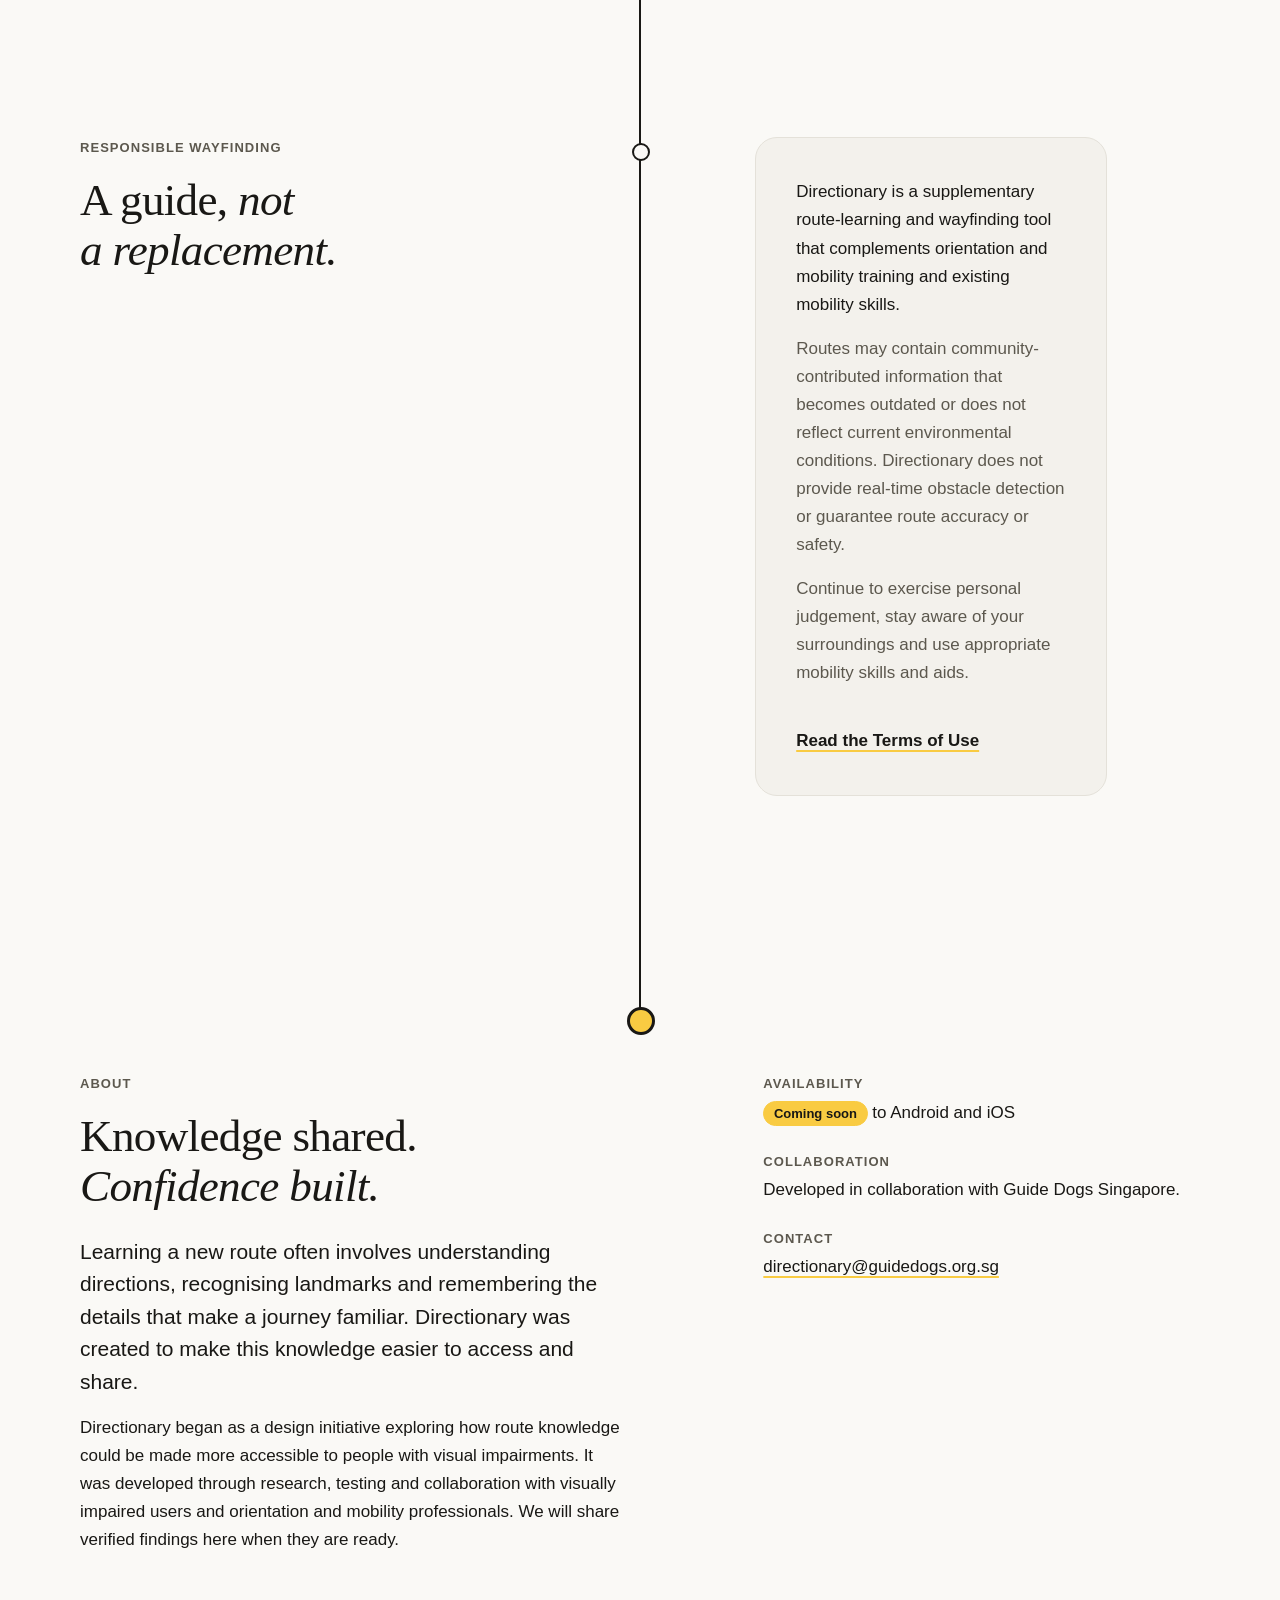
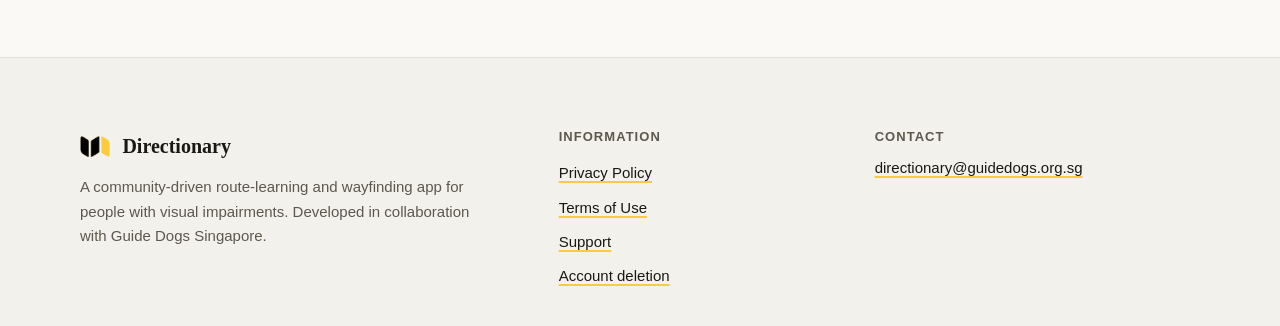
==== commit 9586c684: ":sparkles: feat(design): rebuild site as "The Route Line" Complete design reset: warm-paper editoria" ====
--- a/index.html
+++ b/index.html
@@ -4,11 +4,11 @@
   <meta charset="utf-8" />
   <meta name="viewport" content="width=device-width, initial-scale=1" />
   <title>Directionary — Find your way, your way</title>
-  <meta name="description" content="Directionary is a community-driven route-learning app for people with visual impairments. Create, share and learn routes through directions, clues and landmarks. Coming soon to Android and iOS." />
+  <meta name="description" content="Directionary is a community-driven route-learning and wayfinding app for people with visual impairments. Create, share and learn routes through directions, clues and landmarks. Coming soon to Android and iOS." />
   <link rel="canonical" href="https://directionary.app/" />
   <meta property="og:type" content="website" />
   <meta property="og:title" content="Directionary — Find your way, your way" />
-  <meta property="og:description" content="Directionary is a community-driven route-learning app for people with visual impairments. Create, share and learn routes through directions, clues and landmarks. Coming soon to Android and iOS." />
+  <meta property="og:description" content="Directionary is a community-driven route-learning and wayfinding app for people with visual impairments. Create, share and learn routes through directions, clues and landmarks. Coming soon to Android and iOS." />
   <meta property="og:url" content="https://directionary.app/" />
   <link rel="icon" type="image/png" href="/assets/favicon.png" />
   <link rel="apple-touch-icon" href="/assets/apple-touch-icon.png" />
@@ -19,299 +19,222 @@
   <a class="skip-link" href="#main">Skip to content</a>
 
   <header class="site-header">
-    <div class="wrap">
-      <nav class="nav" aria-label="Primary">
-        <a class="brand" href="/">
-          <img class="brand-mark" src="/assets/mark-small.png" alt="" width="80" height="55" />
-          <span>Directionary</span>
-        </a>
+    <div class="wrap bar">
+      <a class="brand" href="/">
+        <img class="brand-mark" src="/assets/mark-small.png" alt="" width="80" height="55" />
+        <span>Directionary</span>
+      </a>
+      <nav aria-label="Primary" class="site-nav">
         <ul class="nav-links">
-          <li><a href="#how-it-works">How it works</a></li>
+          <li><a href="#why">Why it exists</a></li>
           <li><a href="#framework">Framework</a></li>
           <li><a href="#philosophy">Philosophy</a></li>
           <li><a href="#about">About</a></li>
         </ul>
-        <fieldset class="theme-switch">
-          <legend class="visually-hidden">Colour theme</legend>
-          <label><input type="radio" name="theme" value="light" checked /><span>Light</span></label>
-          <label><input type="radio" name="theme" value="dark" /><span>Dark</span></label>
-        </fieldset>
       </nav>
+      <label class="switch">
+        <input type="checkbox" role="switch" id="theme-switch" />
+        <span class="track" aria-hidden="true"><span class="thumb"></span></span>
+        <span>Dark mode</span>
+      </label>
     </div>
   </header>
 
   <main id="main">
     <section class="hero" aria-labelledby="hero-title">
       <div class="wrap">
-        <div class="grid">
-          <div class="hero-copy">
-            <p class="eyebrow">
-              <img src="/assets/mark-small.png" alt="" width="80" height="55" />
-              Create, share and learn routes
-            </p>
-            <h1 id="hero-title">Find your way, your way.</h1>
-            <p class="lede">
-              Directionary is a community-driven route-learning app for people
-              with visual impairments. Create routes you know, share them, and
-              learn routes shared by others, through directions, clues and
-              landmarks.
-            </p>
-          </div>
-          <ol class="cs hero-side" aria-label="Create, share and learn">
-            <li><span class="n">01</span><span><strong>Create</strong><span class="d">Record a route you know.</span></span></li>
-            <li><span class="n">02</span><span><strong>Share</strong><span class="d">Make it available to others.</span></span></li>
-            <li><span class="n">03</span><span><strong>Learn</strong><span class="d">Build familiarity before you travel.</span></span></li>
-          </ol>
-        </div>
-        <dl class="meta">
-          <div><dt>Availability</dt><dd><span class="tag tag-accent">Coming soon</span> to Android and iOS</dd></div>
-          <div><dt>Collaboration</dt><dd>Developed in collaboration with Guide Dogs Singapore</dd></div>
-          <div><dt>Approach</dt><dd>Community-driven, O&amp;M-aligned route learning</dd></div>
-        </dl>
+        <p class="kicker"><span class="tag tag-accent">Coming soon</span> to Android and iOS</p>
+        <h1 id="hero-title">Find your way, <em>your way.</em></h1>
+        <p class="lede">
+          Directionary is a community-driven route-learning and wayfinding app
+          for people with visual impairments. Create, share and learn routes
+          through directions, clues and landmarks.
+        </p>
+        <p class="byline">Developed in collaboration with Guide Dogs Singapore.</p>
+        <svg class="hero-route" viewBox="0 0 100 100" preserveAspectRatio="none" aria-hidden="true" focusable="false">
+          <path d="M0 0 C0 62 50 38 50 100"/>
+        </svg>
       </div>
     </section>
 
-    <section class="section" id="how-it-works" aria-labelledby="how-title" style="margin-top: clamp(3rem, 6vw, 4.5rem)">
-      <div class="wrap">
-        <div class="grid">
-          <div class="s-label"><p class="label">How it works</p></div>
-          <div class="s-main">
-            <div class="s-head">
-              <h2 id="how-title">Every route begins with someone who knows the way.</h2>
+    <div class="wrap route">
+      <section class="stop dashed flip" id="why" aria-labelledby="why-title">
+        <span class="marker" aria-hidden="true"></span>
+        <div class="text">
+          <p class="kicker">Why it exists</p>
+          <h2 id="why-title">Learning a new route is hard to do alone.</h2>
+          <p class="lede">Directionary makes route knowledge easier to record, revisit and share.</p>
+          <p>People who are visually impaired often face three challenges:</p>
+          <ul class="muted" style="margin: 0 0 1rem; padding-left: 1.25rem; max-width: 34rem">
+            <li>learning and remembering routes;</li>
+            <li>exploring unfamiliar places independently; and</li>
+            <li>finding detailed route information that is relevant to them.</li>
+          </ul>
+          <p>Directionary brings community knowledge together to help with all three.</p>
+        </div>
+        <div class="art" aria-hidden="true"><svg class="g" viewBox="0 0 360 260" aria-hidden="true" focusable="false">
+  <path class="dash" d="M30 232 C100 232 80 150 150 146 S238 96 206 52 S300 14 328 62"/>
+  <circle class="f" cx="30" cy="232" r="6"/>
+  <circle class="paper" cx="328" cy="66" r="11"/>
+</svg></div>
+      </section>
+
+      <section class="stop dashed" id="community" aria-labelledby="community-title">
+        <span class="marker" aria-hidden="true"></span>
+        <div class="text">
+          <p class="kicker">What makes it different</p>
+          <h2 id="community-title">Every route begins with someone who knows the way.</h2>
+          <p class="lede">
+            Directionary’s value comes from community-contributed knowledge,
+            including the lived experiences of people with visual impairments.
+          </p>
+          <p>
+            Through this shared knowledge, people can discover unfamiliar
+            journeys, learn routes and contribute their own experiences. Members
+            of the community are not only following directions. They are where
+            the directions come from.
+          </p>
+        </div>
+        <div class="art" aria-hidden="true"><svg class="g" viewBox="0 0 360 320" aria-hidden="true" focusable="false">
+  <path class="thin" d="M40 24 C40 110 172 96 180 176"/>
+  <path class="thin" d="M118 12 C118 98 176 104 180 176"/>
+  <path class="thin" d="M206 24 C206 104 186 108 180 176"/>
+  <path class="thin" d="M284 14 C284 104 192 98 180 176"/>
+  <path class="thin" d="M332 34 C332 118 198 104 180 176"/>
+  <path class="bold" d="M180 176 V320"/>
+  <circle class="paper thin" cx="40" cy="24" r="6"/>
+  <circle class="paper thin" cx="118" cy="12" r="6"/>
+  <circle class="paper thin" cx="206" cy="24" r="6"/>
+  <circle class="paper thin" cx="284" cy="14" r="6"/>
+  <circle class="paper thin" cx="332" cy="34" r="6"/>
+  <circle class="a" cx="180" cy="176" r="11"/>
+</svg></div>
+      </section>
+
+      <section class="stop wide" id="how-it-works" aria-labelledby="how-title">
+        <span class="marker" aria-hidden="true"></span>
+        <div class="text stop-head">
+          <p class="kicker">How it works</p>
+          <h2 id="how-title">Create. Share. <em>Learn.</em></h2>
+          <p>Directionary supports both people learning a route and experienced travellers who explore and contribute.</p>
+        </div>
+        <div class="body">
+          <ol class="csl">
+            <li><svg class="g gl" viewBox="0 0 48 48" aria-hidden="true" focusable="false"><path d="M24 20 V42"/><circle class="a" cx="24" cy="13" r="7"/></svg><span class="step">01</span><h3>Create</h3><p>Record a route you know, with the directions, clues and landmarks that make it familiar.</p></li>
+            <li><svg class="g gl" viewBox="0 0 48 48" aria-hidden="true" focusable="false"><path d="M24 42 V27 M24 27 L11 13 M24 27 L37 13"/><circle class="a" cx="11" cy="12" r="5"/><circle class="a" cx="37" cy="12" r="5"/><circle class="f" cx="24" cy="42" r="3"/></svg><span class="step">02</span><h3>Share</h3><p>Make it available to the community so that others can find it.</p></li>
+            <li><svg class="g gl" viewBox="0 0 48 48" aria-hidden="true" focusable="false"><path d="M10 42 C10 22 38 30 38 13"/><circle class="f" cx="10" cy="42" r="3"/><circle class="a" cx="38" cy="12" r="6"/></svg><span class="step">03</span><h3>Learn</h3><p>Review a route before you travel, and return to it to reinforce what you have learned.</p></li>
+          </ol>
+        </div>
+      </section>
+
+      <section class="stop flip" id="framework" aria-labelledby="framework-title">
+        <span class="marker" aria-hidden="true"></span>
+        <div class="text">
+          <p class="kicker">The framework</p>
+          <h2 id="framework-title">Directions, clues and landmarks.</h2>
+          <p class="lede">Routes are described using an O&amp;M-aligned framework. Each part answers a different question a traveller might have.</p>
+        </div>
+        <div class="art">
+          <ul class="fw">
+            <li><span class="gl-wrap"><svg class="g" viewBox="0 0 64 64" aria-hidden="true" focusable="false"><path d="M14 52 V30 H46"/><path d="M38 21 L47 30 L38 39"/><circle class="a" cx="14" cy="52" r="5"/></svg></span><div><h3>Directions</h3><p class="q">Where do I move?</p><p>Instructions describing where to move.</p></div></li>
+            <li><span class="gl-wrap"><svg class="g" viewBox="0 0 64 64" aria-hidden="true" focusable="false"><circle class="f" cx="16" cy="32" r="4.5"/><path d="M27 23 A12 12 0 0 1 27 41"/><path d="M36 16 A21 21 0 0 1 36 48"/><path d="M45 9 A30 30 0 0 1 45 55"/></svg></span><div><h3>Clues</h3><p class="q">How do I recognise where I am?</p><p>Environmental and sensory information that helps someone recognise their surroundings.</p></div></li>
+            <li><span class="gl-wrap"><svg class="g" viewBox="0 0 64 64" aria-hidden="true" focusable="false"><path d="M32 8 L54 32 L32 56 L10 32 Z"/><circle class="a" cx="32" cy="32" r="7"/></svg></span><div><h3>Landmarks</h3><p class="q">What can I orient myself by?</p><p>Recognisable reference points that help someone orient themselves.</p></div></li>
+          </ul>
+          <p class="note">The framework supports route learning. It does not replace orientation and mobility training.</p>
+        </div>
+      </section>
+
+      <section class="stop wide" id="philosophy" aria-labelledby="philosophy-title">
+        <span class="marker" aria-hidden="true"></span>
+        <div class="text stop-head">
+          <p class="kicker">Philosophy</p>
+          <h2 id="philosophy-title">Designed with <em>purpose.</em></h2>
+          <p>Three principles shape how we approach accessibility, clarity and independence.</p>
+        </div>
+        <div class="body">
+          <ol class="principles">
+            <li><span class="n">01</span><h3>Ear First, Eyes Second</h3><p>We prioritise experiences that can be understood beyond what is seen. By designing for screen readers first, we aim to make information and interactions clear, meaningful and accessible.</p></li>
+            <li><span class="n">02</span><h3>Less but Clear</h3><p>Simplicity should never come at the expense of clarity. We remove unnecessary complexity while ensuring people have the information they need to understand each interaction.</p></li>
+            <li><span class="n">03</span><h3>Empower, Not Replace</h3><p>Directionary complements orientation and mobility training rather than replacing it. Our goal is to make shared route knowledge more accessible, encouraging exploration, familiarity and independence.</p></li>
+          </ol>
+        </div>
+      </section>
+
+      <section class="stop flip" id="safety" aria-labelledby="safety-title">
+        <span class="marker hollow" aria-hidden="true"></span>
+        <div class="text">
+          <p class="kicker">Responsible wayfinding</p>
+          <h2 id="safety-title">A guide, <em>not a replacement.</em></h2>
+        </div>
+        <div class="art">
+          <div class="panel">
+            <p>Directionary is a supplementary route-learning and wayfinding tool that complements orientation and mobility training and existing mobility skills.</p>
+            <p>
+              Routes may contain community-contributed information that becomes
+              outdated or does not reflect current environmental conditions.
+              Directionary does not provide real-time obstacle detection or
+              guarantee route accuracy or safety.
+            </p>
+            <p>Continue to exercise personal judgement, stay aware of your surroundings and use appropriate mobility skills and aids.</p>
+            <a class="more" href="/terms/">Read the Terms of Use</a>
+          </div>
+        </div>
+      </section>
+
+      <section class="stop wide end" id="about" aria-labelledby="about-title">
+        <span class="marker big" aria-hidden="true"></span>
+        <div class="body">
+          <div class="dest" style="padding-top: 4.5rem">
+            <div>
+              <p class="kicker">About</p>
+              <h2 id="about-title">Knowledge shared. <em>Confidence built.</em></h2>
               <p class="lede">
-                Directionary brings together route knowledge shared by its
-                community, including people with visual impairments, making
-                directions, clues and landmarks accessible to others.
+                Learning a new route often involves understanding directions,
+                recognising landmarks and remembering the details that make a
+                journey familiar. Directionary was created to make this
+                knowledge easier to access and share.
+              </p>
+              <p>
+                Directionary began as a design initiative exploring how route
+                knowledge could be made more accessible to people with visual
+                impairments. It was developed through research, testing and
+                collaboration with visually impaired users and orientation and
+                mobility professionals. We will share verified findings here
+                when they are ready.
               </p>
             </div>
-            <p>
-              Through this shared knowledge, people can discover unfamiliar
-              journeys, learn routes and contribute their own experiences.
-            </p>
-            <div class="audiences">
-              <div>
-                <h3>Learning a route</h3>
-                <p>Review a route’s directions, clues and landmarks before you travel, and return to them to reinforce what you have learned.</p>
-              </div>
-              <div>
-                <h3>Exploring and contributing</h3>
-                <p>Explore routes and add what you know. Your experience of a journey can help someone else become familiar with it.</p>
-              </div>
-            </div>
-            <p class="aside-line">Members of the community are not only following directions. They are where the directions come from.</p>
+            <dl class="facts">
+              <div><dt>Availability</dt><dd><span class="tag tag-accent">Coming soon</span> to Android and iOS</dd></div>
+              <div><dt>Collaboration</dt><dd>Developed in collaboration with Guide Dogs Singapore.</dd></div>
+              <div><dt>Contact</dt><dd><a href="mailto:directionary@guidedogs.org.sg">directionary@guidedogs.org.sg</a></dd></div>
+            </dl>
           </div>
         </div>
+      </section>
+    </div>
+  </main>
+
+  <footer class="site-footer">
+    <div class="wrap fgrid">
+      <div>
+        <p class="footer-brand">
+          <img class="brand-mark" src="/assets/mark-small.png" alt="" width="80" height="55" />
+          Directionary
+        </p>
+        <p class="muted">A community-driven route-learning and wayfinding app for people with visual impairments. Developed in collaboration with Guide Dogs Singapore.</p>
       </div>
-    </section>
-
-    <section class="section band" id="why" aria-labelledby="why-title">
-      <div class="wrap">
-        <div class="grid">
-          <div class="s-label"><p class="label">Why it exists</p></div>
-          <div class="s-main">
-            <div class="s-head">
-              <h2 id="why-title">Three challenges, one shared answer.</h2>
-            </div>
-            <ol class="rules">
-              <li>
-                <span class="n">01</span>
-                <div class="body">
-                  <h3>Learning and remembering routes</h3>
-                  <p>A route can involve many steps and details. Keeping them in one place makes them easier to learn and to revisit.</p>
-                </div>
-              </li>
-              <li>
-                <span class="n">02</span>
-                <div class="body">
-                  <h3>Exploring unfamiliar places independently</h3>
-                  <p>New places are harder to approach without familiarity. Routes shared by others help build it beforehand.</p>
-                </div>
-              </li>
-              <li>
-                <span class="n">03</span>
-                <div class="body">
-                  <h3>Finding route information that fits</h3>
-                  <p>Detailed route information described for people with visual impairments is not always available. Directionary brings community knowledge together to help.</p>
-                </div>
-              </li>
-            </ol>
-          </div>
-        </div>
-      </div>
-    </section>
-
-    <section class="section" id="framework" aria-labelledby="framework-title">
-      <div class="wrap">
-        <div class="grid">
-          <div class="s-label"><p class="label">The framework</p></div>
-          <div class="s-main">
-            <div class="s-head">
-              <h2 id="framework-title">Directions, clues and landmarks.</h2>
-              <p class="lede">Routes are described using an O&amp;M-aligned framework. Each part answers a different question a traveller might have.</p>
-            </div>
-          </div>
-        </div>
-        <div class="framework">
-          <div>
-            <span class="n">01</span>
-            <h3>Directions</h3>
-            <p class="q">Where do I move?</p>
-            <p>Instructions describing where to move.</p>
-          </div>
-          <div>
-            <span class="n">02</span>
-            <h3>Clues</h3>
-            <p class="q">How do I recognise where I am?</p>
-            <p>Environmental and sensory information that helps someone recognise their surroundings.</p>
-          </div>
-          <div>
-            <span class="n">03</span>
-            <h3>Landmarks</h3>
-            <p class="q">What can I orient myself by?</p>
-            <p>Recognisable reference points that help someone orient themselves.</p>
-          </div>
-        </div>
-        <p class="note-line">The framework supports route learning. It does not replace orientation and mobility training.</p>
-      </div>
-    </section>
-
-    <section class="section band" id="philosophy" aria-labelledby="philosophy-title">
-      <div class="wrap">
-        <div class="grid">
-          <div class="s-label"><p class="label">Philosophy</p></div>
-          <div class="s-main">
-            <div class="s-head">
-              <h2 id="philosophy-title">Designed with purpose.</h2>
-              <p class="lede">Three principles shape how we approach accessibility, clarity and independence.</p>
-            </div>
-            <ol class="rules two">
-              <li>
-                <span class="n">01</span>
-                <h3>Ear First, Eyes Second</h3>
-                <div class="body">
-                  <p>We prioritise experiences that can be understood beyond what is seen.</p>
-                  <p>By designing for screen readers first, we aim to make information and interactions clear, meaningful and accessible.</p>
-                </div>
-              </li>
-              <li>
-                <span class="n">02</span>
-                <h3>Less but Clear</h3>
-                <div class="body">
-                  <p>Simplicity should never come at the expense of clarity.</p>
-                  <p>We remove unnecessary complexity while ensuring people have the information they need to understand each interaction.</p>
-                </div>
-              </li>
-              <li>
-                <span class="n">03</span>
-                <h3>Empower, Not Replace</h3>
-                <div class="body">
-                  <p>Directionary complements orientation and mobility training rather than replacing it.</p>
-                  <p>Our goal is to make shared route knowledge more accessible, encouraging exploration, familiarity and independence.</p>
-                </div>
-              </li>
-            </ol>
-          </div>
-        </div>
-      </div>
-    </section>
-
-    <section class="section" id="research" aria-labelledby="research-title">
-      <div class="wrap">
-        <div class="grid">
-          <div class="s-label"><p class="label">Research</p></div>
-          <div class="s-main">
-            <h2 id="research-title" style="margin-bottom: 1.25rem">Shaped by research and collaboration.</h2>
-            <p>
-              Directionary was developed through research, testing and
-              collaboration with visually impaired users and orientation and
-              mobility professionals.
-            </p>
-            <p class="muted">We will share verified findings here when they are ready.</p>
-          </div>
-        </div>
-      </div>
-    </section>
-
-    <section class="section" id="about" aria-labelledby="about-title">
-      <div class="wrap">
-        <div class="grid">
-          <div class="s-label"><p class="label">About</p></div>
-          <div class="s-main">
-            <h2 id="about-title" style="margin-bottom: 1.5rem">Knowledge shared. Confidence built.</h2>
-            <p class="statement">
-              Learning a new route often involves understanding directions,
-              recognising landmarks and remembering the details that make a
-              journey familiar.
-            </p>
-            <p>Directionary was created to make this knowledge easier to access and share.</p>
-            <p>
-              By bringing community-contributed route information together, we
-              hope to support people with visual impairments as they explore and
-              familiarise themselves with new environments. We believe
-              technology should complement existing skills, not replace them.
-            </p>
-            <h3 class="subhead">A different approach to wayfinding</h3>
-            <p>
-              Directionary began as a design initiative exploring how route
-              knowledge could be made more accessible to people with visual
-              impairments. The project focuses on supporting route learning
-              through community-contributed directions, clues and landmarks.
-            </p>
-            <p>Directionary is developed in collaboration with Guide Dogs Singapore.</p>
-          </div>
-        </div>
-      </div>
-    </section>
-
-    <section class="section band" id="responsible-wayfinding" aria-labelledby="responsible-title">
-      <div class="wrap">
-        <div class="grid">
-          <div class="s-label"><p class="label">Responsible wayfinding</p></div>
-          <div class="s-main">
-            <div class="notice">
-              <h2 id="responsible-title">A guide, not a replacement.</h2>
-              <p>Directionary is a supplementary route-learning and wayfinding tool.</p>
-              <p>
-                Routes may contain community-contributed information that
-                becomes outdated or does not reflect current environmental
-                conditions. Directionary does not provide real-time obstacle
-                detection or guarantee route accuracy or safety.
-              </p>
-              <p>
-                Continue to exercise personal judgement, stay aware of your
-                surroundings and use appropriate mobility skills and aids.
-              </p>
-              <a class="link-arrow" href="/terms/">Read the Terms of Use</a>
-            </div>
-          </div>
-        </div>
-      </div>
-    </section>
-  </main>
-
-  <footer class="site-footer">
-    <div class="wrap">
-      <div class="grid">
-        <div class="f-about">
-          <p class="footer-brand">
-            <img class="brand-mark" src="/assets/mark-small.png" alt="" width="80" height="55" />
-            Directionary
-          </p>
-          <p class="muted">A community-driven route-learning app for people with visual impairments. Developed in collaboration with Guide Dogs Singapore.</p>
-        </div>
-        <nav class="f-links" aria-label="Legal and support">
-          <h2>Information</h2>
-          <ul class="footer-links">
-            <li><a href="/privacy/">Privacy Policy</a></li>
-            <li><a href="/terms/">Terms of Use</a></li>
-            <li><a href="/support/">Support</a></li>
-            <li><a href="/support/#account-deletion">Account deletion</a></li>
-          </ul>
-        </nav>
-        <div class="f-contact">
-          <h2>Contact</h2>
-          <p><a href="mailto:directionary@guidedogs.org.sg">directionary@guidedogs.org.sg</a></p>
-        </div>
+      <nav aria-label="Legal and support">
+        <h2>Information</h2>
+        <ul class="flinks">
+          <li><a href="/privacy/">Privacy Policy</a></li>
+          <li><a href="/terms/">Terms of Use</a></li>
+          <li><a href="/support/">Support</a></li>
+          <li><a href="/support/#account-deletion">Account deletion</a></li>
+        </ul>
+      </nav>
+      <div>
+        <h2>Contact</h2>
+        <p><a href="mailto:directionary@guidedogs.org.sg">directionary@guidedogs.org.sg</a></p>
       </div>
     </div>
   </footer>
--- a/styles.css
+++ b/styles.css
@@ -1,490 +1,371 @@
-/* Directionary — soft editorial minimalism.
-   Light by default; dark via [data-theme="dark"] (set by assets/theme.js).
-   Brand yellow is a fill or rule, never text on a light surface. */
+/* Directionary — "The Route Line".
+   A warm-paper editorial system. One continuous route runs down the page and each
+   section is a stop on it. Light by default; dark via [data-theme="dark"].
+   Yellow is a waypoint colour: markers, tags and underlines, never body text. */
 
 :root {
   color-scheme: light;
-  --bg: #faf9f6;
-  --bg-alt: #f1f1ef;
+  --paper: #faf9f6;
+  --paper-2: #f3f1ec;
   --surface: #ffffff;
-  --text: #191815;
+  --ink: #191815;
   --muted: #5c584e;
-  --border: #e2dfd7;
-  --border-strong: #cfcbc0;
-  --control: #8a8678;
+  --hair: #e4e1d9;
+  --control: #85816f;
+  --route: #191815;
   --accent: #f9cb42;
   --on-accent: #191815;
   --focus: #191815;
-  --shadow: 0 1px 2px rgb(25 24 21 / 0.06);
-
-  --font: "Public Sans", -apple-system, BlinkMacSystemFont, "Segoe UI",
-    Roboto, Helvetica, Arial, sans-serif;
-
-  --gutter: clamp(1.25rem, 4vw, 2.5rem);
-  --max: 68rem;
-  --col-gap: clamp(1.25rem, 3vw, 2rem);
-  --section: clamp(3.5rem, 7vw, 6rem);
-  --measure: 36rem;
-  --radius: 10px;
+
+  --serif: "Iowan Old Style", "Charter", "Palatino Linotype", Georgia, "Times New Roman", serif;
+  --sans: "Public Sans", -apple-system, BlinkMacSystemFont, "Segoe UI", Roboto, Helvetica, Arial, sans-serif;
+
+  /* spacing scale (4px base) */
+  --s-1: 0.25rem; --s-2: 0.5rem; --s-3: 0.75rem; --s-4: 1rem; --s-5: 1.5rem;
+  --s-6: 2rem; --s-7: 3rem; --s-8: 4.5rem; --s-9: 6.5rem;
+
+  --gutter: clamp(1.25rem, 5vw, 3rem);
+  --max: 70rem;
+  --measure: 34rem;
+  --r-sm: 8px; --r-md: 14px; --r-lg: 22px;
+  --stop-pad: clamp(3.5rem, 8vw, 6.5rem);
+  --spine-gap: clamp(3rem, 9vw, 8rem);
 }
 
 :root[data-theme="dark"] {
   color-scheme: dark;
-  --bg: #191815;
-  --bg-alt: #1f1d18;
+  --paper: #191815;
+  --paper-2: #1f1d18;
   --surface: #25231d;
-  --text: #fef7e3;
+  --ink: #fef7e3;
   --muted: #b5af9f;
-  --border: #322f27;
-  --border-strong: #433f35;
+  --hair: #34312a;
   --control: #8f8979;
+  --route: #b5af9f;
   --focus: #f9cb42;
-  --shadow: 0 1px 2px rgb(0 0 0 / 0.4);
-}
-
-* { box-sizing: border-box; }
-
-html {
-  -webkit-text-size-adjust: 100%;
-  text-size-adjust: 100%;
-}
-@media (prefers-reduced-motion: no-preference) {
-  html { scroll-behavior: smooth; }
-}
+}
+
+*, *::before, *::after { box-sizing: border-box; }
+
+html { -webkit-text-size-adjust: 100%; text-size-adjust: 100%; }
+@media (prefers-reduced-motion: no-preference) { html { scroll-behavior: smooth; } }
 
 body {
   margin: 0;
-  background: var(--bg);
-  color: var(--text);
-  font-family: var(--font);
+  background: var(--paper);
+  color: var(--ink);
+  font-family: var(--sans);
   font-size: clamp(1rem, 0.96rem + 0.18vw, 1.0625rem);
   line-height: 1.65;
   -webkit-font-smoothing: antialiased;
 }
 
-img { max-width: 100%; height: auto; }
+img, svg { max-width: 100%; }
 [id] { scroll-margin-top: 1.5rem; }
 
 a {
-  color: var(--text);
+  color: var(--ink);
   text-decoration-line: underline;
   text-decoration-color: var(--accent);
   text-decoration-thickness: 2px;
   text-underline-offset: 0.22em;
 }
-a:hover { text-decoration-color: var(--text); }
-
-:focus-visible {
-  outline: 2px solid var(--focus);
-  outline-offset: 3px;
-  border-radius: 4px;
-}
+a:hover { text-decoration-color: var(--ink); }
+
+:focus-visible { outline: 2px solid var(--focus); outline-offset: 3px; border-radius: 4px; }
 
 .visually-hidden {
-  position: absolute;
-  width: 1px;
-  height: 1px;
-  margin: -1px;
-  padding: 0;
-  overflow: hidden;
-  clip: rect(0 0 0 0);
-  white-space: nowrap;
-  border: 0;
+  position: absolute; width: 1px; height: 1px; margin: -1px; padding: 0;
+  overflow: hidden; clip: rect(0 0 0 0); white-space: nowrap; border: 0;
 }
 
 .skip-link {
-  position: absolute;
-  left: 1rem;
-  top: -4rem;
-  z-index: 10;
-  padding: 0.6rem 1rem;
-  background: var(--accent);
-  color: var(--on-accent);
-  font-weight: 600;
+  position: absolute; left: 1rem; top: -4rem; z-index: 20;
+  padding: 0.6rem 1rem; border-radius: var(--r-sm);
+  background: var(--accent); color: var(--on-accent); font-weight: 600; text-decoration: none;
+}
+.skip-link:focus { top: 1rem; }
+
+.wrap { width: 100%; max-width: calc(var(--max) + 2 * var(--gutter)); margin-inline: auto; padding-inline: var(--gutter); }
+
+/* ---------- Type ---------- */
+h1, h2, h3 { margin: 0; text-wrap: balance; }
+h1, h2 { font-family: var(--serif); font-weight: 500; letter-spacing: -0.015em; }
+h1 { font-size: clamp(2.5rem, 1.5rem + 4.2vw, 4.75rem); line-height: 1.03; }
+h1 em, h2 em { font-style: italic; }
+h2 { font-size: clamp(1.75rem, 1.3rem + 1.9vw, 2.875rem); line-height: 1.12; }
+h3 { font-size: 1.125rem; font-weight: 600; line-height: 1.3; letter-spacing: -0.005em; }
+
+p { margin: 0 0 var(--s-4); max-width: var(--measure); }
+p:last-child { margin-bottom: 0; }
+
+.lede { font-size: clamp(1.125rem, 1.02rem + 0.45vw, 1.3125rem); line-height: 1.55; }
+.muted { color: var(--muted); }
+.kicker {
+  margin: 0 0 var(--s-4);
+  color: var(--muted);
+  font-size: 0.8125rem; font-weight: 600; letter-spacing: 0.08em; text-transform: uppercase;
+}
+
+.tag {
+  display: inline-block; padding: 0.1rem 0.6rem;
+  border: 1px solid var(--control); border-radius: 999px;
+  background: var(--surface); color: var(--muted);
+  font-size: 0.8125rem; font-weight: 600; line-height: 1.5;
+}
+.tag-accent { background: var(--accent); border-color: var(--accent); color: var(--on-accent); }
+
+/* ---------- Header ---------- */
+.site-header { padding-block: var(--s-5) 0; }
+.bar { display: flex; flex-wrap: wrap; align-items: center; column-gap: var(--s-6); row-gap: var(--s-2); }
+
+.brand {
+  display: inline-flex; align-items: center; gap: var(--s-3);
+  margin-right: auto;
+  font-family: var(--serif); font-size: 1.375rem; font-weight: 600; letter-spacing: -0.01em;
   text-decoration: none;
-  border-radius: 8px;
-}
-.skip-link:focus { top: 1rem; }
-
-.wrap {
-  width: 100%;
-  max-width: calc(var(--max) + 2 * var(--gutter));
-  margin-inline: auto;
-  padding-inline: var(--gutter);
-}
-
-/* 12-column grid */
-.grid {
-  display: grid;
-  grid-template-columns: minmax(0, 1fr);
-  column-gap: var(--col-gap);
-  row-gap: 2rem;
-}
+}
+.brand-mark { display: block; width: 1.9rem; height: auto; }
+
+.site-nav { order: 3; width: 100%; }
+.nav-links {
+  display: flex; flex-wrap: wrap; gap: 0 var(--s-4);
+  margin: 0; padding: 0; list-style: none;
+}
+.nav-links a {
+  display: inline-block; padding-block: var(--s-2);
+  color: var(--muted); font-size: 0.875rem; font-weight: 500; text-decoration: none;
+}
+@media (min-width: 40rem) { .nav-links a { font-size: 0.9375rem; } .nav-links { column-gap: var(--s-5); } }
+.nav-links a:hover { color: var(--ink); text-decoration: underline; text-decoration-color: var(--accent); text-decoration-thickness: 2px; text-underline-offset: 0.3em; }
 @media (min-width: 56rem) {
-  .grid { grid-template-columns: repeat(12, minmax(0, 1fr)); }
-}
-
-/* ---------- Header ---------- */
-.site-header { border-bottom: 1px solid var(--border); }
-
-.nav {
-  display: flex;
-  flex-wrap: wrap;
-  align-items: center;
-  column-gap: 2rem;
-  row-gap: 0.25rem;
-  min-height: 4rem;
-  padding-block: 0.75rem;
-}
-
-.brand {
-  display: inline-flex;
-  align-items: center;
-  gap: 0.6rem;
-  margin-right: auto;
+  .site-nav { order: 0; width: auto; }
+  .nav-links { gap: 0 var(--s-6); }
+}
+
+/* Theme switch: native checkbox with role="switch" and a visible label */
+.switch {
+  position: relative; display: inline-flex; align-items: center; gap: var(--s-3);
+  min-height: 2rem; cursor: pointer;
+  font-size: 0.9375rem; font-weight: 500;
+}
+.switch input {
+  position: absolute; inset: 0; width: 100%; height: 100%; margin: 0; opacity: 0; cursor: pointer;
+}
+.switch .track {
+  position: relative; flex: none; width: 2.5rem; height: 1.5rem;
+  border: 1.5px solid var(--control); border-radius: 999px; background: var(--paper-2);
+}
+.switch .thumb {
+  position: absolute; top: 50%; left: 3px; width: 1rem; height: 1rem;
+  border-radius: 50%; background: var(--muted); transform: translateY(-50%);
+}
+@media (prefers-reduced-motion: no-preference) {
+  .switch .thumb { transition: left 0.15s ease; }
+}
+.switch input:checked + .track { background: var(--accent); border-color: var(--accent); }
+.switch input:checked + .track .thumb { left: calc(100% - 1rem - 3px); background: var(--on-accent); }
+.switch input:focus-visible + .track { outline: 2px solid var(--focus); outline-offset: 3px; }
+
+/* ---------- Hero ---------- */
+.hero { position: relative; padding-block: clamp(3.5rem, 9vw, 7rem) var(--s-9); }
+.hero .wrap { position: relative; }
+.hero .kicker { display: flex; align-items: center; gap: var(--s-3); text-transform: none; letter-spacing: 0; font-size: 0.9375rem; }
+.hero h1 { max-width: 12ch; margin-bottom: var(--s-6); }
+.hero .lede { max-width: 32rem; margin-bottom: var(--s-5); }
+.byline { color: var(--muted); font-size: 0.9375rem; }
+
+.hero-route { display: none; }
+@media (min-width: 56rem) {
+  .hero { padding-bottom: 11rem; }
+  .hero-route {
+    display: block; position: absolute; left: var(--gutter); right: var(--gutter); top: calc(100% + 1.75rem);
+    width: auto; height: 7.5rem; overflow: visible; pointer-events: none;
+  }
+  .hero-route path { fill: none; stroke: var(--route); stroke-width: 2; stroke-dasharray: 2 7; stroke-linecap: round; vector-effect: non-scaling-stroke; }
+}
+
+/* ---------- Route (spine + stops) ---------- */
+.route { position: relative; }
+
+.stop {
+  position: relative;
+  display: grid; grid-template-columns: minmax(0, 1fr);
+  row-gap: var(--s-6);
+  padding: var(--stop-pad) 0 var(--stop-pad) 2.75rem;
+}
+/* spine segment */
+.stop::before {
+  content: ""; position: absolute; top: 0; bottom: 0; left: 0.55rem; width: 2px;
+  background: var(--route);
+}
+.stop.dashed::before {
+  background: repeating-linear-gradient(to bottom, var(--route) 0 7px, transparent 7px 15px);
+}
+.marker {
+  position: absolute; top: calc(var(--stop-pad) + 0.35rem); left: 0.55rem;
+  width: 1.125rem; height: 1.125rem; transform: translateX(calc(-50% + 1px));
+  border: 2px solid var(--route); border-radius: 50%; background: var(--accent);
+}
+.marker.hollow { background: var(--paper); }
+.marker.big { width: 1.75rem; height: 1.75rem; border-width: 3px; }
+
+.text { min-width: 0; }
+.text > * + h3 { margin-top: var(--s-5); }
+.text h2 { margin-bottom: var(--s-5); }
+.art { min-width: 0; max-width: 22rem; }
+.art svg { display: block; width: 100%; height: auto; }
+
+@media (min-width: 56rem) {
+  .stop { padding-left: 0; column-gap: calc(var(--spine-gap) * 2); grid-template-columns: repeat(2, minmax(0, 1fr)); }
+  .stop::before { left: 50%; transform: translateX(-1px); }
+  .marker { left: 50%; }
+  .text { grid-column: 2; grid-row: 1; }
+  .art { grid-column: 1; grid-row: 1; justify-self: end; align-self: center; width: 100%; }
+  .stop.flip .text { grid-column: 1; }
+  .stop.flip .art { grid-column: 2; justify-self: start; }
+
+  /* wide stops: the route passes behind the content, so show stubs only */
+  .stop.wide { grid-template-columns: minmax(0, 1fr); }
+  .stop.wide .text, .stop.wide .body { grid-column: 1; }
+  .stop.wide::before { bottom: auto; height: calc(var(--stop-pad) + 4.25rem); }
+  .stop.wide::after {
+    content: ""; position: absolute; bottom: 0; left: 50%; width: 2px; height: calc(var(--stop-pad) - 0.75rem);
+    transform: translateX(-1px); background: var(--route);
+  }
+  .stop.end::after { display: none; }
+}
+.stop.end::before { bottom: auto; height: calc(var(--stop-pad) + 0.5rem); }
+@media (min-width: 56rem) { .stop.end::before { height: calc(var(--stop-pad) + 0.5rem); } }
+
+/* stop heading block (wide stops) */
+.stop-head { margin-bottom: var(--s-7); }
+@media (min-width: 56rem) { .stop.wide .stop-head { padding-top: 4.5rem; text-align: center; } .stop.wide .stop-head > * { margin-inline: auto; } }
+.stop-head h2 { max-width: 20ch; margin-bottom: var(--s-5); }
+.stop-head p { max-width: 36rem; }
+
+/* ---------- Art ---------- */
+.g { fill: none; stroke: var(--ink); stroke-width: 2.5; stroke-linecap: round; stroke-linejoin: round; }
+.g .a { fill: var(--accent); }
+.g .f { fill: var(--ink); stroke: none; }
+.g .paper { fill: var(--paper); }
+.g .thin { stroke: var(--muted); stroke-width: 1.5; }
+.g .dash { stroke: var(--muted); stroke-width: 2; stroke-dasharray: 2 8; }
+.g .bold { stroke-width: 4; }
+
+/* ---------- Create / Share / Learn ---------- */
+.csl { display: grid; gap: var(--s-7) var(--s-6); margin: 0; padding: 0; list-style: none; }
+@media (min-width: 48rem) {
+  .csl { grid-template-columns: repeat(3, minmax(0, 1fr)); }
+  .csl li:nth-child(2) { margin-top: var(--s-7); }
+  .csl li:nth-child(3) { margin-top: calc(var(--s-7) * 2); }
+}
+.csl .gl { display: block; width: 3rem; height: 3rem; margin-bottom: var(--s-4); }
+.csl h3 { font-family: var(--serif); font-size: clamp(1.5rem, 1.25rem + 1vw, 2rem); font-weight: 500; letter-spacing: -0.01em; margin-bottom: var(--s-3); }
+.csl .step { display: block; margin-bottom: var(--s-2); color: var(--muted); font-size: 0.8125rem; font-weight: 600; letter-spacing: 0.08em; }
+.csl p { color: var(--muted); }
+
+/* ---------- Framework list ---------- */
+.fw { margin: var(--s-6) 0 0; padding: 0; list-style: none; display: grid; gap: var(--s-6); }
+.fw li { display: grid; grid-template-columns: 4rem minmax(0, 1fr); gap: var(--s-5); align-items: start; }
+.fw .gl-wrap {
+  display: grid; place-items: center; width: 4rem; height: 4rem;
+  border-radius: var(--r-md); background: var(--paper-2); border: 1px solid var(--hair);
+}
+.fw svg { width: 2.5rem; height: 2.5rem; }
+.fw h3 { font-family: var(--serif); font-size: 1.625rem; font-weight: 500; margin-bottom: var(--s-1); }
+.fw .q { margin-bottom: var(--s-2); font-weight: 600; font-size: 0.9375rem; }
+.fw p { color: var(--muted); }
+.fw .q { color: var(--ink); }
+.note { margin-top: var(--s-6); color: var(--muted); }
+
+/* ---------- Philosophy: staggered statements ---------- */
+.principles { display: grid; gap: var(--s-8) var(--s-6); margin: 0; padding: 0; list-style: none; }
+.principles li { max-width: 34rem; }
+.principles .n { display: block; margin-bottom: var(--s-3); color: var(--muted); font-size: 0.8125rem; font-weight: 600; letter-spacing: 0.08em; }
+.principles h3 {
+  font-family: var(--serif); font-weight: 500; letter-spacing: -0.015em;
+  font-size: clamp(1.75rem, 1.3rem + 1.9vw, 2.75rem); line-height: 1.1; margin-bottom: var(--s-4);
+}
+.principles p { color: var(--muted); }
+@media (min-width: 56rem) {
+  .principles { grid-template-columns: repeat(12, minmax(0, 1fr)); }
+  .principles li:nth-child(1) { grid-column: 1 / span 5; }
+  .principles li:nth-child(2) { grid-column: 7 / span 6; margin-top: var(--s-8); }
+  .principles li:nth-child(3) { grid-column: 3 / span 6; }
+}
+
+/* ---------- Safety panel ---------- */
+.panel {
+  padding: clamp(1.5rem, 4vw, 2.5rem);
+  border-radius: var(--r-lg); background: var(--paper-2); border: 1px solid var(--hair);
+}
+.panel p { color: var(--muted); }
+.panel p:first-of-type { color: var(--ink); font-weight: 500; }
+.panel .more { display: inline-block; margin-top: var(--s-5); font-weight: 600; }
+.stop .panel-h { margin-bottom: var(--s-4); }
+
+/* ---------- Destination ---------- */
+.dest { display: grid; gap: var(--s-6); }
+@media (min-width: 56rem) { .dest { grid-template-columns: minmax(0, 7fr) minmax(0, 5fr); gap: var(--s-8); align-items: start; } }
+.dest h2 { margin-bottom: var(--s-5); }
+.facts { margin: 0; display: grid; gap: var(--s-5); }
+.facts dt { margin-bottom: var(--s-1); color: var(--muted); font-size: 0.8125rem; font-weight: 600; letter-spacing: 0.08em; text-transform: uppercase; }
+.facts dd { margin: 0; }
+
+/* ---------- Footer ---------- */
+.site-footer { padding-block: var(--s-8) var(--s-6); background: var(--paper-2); border-top: 1px solid var(--hair); font-size: 0.9375rem; }
+.fgrid { display: grid; gap: var(--s-6); }
+@media (min-width: 56rem) { .fgrid { grid-template-columns: minmax(0, 5fr) minmax(0, 3fr) minmax(0, 4fr); gap: var(--s-8); } }
+.footer-brand { display: flex; align-items: center; gap: var(--s-3); margin-bottom: var(--s-3); font-family: var(--serif); font-size: 1.25rem; font-weight: 600; }
+.site-footer h2 { margin-bottom: var(--s-3); font-family: var(--sans); font-size: 0.8125rem; font-weight: 600; letter-spacing: 0.08em; text-transform: uppercase; color: var(--muted); }
+.flinks { margin: 0; padding: 0; list-style: none; }
+.flinks a { display: inline-block; padding-block: 0.3rem; }
+
+/* ---------- Document pages ---------- */
+.doc-hero { padding-block: clamp(3rem, 7vw, 5.5rem) var(--s-7); }
+.doc-hero .kicker { display: flex; align-items: center; gap: var(--s-3); }
+.doc-hero h1 { font-size: clamp(2.25rem, 1.5rem + 3.2vw, 3.75rem); margin-bottom: var(--s-5); }
+.doc-hero .lede { color: var(--muted); max-width: 34rem; }
+
+.doc-grid { display: grid; gap: var(--s-7); padding-bottom: var(--s-9); }
+@media (min-width: 56rem) { .doc-grid { grid-template-columns: 13rem minmax(0, 40rem); gap: var(--s-8); } }
+
+.toc h2 { margin-bottom: var(--s-3); font-family: var(--sans); font-size: 0.8125rem; font-weight: 600; letter-spacing: 0.08em; text-transform: uppercase; color: var(--muted); }
+.toc ol { margin: 0; padding: 0; list-style: none; }
+.toc a { display: block; padding: 0.3rem 0; color: var(--muted); font-size: 0.9375rem; text-decoration: none; }
+.toc a:hover { color: var(--ink); text-decoration: underline; text-decoration-color: var(--accent); text-decoration-thickness: 2px; }
+@media (min-width: 56rem) { .toc nav { position: sticky; top: 1.5rem; } }
+
+.notice {
+  margin-bottom: var(--s-7); padding: var(--s-5);
+  border-radius: var(--r-md); background: var(--paper-2); border: 1px solid var(--hair);
   font-size: 0.9375rem;
-  font-weight: 700;
-  letter-spacing: 0.1em;
-  text-transform: uppercase;
-  text-decoration: none;
-}
-.brand-mark { display: block; width: 1.9rem; height: auto; }
-
-.nav-links {
-  display: flex;
-  flex-wrap: wrap;
-  gap: 0 1rem;
-  margin: 0;
-  padding: 0;
-  list-style: none;
-  order: 3;
-  width: 100%;
-}
-@media (min-width: 56rem) {
-  .nav-links { order: 0; width: auto; }
-}
-.nav-links a {
-  display: inline-block;
-  padding-block: 0.5rem;
-  color: var(--muted);
-  font-size: 0.875rem;
-  font-weight: 500;
-  text-decoration: none;
-}
-@media (min-width: 40rem) {
-  .nav-links { column-gap: 1.5rem; }
-  .nav-links a { font-size: 0.9375rem; }
-}
-.nav-links a:hover { color: var(--text); }
-.nav-links a[aria-current="page"] { color: var(--text); }
-
-/* Segmented theme control (native radios, shadcn-style toggle group) */
-.theme-switch {
-  display: inline-flex;
-  gap: 2px;
-  margin: 0;
-  padding: 2px;
-  border: 1px solid var(--border-strong);
-  border-radius: 8px;
-  background: var(--bg-alt);
-}
-.theme-switch label { position: relative; display: block; }
-.theme-switch input {
-  position: absolute;
-  inset: 0;
-  width: 100%;
-  height: 100%;
-  margin: 0;
-  opacity: 0;
-  cursor: pointer;
-}
-.theme-switch span {
-  display: block;
-  padding: 0.25rem 0.75rem;
-  border: 1px solid transparent;
-  border-radius: 6px;
-  color: var(--muted);
-  font-size: 0.875rem;
-  font-weight: 500;
-  line-height: 1.5rem;
-}
-.theme-switch input:checked + span {
-  background: var(--surface);
-  border-color: var(--border-strong);
-  box-shadow: var(--shadow);
-  color: var(--text);
-  font-weight: 600;
-}
-.theme-switch input:not(:checked):hover + span { color: var(--text); }
-.theme-switch input:focus-visible + span {
-  outline: 2px solid var(--focus);
-  outline-offset: 2px;
-}
-
-/* ---------- Typography ---------- */
-h1, h2, h3 {
-  margin: 0;
-  font-weight: 700;
-  line-height: 1.12;
-  letter-spacing: -0.025em;
-  text-wrap: balance;
-}
-h1 { font-size: clamp(2.25rem, 1.5rem + 3.4vw, 3.875rem); letter-spacing: -0.035em; line-height: 1.04; }
-h2 { font-size: clamp(1.625rem, 1.25rem + 1.8vw, 2.5rem); }
-h3 { font-size: clamp(1.125rem, 1.02rem + 0.5vw, 1.375rem); line-height: 1.25; letter-spacing: -0.015em; }
-
-p { margin: 0 0 1rem; max-width: var(--measure); }
-p:last-child { margin-bottom: 0; }
-
-.eyebrow, .label {
-  margin: 0;
-  color: var(--muted);
-  font-size: 0.875rem;
-  font-weight: 600;
-  letter-spacing: 0.01em;
-}
-.lede {
-  font-size: clamp(1.0625rem, 1rem + 0.35vw, 1.25rem);
-  line-height: 1.55;
-  color: var(--text);
-}
-.muted { color: var(--muted); }
-
-.tag {
-  display: inline-block;
-  padding: 0.05rem 0.5rem;
-  border: 1px solid var(--border-strong);
-  border-radius: 6px;
-  background: var(--surface);
-  color: var(--muted);
-  font-size: 0.8125rem;
-  font-weight: 600;
-  line-height: 1.5;
-}
-.tag-accent { background: var(--accent); border-color: var(--accent); color: var(--on-accent); }
-
-/* ---------- Sections ---------- */
-.section {
-  padding-block: var(--section);
-  border-top: 1px solid var(--border);
-}
-.band { background: var(--bg-alt); }
-
-.s-label { grid-column: 1 / -1; }
-.s-main { grid-column: 1 / -1; }
-@media (min-width: 56rem) {
-  .s-label { grid-column: 1 / span 3; }
-  .s-main { grid-column: 4 / span 9; }
-  .s-main.wide { grid-column: 4 / span 9; }
-}
-.s-label .label { position: sticky; top: 1.5rem; }
-
-.s-head h2 { max-width: 20ch; margin-bottom: 1.25rem; }
-.s-head { margin-bottom: clamp(2rem, 4vw, 3rem); }
-
-/* ---------- Hero ---------- */
-.hero { padding-block: clamp(3rem, 7vw, 5.5rem) 0; }
-.hero-copy { grid-column: 1 / -1; }
-.hero-side { grid-column: 1 / -1; }
-@media (min-width: 56rem) {
-  .hero-copy { grid-column: 1 / span 7; }
-  .hero-side { grid-column: 9 / span 4; align-self: end; }
-}
-.hero .eyebrow { display: flex; align-items: center; gap: 0.75rem; margin-bottom: 1.75rem; }
-.hero .eyebrow img { width: 2.25rem; }
-.hero h1 { margin-bottom: 1.5rem; max-width: 14ch; }
-.hero .lede { max-width: 32rem; }
-
-.cs {
-  margin: 0;
-  padding: 0;
-  list-style: none;
-  border-top: 1px solid var(--border-strong);
-}
-.cs li {
-  display: grid;
-  grid-template-columns: 2.25rem 1fr;
-  column-gap: 0.5rem;
-  padding-block: 0.9rem;
-  border-bottom: 1px solid var(--border);
-}
-.cs .n { color: var(--muted); font-size: 0.875rem; font-weight: 600; padding-top: 0.2rem; font-variant-numeric: tabular-nums; }
-.cs strong { display: block; font-size: 1.25rem; font-weight: 700; letter-spacing: -0.015em; line-height: 1.3; }
-.cs span.d { color: var(--muted); font-size: 0.9375rem; }
-
-.meta {
-  display: grid;
-  margin: clamp(3rem, 6vw, 4.5rem) 0 0;
-  border-top: 1px solid var(--border-strong);
-}
-@media (min-width: 48rem) { .meta { grid-template-columns: repeat(3, 1fr); } }
-.meta > div { padding: 1.1rem 0 1.5rem; }
-@media (min-width: 48rem) {
-  .meta > div { padding-right: var(--col-gap); }
-  .meta > div + div { padding-left: var(--col-gap); border-left: 1px solid var(--border); }
-}
-.meta dt { margin-bottom: 0.35rem; color: var(--muted); font-size: 0.875rem; font-weight: 600; }
-.meta dd { margin: 0; max-width: 22rem; font-size: 1rem; }
-
-/* ---------- Community: audiences ---------- */
-.audiences {
-  display: grid;
-  gap: 0;
-  margin-top: clamp(2rem, 4vw, 3rem);
-  border-top: 1px solid var(--border-strong);
-}
-@media (min-width: 48rem) { .audiences { grid-template-columns: 1fr 1fr; } }
-.audiences > div { padding: 1.5rem 0 0; }
-@media (min-width: 48rem) {
-  .audiences > div:first-child { padding-right: var(--col-gap); }
-  .audiences > div + div { padding-left: var(--col-gap); border-left: 1px solid var(--border); }
-}
-.audiences h3 { margin-bottom: 0.6rem; }
-.audiences p { color: var(--muted); }
-.aside-line { margin-top: 2rem; font-weight: 600; max-width: 30rem; }
-
-/* ---------- Ruled list (challenges, principles) ---------- */
-.rules { margin: 0; padding: 0; list-style: none; border-top: 1px solid var(--border-strong); }
-.rules > li {
-  display: grid;
-  gap: 0.5rem 1.5rem;
-  padding-block: 1.5rem;
-  border-bottom: 1px solid var(--border);
-}
-@media (min-width: 40rem) {
-  .rules > li { grid-template-columns: 2.5rem minmax(0, 1fr); }
-}
-@media (min-width: 64rem) {
-  .rules.two > li { grid-template-columns: 2.5rem minmax(0, 5fr) minmax(0, 6fr); }
-}
-.rules .n { color: var(--muted); font-size: 0.875rem; font-weight: 600; padding-top: 0.25rem; font-variant-numeric: tabular-nums; }
-.rules p { color: var(--muted); }
-.rules .body > p:first-child { color: var(--text); }
-
-/* ---------- Framework: three-column table ---------- */
-.framework {
-  display: grid;
-  margin-top: 0;
-  border-top: 1px solid var(--border-strong);
-  border-bottom: 1px solid var(--border);
-}
-@media (min-width: 48rem) { .framework { grid-template-columns: repeat(3, 1fr); } }
-.framework > div { padding: 1.5rem 0 2rem; border-bottom: 1px solid var(--border); }
-.framework > div:last-child { border-bottom: 0; }
-@media (min-width: 48rem) {
-  .framework > div { padding: 1.75rem var(--col-gap) 2.5rem 0; border-bottom: 0; }
-  .framework > div + div { padding-left: var(--col-gap); border-left: 1px solid var(--border); }
-}
-.framework .n { display: block; margin-bottom: 2.5rem; color: var(--muted); font-size: 0.875rem; font-weight: 600; }
-.framework h3 { font-size: clamp(1.5rem, 1.2rem + 1.2vw, 2rem); margin-bottom: 0.75rem; }
-.framework .q { margin-bottom: 0.75rem; font-weight: 600; }
-.framework p:last-child { color: var(--muted); }
-
-.note-line { margin-top: 1.75rem; color: var(--muted); max-width: 36rem; }
-
-/* ---------- Quiet statement ---------- */
-.statement {
-  margin-bottom: 1.5rem;
-  max-width: 32rem;
-  font-size: clamp(1.25rem, 1.05rem + 0.9vw, 1.625rem);
-  font-weight: 600;
-  line-height: 1.35;
-  letter-spacing: -0.015em;
-}
-.subhead { margin: 2.5rem 0 0.75rem; }
-
-/* ---------- Notice (restrained) ---------- */
-.notice {
-  padding: 1.5rem clamp(1.25rem, 3vw, 2rem);
-  border: 1px solid var(--border-strong);
-  border-left: 3px solid var(--accent);
-  border-radius: var(--radius);
-  background: var(--surface);
-}
-.notice .label { margin-bottom: 0.5rem; }
-.notice h2 { margin-bottom: 1rem; font-size: clamp(1.375rem, 1.15rem + 1vw, 1.875rem); }
-.notice p { color: var(--muted); }
-.notice p:first-of-type { color: var(--text); }
-
-.link-arrow {
-  display: inline-block;
-  margin-top: 1.25rem;
-  font-weight: 600;
-}
-
-/* ---------- Footer ---------- */
-.site-footer {
-  padding-block: clamp(3rem, 6vw, 4.5rem) 2.5rem;
-  border-top: 1px solid var(--border);
-  font-size: 0.9375rem;
-}
-.footer-brand {
-  display: flex; align-items: center; gap: 0.6rem;
-  margin-bottom: 1rem;
-  font-size: 0.9375rem; font-weight: 700; letter-spacing: 0.1em; text-transform: uppercase;
-}
-.site-footer .f-about { grid-column: 1 / -1; }
-.site-footer .f-links, .site-footer .f-contact { grid-column: 1 / -1; }
-@media (min-width: 56rem) {
-  .site-footer .f-about { grid-column: 1 / span 5; }
-  .site-footer .f-links { grid-column: 7 / span 3; }
-  .site-footer .f-contact { grid-column: 10 / span 3; }
-}
-.site-footer h2 { margin-bottom: 0.75rem; color: var(--muted); font-size: 0.875rem; font-weight: 600; letter-spacing: 0.01em; }
-.site-footer .muted { max-width: 26rem; }
-.footer-links { margin: 0; padding: 0; list-style: none; }
-.footer-links a { display: inline-block; padding-block: 0.3rem; }
-
-/* ---------- Document pages ---------- */
-.doc { padding-block: clamp(2.5rem, 6vw, 4.5rem) var(--section); }
-.doc-head { margin-bottom: clamp(2rem, 5vw, 3.5rem); }
-.doc-head .eyebrow { display: flex; align-items: center; gap: 0.6rem; margin-bottom: 1.25rem; }
-.doc-head h1 { font-size: clamp(2rem, 1.4rem + 2.6vw, 3rem); max-width: 18ch; margin-bottom: 1rem; }
-.doc-head .lede { max-width: 34rem; color: var(--muted); }
-
-.toc { grid-column: 1 / -1; }
-.prose-col { grid-column: 1 / -1; }
-@media (min-width: 56rem) {
-  .toc { grid-column: 1 / span 3; }
-  .prose-col { grid-column: 4 / span 7; }
-}
-.toc h2 { margin-bottom: 0.75rem; color: var(--muted); font-size: 0.875rem; font-weight: 600; letter-spacing: 0.01em; }
-.toc ol { margin: 0; padding: 0; list-style: none; border-left: 1px solid var(--border-strong); }
-.toc a { display: block; padding: 0.3rem 0 0.3rem 0.9rem; color: var(--muted); font-size: 0.9375rem; text-decoration: none; }
-.toc a:hover { color: var(--text); }
-@media (min-width: 56rem) { .toc nav { position: sticky; top: 1.5rem; } }
-
-.prose { max-width: 40rem; }
-.prose section { padding-block: 1.75rem; border-top: 1px solid var(--border); }
-.prose section:first-of-type { border-top: 0; padding-top: 0; }
-.prose h2 { margin-bottom: 0.75rem; font-size: clamp(1.25rem, 1.1rem + 0.6vw, 1.5rem); letter-spacing: -0.02em; }
-.prose ul { margin: 0 0 1rem; padding-left: 1.25rem; max-width: var(--measure); }
-.prose li { margin-bottom: 0.3rem; }
+}
+.notice .tag { margin-bottom: var(--s-3); }
+.notice p { max-width: none; }
+
+/* sections along a small route */
+.doc-body { position: relative; padding-left: 2.25rem; }
+.doc-body::before {
+  content: ""; position: absolute; top: 0.6rem; bottom: 0; left: 0.4rem; width: 2px;
+  background: repeating-linear-gradient(to bottom, var(--route) 0 6px, transparent 6px 13px);
+}
+.doc-body section { position: relative; padding-bottom: var(--s-7); }
+.doc-body section::before {
+  content: ""; position: absolute; top: 0.55rem; left: calc(-2.25rem + 0.4rem + 1px);
+  width: 0.875rem; height: 0.875rem; transform: translateX(-50%);
+  border: 2px solid var(--route); border-radius: 50%; background: var(--accent);
+}
+.doc-body h2 { margin-bottom: var(--s-3); font-size: clamp(1.4rem, 1.2rem + 0.8vw, 1.875rem); }
+.doc-body ul { margin: 0 0 var(--s-4); padding-left: 1.25rem; max-width: var(--measure); }
+.doc-body li { margin-bottom: 0.3rem; }
 
 .pending {
-  margin: 0.25rem 0 0;
-  padding: 0.9rem 1rem;
-  border: 1px dashed var(--control);
-  border-radius: 8px;
-  background: var(--surface);
-}
-.pending .tag { margin-bottom: 0.4rem; }
-.pending p { color: var(--muted); font-size: 0.9375rem; }
-
-.draft-notice {
-  margin-bottom: clamp(2rem, 4vw, 3rem);
-  padding: 1rem 1.25rem;
-  border: 1px solid var(--border-strong);
-  border-left: 3px solid var(--accent);
-  border-radius: var(--radius);
-  background: var(--surface);
-  font-size: 0.9375rem;
-}
-.draft-notice p { max-width: 44rem; }
-.draft-notice .tag { margin-bottom: 0.5rem; }
-
-.contact-line { font-size: 1.125rem; font-weight: 600; }
-
-@media print {
-  .theme-switch, .skip-link { display: none; }
-}
+  padding: var(--s-4); border: 1px dashed var(--control); border-radius: var(--r-sm); background: var(--surface);
+}
+.pending .tag { margin-bottom: var(--s-2); }
+.pending p { color: var(--muted); font-size: 0.9375rem; max-width: none; }
+.contact-line { font-family: var(--serif); font-size: clamp(1.125rem, 0.6rem + 3.4vw, 1.5rem); overflow-wrap: anywhere; }
+
+@media print { .switch, .skip-link { display: none; } }
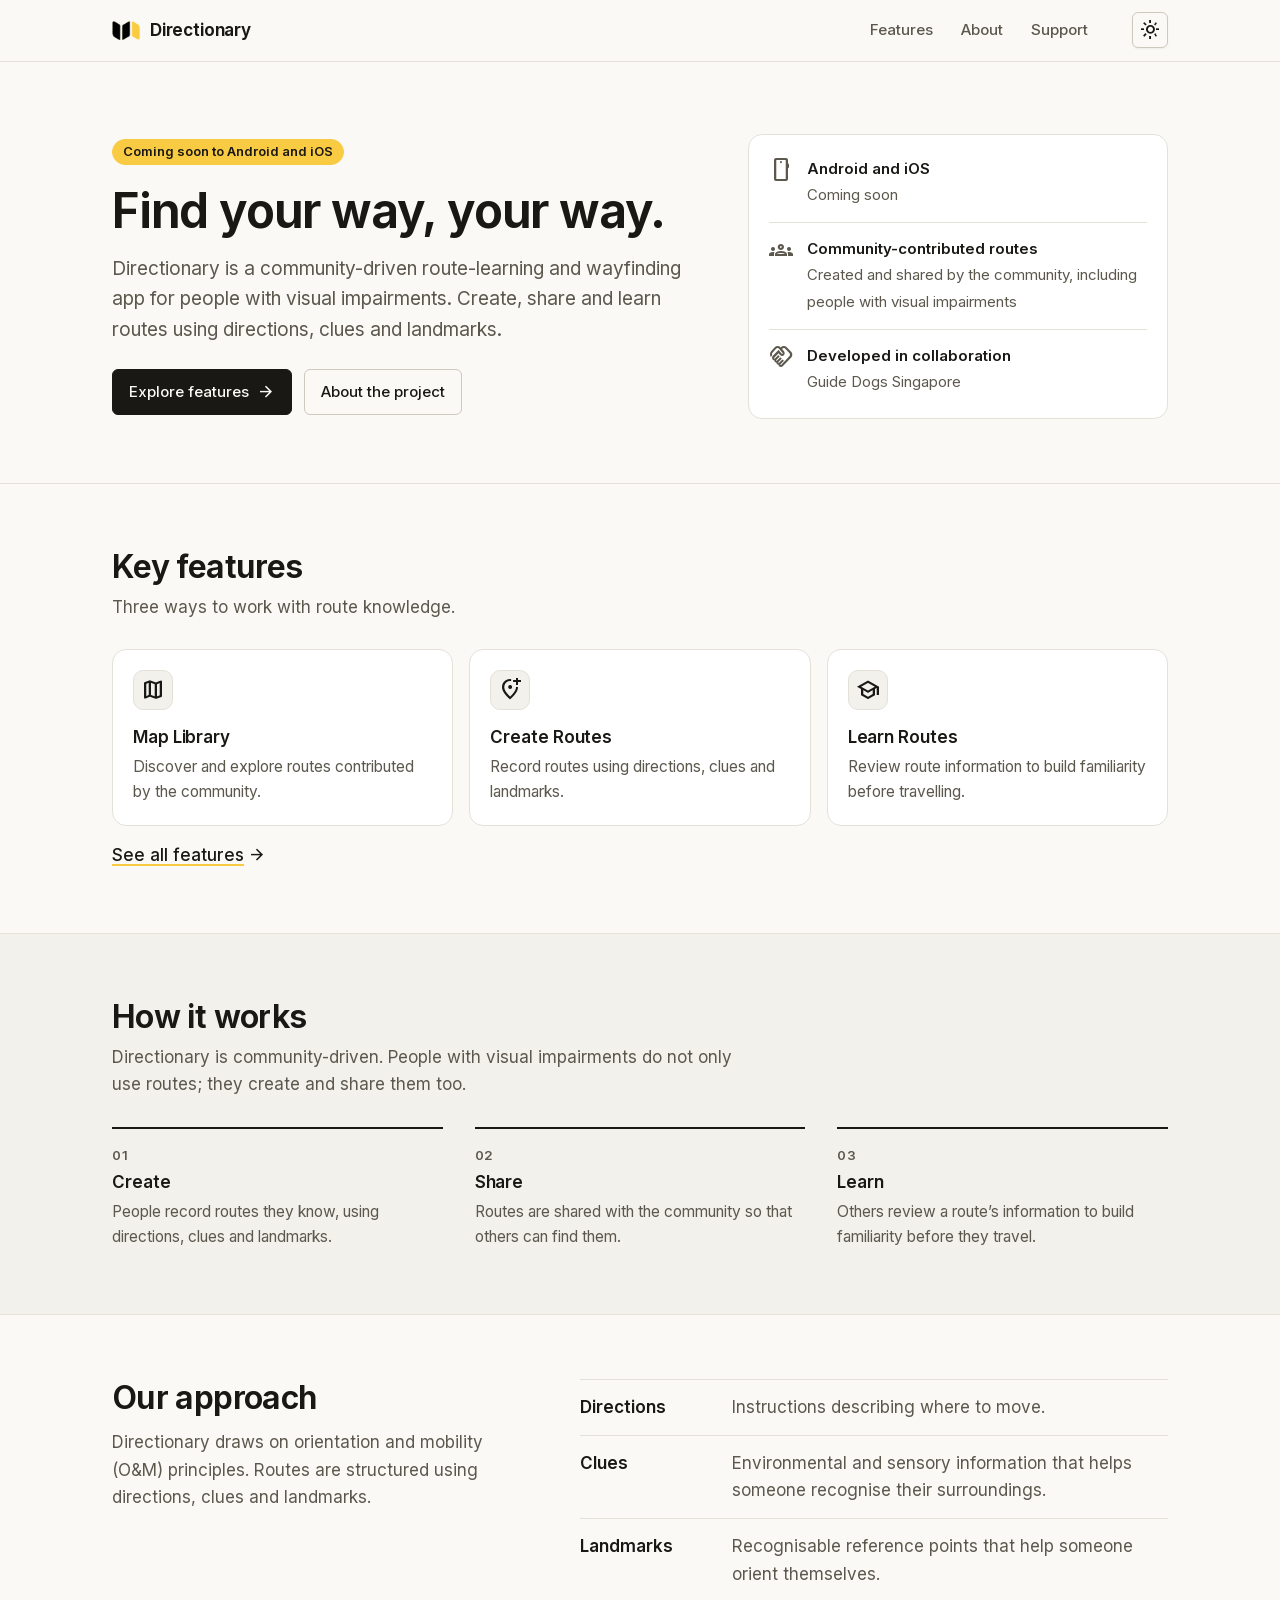
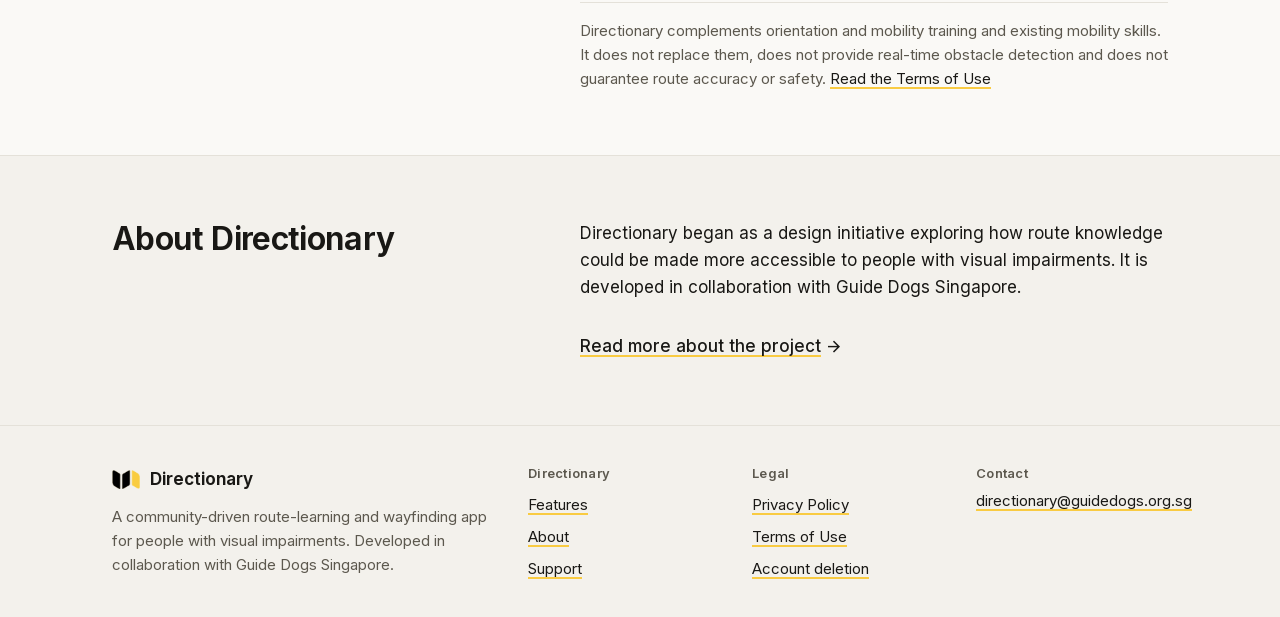
==== commit eb57429e: ":sparkles: feat(design): pass 1, simplified Inter-based product site Remove decorative route graphic" ====
--- a/index.html
+++ b/index.html
@@ -12,6 +12,7 @@
   <meta property="og:url" content="https://directionary.app/" />
   <link rel="icon" type="image/png" href="/assets/favicon.png" />
   <link rel="apple-touch-icon" href="/assets/apple-touch-icon.png" />
+  <link rel="preload" href="/assets/fonts/inter-latin.woff2" as="font" type="font/woff2" crossorigin />
   <script src="/assets/theme.js"></script>
   <link rel="stylesheet" href="/styles.css" />
 </head>
@@ -24,194 +25,104 @@
         <img class="brand-mark" src="/assets/mark-small.png" alt="" width="80" height="55" />
         <span>Directionary</span>
       </a>
-      <nav aria-label="Primary" class="site-nav">
+      <nav class="site-nav" aria-label="Primary">
         <ul class="nav-links">
-          <li><a href="#why">Why it exists</a></li>
-          <li><a href="#framework">Framework</a></li>
-          <li><a href="#philosophy">Philosophy</a></li>
-          <li><a href="#about">About</a></li>
+          <li><a href="/features/">Features</a></li>
+          <li><a href="/about/">About</a></li>
+          <li><a href="/support/">Support</a></li>
         </ul>
       </nav>
-      <label class="switch">
-        <input type="checkbox" role="switch" id="theme-switch" />
-        <span class="track" aria-hidden="true"><span class="thumb"></span></span>
-        <span>Dark mode</span>
-      </label>
+      <button class="theme-toggle" id="theme-toggle" type="button" aria-pressed="false">
+        <span class="icon sun" aria-hidden="true">light_mode</span>
+        <span class="icon moon" aria-hidden="true">dark_mode</span>
+        <span class="visually-hidden">Dark mode</span>
+      </button>
     </div>
   </header>
 
   <main id="main">
     <section class="hero" aria-labelledby="hero-title">
-      <div class="wrap">
-        <p class="kicker"><span class="tag tag-accent">Coming soon</span> to Android and iOS</p>
-        <h1 id="hero-title">Find your way, <em>your way.</em></h1>
-        <p class="lede">
-          Directionary is a community-driven route-learning and wayfinding app
-          for people with visual impairments. Create, share and learn routes
-          through directions, clues and landmarks.
-        </p>
-        <p class="byline">Developed in collaboration with Guide Dogs Singapore.</p>
-        <svg class="hero-route" viewBox="0 0 100 100" preserveAspectRatio="none" aria-hidden="true" focusable="false">
-          <path d="M0 0 C0 62 50 38 50 100"/>
-        </svg>
+      <div class="wrap hero-grid">
+        <div>
+          <p class="tag tag-accent">Coming soon to Android and iOS</p>
+          <h1 id="hero-title">Find your way, your way.</h1>
+          <p class="lede">
+            Directionary is a community-driven route-learning and wayfinding app
+            for people with visual impairments. Create, share and learn routes
+            using directions, clues and landmarks.
+          </p>
+          <div class="actions">
+            <a class="btn" href="/features/">Explore features <span class="icon" aria-hidden="true">arrow_forward</span></a>
+            <a class="btn btn-ghost" href="/about/">About the project</a>
+          </div>
+        </div>
+        <ul class="glance" aria-label="At a glance">
+          <li><span class="icon" aria-hidden="true">smartphone</span><span><strong>Android and iOS</strong><span class="d">Coming soon</span></span></li>
+          <li><span class="icon" aria-hidden="true">groups</span><span><strong>Community-contributed routes</strong><span class="d">Created and shared by the community, including people with visual impairments</span></span></li>
+          <li><span class="icon" aria-hidden="true">handshake</span><span><strong>Developed in collaboration</strong><span class="d">Guide Dogs Singapore</span></span></li>
+        </ul>
       </div>
     </section>
 
-    <div class="wrap route">
-      <section class="stop dashed flip" id="why" aria-labelledby="why-title">
-        <span class="marker" aria-hidden="true"></span>
-        <div class="text">
-          <p class="kicker">Why it exists</p>
-          <h2 id="why-title">Learning a new route is hard to do alone.</h2>
-          <p class="lede">Directionary makes route knowledge easier to record, revisit and share.</p>
-          <p>People who are visually impaired often face three challenges:</p>
-          <ul class="muted" style="margin: 0 0 1rem; padding-left: 1.25rem; max-width: 34rem">
-            <li>learning and remembering routes;</li>
-            <li>exploring unfamiliar places independently; and</li>
-            <li>finding detailed route information that is relevant to them.</li>
-          </ul>
-          <p>Directionary brings community knowledge together to help with all three.</p>
+    <section class="section" id="key-features" aria-labelledby="features-title">
+      <div class="wrap">
+        <div class="section-head">
+          <h2 id="features-title">Key features</h2>
+          <p>Three ways to work with route knowledge.</p>
         </div>
-        <div class="art" aria-hidden="true"><svg class="g" viewBox="0 0 360 260" aria-hidden="true" focusable="false">
-  <path class="dash" d="M30 232 C100 232 80 150 150 146 S238 96 206 52 S300 14 328 62"/>
-  <circle class="f" cx="30" cy="232" r="6"/>
-  <circle class="paper" cx="328" cy="66" r="11"/>
-</svg></div>
-      </section>
+        <ul class="cards">
+          <li class="card"><span class="ic"><span class="icon" aria-hidden="true">map</span></span><h3>Map Library</h3><p>Discover and explore routes contributed by the community.</p></li>
+          <li class="card"><span class="ic"><span class="icon" aria-hidden="true">add_location_alt</span></span><h3>Create Routes</h3><p>Record routes using directions, clues and landmarks.</p></li>
+          <li class="card"><span class="ic"><span class="icon" aria-hidden="true">school</span></span><h3>Learn Routes</h3><p>Review route information to build familiarity before travelling.</p></li>
+        </ul>
+        <a class="inline-link" href="/features/">See all features <span class="icon" aria-hidden="true">arrow_forward</span></a>
+      </div>
+    </section>
 
-      <section class="stop dashed" id="community" aria-labelledby="community-title">
-        <span class="marker" aria-hidden="true"></span>
-        <div class="text">
-          <p class="kicker">What makes it different</p>
-          <h2 id="community-title">Every route begins with someone who knows the way.</h2>
-          <p class="lede">
-            Directionary’s value comes from community-contributed knowledge,
-            including the lived experiences of people with visual impairments.
+    <section class="section band" id="how-it-works" aria-labelledby="how-title">
+      <div class="wrap">
+        <div class="section-head">
+          <h2 id="how-title">How it works</h2>
+          <p>Directionary is community-driven. People with visual impairments do not only use routes; they create and share them too.</p>
+        </div>
+        <ol class="steps">
+          <li><h3>Create</h3><p>People record routes they know, using directions, clues and landmarks.</p></li>
+          <li><h3>Share</h3><p>Routes are shared with the community so that others can find them.</p></li>
+          <li><h3>Learn</h3><p>Others review a route’s information to build familiarity before they travel.</p></li>
+        </ol>
+      </div>
+    </section>
+
+    <section class="section" id="approach" aria-labelledby="approach-title">
+      <div class="wrap split">
+        <div>
+          <h2 id="approach-title" style="margin-bottom: 0.75rem">Our approach</h2>
+          <p class="muted">Directionary draws on orientation and mobility (O&amp;M) principles. Routes are structured using directions, clues and landmarks.</p>
+        </div>
+        <div>
+          <dl class="terms-list">
+            <div><dt>Directions</dt><dd>Instructions describing where to move.</dd></div>
+            <div><dt>Clues</dt><dd>Environmental and sensory information that helps someone recognise their surroundings.</dd></div>
+            <div><dt>Landmarks</dt><dd>Recognisable reference points that help someone orient themselves.</dd></div>
+          </dl>
+          <p class="small-note">Directionary complements orientation and mobility training and existing mobility skills. It does not replace them, does not provide real-time obstacle detection and does not guarantee route accuracy or safety. <a href="/terms/">Read the Terms of Use</a></p>
+        </div>
+      </div>
+    </section>
+
+    <section class="section band" id="about" aria-labelledby="about-title">
+      <div class="wrap split">
+        <h2 id="about-title">About Directionary</h2>
+        <div>
+          <p>
+            Directionary began as a design initiative exploring how route
+            knowledge could be made more accessible to people with visual
+            impairments. It is developed in collaboration with Guide Dogs Singapore.
           </p>
-          <p>
-            Through this shared knowledge, people can discover unfamiliar
-            journeys, learn routes and contribute their own experiences. Members
-            of the community are not only following directions. They are where
-            the directions come from.
-          </p>
+          <a class="inline-link" href="/about/">Read more about the project <span class="icon" aria-hidden="true">arrow_forward</span></a>
         </div>
-        <div class="art" aria-hidden="true"><svg class="g" viewBox="0 0 360 320" aria-hidden="true" focusable="false">
-  <path class="thin" d="M40 24 C40 110 172 96 180 176"/>
-  <path class="thin" d="M118 12 C118 98 176 104 180 176"/>
-  <path class="thin" d="M206 24 C206 104 186 108 180 176"/>
-  <path class="thin" d="M284 14 C284 104 192 98 180 176"/>
-  <path class="thin" d="M332 34 C332 118 198 104 180 176"/>
-  <path class="bold" d="M180 176 V320"/>
-  <circle class="paper thin" cx="40" cy="24" r="6"/>
-  <circle class="paper thin" cx="118" cy="12" r="6"/>
-  <circle class="paper thin" cx="206" cy="24" r="6"/>
-  <circle class="paper thin" cx="284" cy="14" r="6"/>
-  <circle class="paper thin" cx="332" cy="34" r="6"/>
-  <circle class="a" cx="180" cy="176" r="11"/>
-</svg></div>
-      </section>
-
-      <section class="stop wide" id="how-it-works" aria-labelledby="how-title">
-        <span class="marker" aria-hidden="true"></span>
-        <div class="text stop-head">
-          <p class="kicker">How it works</p>
-          <h2 id="how-title">Create. Share. <em>Learn.</em></h2>
-          <p>Directionary supports both people learning a route and experienced travellers who explore and contribute.</p>
-        </div>
-        <div class="body">
-          <ol class="csl">
-            <li><svg class="g gl" viewBox="0 0 48 48" aria-hidden="true" focusable="false"><path d="M24 20 V42"/><circle class="a" cx="24" cy="13" r="7"/></svg><span class="step">01</span><h3>Create</h3><p>Record a route you know, with the directions, clues and landmarks that make it familiar.</p></li>
-            <li><svg class="g gl" viewBox="0 0 48 48" aria-hidden="true" focusable="false"><path d="M24 42 V27 M24 27 L11 13 M24 27 L37 13"/><circle class="a" cx="11" cy="12" r="5"/><circle class="a" cx="37" cy="12" r="5"/><circle class="f" cx="24" cy="42" r="3"/></svg><span class="step">02</span><h3>Share</h3><p>Make it available to the community so that others can find it.</p></li>
-            <li><svg class="g gl" viewBox="0 0 48 48" aria-hidden="true" focusable="false"><path d="M10 42 C10 22 38 30 38 13"/><circle class="f" cx="10" cy="42" r="3"/><circle class="a" cx="38" cy="12" r="6"/></svg><span class="step">03</span><h3>Learn</h3><p>Review a route before you travel, and return to it to reinforce what you have learned.</p></li>
-          </ol>
-        </div>
-      </section>
-
-      <section class="stop flip" id="framework" aria-labelledby="framework-title">
-        <span class="marker" aria-hidden="true"></span>
-        <div class="text">
-          <p class="kicker">The framework</p>
-          <h2 id="framework-title">Directions, clues and landmarks.</h2>
-          <p class="lede">Routes are described using an O&amp;M-aligned framework. Each part answers a different question a traveller might have.</p>
-        </div>
-        <div class="art">
-          <ul class="fw">
-            <li><span class="gl-wrap"><svg class="g" viewBox="0 0 64 64" aria-hidden="true" focusable="false"><path d="M14 52 V30 H46"/><path d="M38 21 L47 30 L38 39"/><circle class="a" cx="14" cy="52" r="5"/></svg></span><div><h3>Directions</h3><p class="q">Where do I move?</p><p>Instructions describing where to move.</p></div></li>
-            <li><span class="gl-wrap"><svg class="g" viewBox="0 0 64 64" aria-hidden="true" focusable="false"><circle class="f" cx="16" cy="32" r="4.5"/><path d="M27 23 A12 12 0 0 1 27 41"/><path d="M36 16 A21 21 0 0 1 36 48"/><path d="M45 9 A30 30 0 0 1 45 55"/></svg></span><div><h3>Clues</h3><p class="q">How do I recognise where I am?</p><p>Environmental and sensory information that helps someone recognise their surroundings.</p></div></li>
-            <li><span class="gl-wrap"><svg class="g" viewBox="0 0 64 64" aria-hidden="true" focusable="false"><path d="M32 8 L54 32 L32 56 L10 32 Z"/><circle class="a" cx="32" cy="32" r="7"/></svg></span><div><h3>Landmarks</h3><p class="q">What can I orient myself by?</p><p>Recognisable reference points that help someone orient themselves.</p></div></li>
-          </ul>
-          <p class="note">The framework supports route learning. It does not replace orientation and mobility training.</p>
-        </div>
-      </section>
-
-      <section class="stop wide" id="philosophy" aria-labelledby="philosophy-title">
-        <span class="marker" aria-hidden="true"></span>
-        <div class="text stop-head">
-          <p class="kicker">Philosophy</p>
-          <h2 id="philosophy-title">Designed with <em>purpose.</em></h2>
-          <p>Three principles shape how we approach accessibility, clarity and independence.</p>
-        </div>
-        <div class="body">
-          <ol class="principles">
-            <li><span class="n">01</span><h3>Ear First, Eyes Second</h3><p>We prioritise experiences that can be understood beyond what is seen. By designing for screen readers first, we aim to make information and interactions clear, meaningful and accessible.</p></li>
-            <li><span class="n">02</span><h3>Less but Clear</h3><p>Simplicity should never come at the expense of clarity. We remove unnecessary complexity while ensuring people have the information they need to understand each interaction.</p></li>
-            <li><span class="n">03</span><h3>Empower, Not Replace</h3><p>Directionary complements orientation and mobility training rather than replacing it. Our goal is to make shared route knowledge more accessible, encouraging exploration, familiarity and independence.</p></li>
-          </ol>
-        </div>
-      </section>
-
-      <section class="stop flip" id="safety" aria-labelledby="safety-title">
-        <span class="marker hollow" aria-hidden="true"></span>
-        <div class="text">
-          <p class="kicker">Responsible wayfinding</p>
-          <h2 id="safety-title">A guide, <em>not a replacement.</em></h2>
-        </div>
-        <div class="art">
-          <div class="panel">
-            <p>Directionary is a supplementary route-learning and wayfinding tool that complements orientation and mobility training and existing mobility skills.</p>
-            <p>
-              Routes may contain community-contributed information that becomes
-              outdated or does not reflect current environmental conditions.
-              Directionary does not provide real-time obstacle detection or
-              guarantee route accuracy or safety.
-            </p>
-            <p>Continue to exercise personal judgement, stay aware of your surroundings and use appropriate mobility skills and aids.</p>
-            <a class="more" href="/terms/">Read the Terms of Use</a>
-          </div>
-        </div>
-      </section>
-
-      <section class="stop wide end" id="about" aria-labelledby="about-title">
-        <span class="marker big" aria-hidden="true"></span>
-        <div class="body">
-          <div class="dest" style="padding-top: 4.5rem">
-            <div>
-              <p class="kicker">About</p>
-              <h2 id="about-title">Knowledge shared. <em>Confidence built.</em></h2>
-              <p class="lede">
-                Learning a new route often involves understanding directions,
-                recognising landmarks and remembering the details that make a
-                journey familiar. Directionary was created to make this
-                knowledge easier to access and share.
-              </p>
-              <p>
-                Directionary began as a design initiative exploring how route
-                knowledge could be made more accessible to people with visual
-                impairments. It was developed through research, testing and
-                collaboration with visually impaired users and orientation and
-                mobility professionals. We will share verified findings here
-                when they are ready.
-              </p>
-            </div>
-            <dl class="facts">
-              <div><dt>Availability</dt><dd><span class="tag tag-accent">Coming soon</span> to Android and iOS</dd></div>
-              <div><dt>Collaboration</dt><dd>Developed in collaboration with Guide Dogs Singapore.</dd></div>
-              <div><dt>Contact</dt><dd><a href="mailto:directionary@guidedogs.org.sg">directionary@guidedogs.org.sg</a></dd></div>
-            </dl>
-          </div>
-        </div>
-      </section>
-    </div>
+      </div>
+    </section>
   </main>
 
   <footer class="site-footer">
@@ -223,12 +134,19 @@
         </p>
         <p class="muted">A community-driven route-learning and wayfinding app for people with visual impairments. Developed in collaboration with Guide Dogs Singapore.</p>
       </div>
-      <nav aria-label="Legal and support">
-        <h2>Information</h2>
+      <nav aria-label="Site">
+        <h2>Directionary</h2>
+        <ul class="flinks">
+          <li><a href="/features/">Features</a></li>
+          <li><a href="/about/">About</a></li>
+          <li><a href="/support/">Support</a></li>
+        </ul>
+      </nav>
+      <nav aria-label="Legal">
+        <h2>Legal</h2>
         <ul class="flinks">
           <li><a href="/privacy/">Privacy Policy</a></li>
           <li><a href="/terms/">Terms of Use</a></li>
-          <li><a href="/support/">Support</a></li>
           <li><a href="/support/#account-deletion">Account deletion</a></li>
         </ul>
       </nav>
--- a/styles.css
+++ b/styles.css
@@ -1,47 +1,54 @@
-/* Directionary — "The Route Line".
-   A warm-paper editorial system. One continuous route runs down the page and each
-   section is a stop on it. Light by default; dark via [data-theme="dark"].
-   Yellow is a waypoint colour: markers, tags and underlines, never body text. */
+/* Directionary — contemporary product site.
+   One typeface (Inter), warm off-white light theme, restrained dark theme.
+   Yellow is an accent only: tags, underlines, current-page marker. */
+
+@font-face {
+  font-family: "Inter";
+  font-style: normal;
+  font-weight: 400 700;
+  font-display: swap;
+  src: url("/assets/fonts/inter-latin.woff2") format("woff2");
+}
+@font-face {
+  font-family: "Material Symbols Outlined";
+  font-style: normal;
+  font-weight: 400;
+  font-display: block;
+  src: url("/assets/fonts/material-symbols.woff2") format("woff2");
+}
 
 :root {
   color-scheme: light;
-  --paper: #faf9f6;
-  --paper-2: #f3f1ec;
+  --bg: #faf9f6;
+  --bg-alt: #f3f1ec;
   --surface: #ffffff;
-  --ink: #191815;
+  --text: #191815;
   --muted: #5c584e;
-  --hair: #e4e1d9;
-  --control: #85816f;
-  --route: #191815;
+  --border: #e4e1d9;
+  --border-strong: #cdc9bd;
   --accent: #f9cb42;
   --on-accent: #191815;
   --focus: #191815;
 
-  --serif: "Iowan Old Style", "Charter", "Palatino Linotype", Georgia, "Times New Roman", serif;
-  --sans: "Public Sans", -apple-system, BlinkMacSystemFont, "Segoe UI", Roboto, Helvetica, Arial, sans-serif;
-
-  /* spacing scale (4px base) */
-  --s-1: 0.25rem; --s-2: 0.5rem; --s-3: 0.75rem; --s-4: 1rem; --s-5: 1.5rem;
-  --s-6: 2rem; --s-7: 3rem; --s-8: 4.5rem; --s-9: 6.5rem;
-
-  --gutter: clamp(1.25rem, 5vw, 3rem);
-  --max: 70rem;
-  --measure: 34rem;
-  --r-sm: 8px; --r-md: 14px; --r-lg: 22px;
-  --stop-pad: clamp(3.5rem, 8vw, 6.5rem);
-  --spine-gap: clamp(3rem, 9vw, 8rem);
+  --font: "Inter", system-ui, -apple-system, "Segoe UI", Roboto, Helvetica, Arial, sans-serif;
+
+  --gutter: clamp(1.25rem, 4vw, 2.5rem);
+  --max: 66rem;
+  --section: clamp(2.5rem, 5vw, 4rem);
+  --r-sm: 6px;
+  --r-md: 10px;
+  --r-lg: 14px;
 }
 
 :root[data-theme="dark"] {
   color-scheme: dark;
-  --paper: #191815;
-  --paper-2: #1f1d18;
+  --bg: #191815;
+  --bg-alt: #1f1d18;
   --surface: #25231d;
-  --ink: #fef7e3;
+  --text: #fef7e3;
   --muted: #b5af9f;
-  --hair: #34312a;
-  --control: #8f8979;
-  --route: #b5af9f;
+  --border: #34312a;
+  --border-strong: #4a463b;
   --focus: #f9cb42;
 }
 
@@ -52,27 +59,27 @@
 
 body {
   margin: 0;
-  background: var(--paper);
-  color: var(--ink);
-  font-family: var(--sans);
-  font-size: clamp(1rem, 0.96rem + 0.18vw, 1.0625rem);
-  line-height: 1.65;
+  background: var(--bg);
+  color: var(--text);
+  font-family: var(--font);
+  font-size: clamp(1rem, 0.97rem + 0.12vw, 1.0625rem);
+  line-height: 1.6;
   -webkit-font-smoothing: antialiased;
 }
 
-img, svg { max-width: 100%; }
+img { max-width: 100%; height: auto; }
 [id] { scroll-margin-top: 1.5rem; }
 
 a {
-  color: var(--ink);
+  color: var(--text);
   text-decoration-line: underline;
   text-decoration-color: var(--accent);
   text-decoration-thickness: 2px;
-  text-underline-offset: 0.22em;
-}
-a:hover { text-decoration-color: var(--ink); }
-
-:focus-visible { outline: 2px solid var(--focus); outline-offset: 3px; border-radius: 4px; }
+  text-underline-offset: 0.2em;
+}
+a:hover { text-decoration-color: var(--text); }
+
+:focus-visible { outline: 2px solid var(--focus); outline-offset: 2px; border-radius: 4px; }
 
 .visually-hidden {
   position: absolute; width: 1px; height: 1px; margin: -1px; padding: 0;
@@ -81,291 +88,202 @@
 
 .skip-link {
   position: absolute; left: 1rem; top: -4rem; z-index: 20;
-  padding: 0.6rem 1rem; border-radius: var(--r-sm);
+  padding: 0.5rem 1rem; border-radius: var(--r-sm);
   background: var(--accent); color: var(--on-accent); font-weight: 600; text-decoration: none;
 }
 .skip-link:focus { top: 1rem; }
 
 .wrap { width: 100%; max-width: calc(var(--max) + 2 * var(--gutter)); margin-inline: auto; padding-inline: var(--gutter); }
+
+/* ---------- Icons (Material Symbols, ligature-based, decorative) ---------- */
+.icon {
+  display: inline-block; flex: none;
+  width: 1.5rem; height: 1.5rem; overflow: hidden;
+  font-family: "Material Symbols Outlined"; font-weight: 400; font-style: normal;
+  font-size: 1.5rem; line-height: 1; letter-spacing: normal; text-transform: none; white-space: nowrap;
+  font-feature-settings: "liga"; -webkit-font-feature-settings: "liga";
+  user-select: none;
+}
 
 /* ---------- Type ---------- */
 h1, h2, h3 { margin: 0; text-wrap: balance; }
-h1, h2 { font-family: var(--serif); font-weight: 500; letter-spacing: -0.015em; }
-h1 { font-size: clamp(2.5rem, 1.5rem + 4.2vw, 4.75rem); line-height: 1.03; }
-h1 em, h2 em { font-style: italic; }
-h2 { font-size: clamp(1.75rem, 1.3rem + 1.9vw, 2.875rem); line-height: 1.12; }
-h3 { font-size: 1.125rem; font-weight: 600; line-height: 1.3; letter-spacing: -0.005em; }
-
-p { margin: 0 0 var(--s-4); max-width: var(--measure); }
+h1 { font-size: clamp(2rem, 1.5rem + 2.2vw, 3rem); font-weight: 650; line-height: 1.1; letter-spacing: -0.025em; }
+h2 { font-size: clamp(1.5rem, 1.25rem + 1vw, 2rem); font-weight: 650; line-height: 1.2; letter-spacing: -0.02em; }
+h3 { font-size: 1.0625rem; font-weight: 600; line-height: 1.35; letter-spacing: -0.005em; }
+
+p { margin: 0 0 1rem; max-width: 40rem; }
 p:last-child { margin-bottom: 0; }
 
-.lede { font-size: clamp(1.125rem, 1.02rem + 0.45vw, 1.3125rem); line-height: 1.55; }
+.lede { font-size: clamp(1.0625rem, 1rem + 0.3vw, 1.1875rem); color: var(--muted); line-height: 1.6; }
 .muted { color: var(--muted); }
-.kicker {
-  margin: 0 0 var(--s-4);
-  color: var(--muted);
-  font-size: 0.8125rem; font-weight: 600; letter-spacing: 0.08em; text-transform: uppercase;
-}
 
 .tag {
-  display: inline-block; padding: 0.1rem 0.6rem;
-  border: 1px solid var(--control); border-radius: 999px;
-  background: var(--surface); color: var(--muted);
+  display: inline-flex; align-items: center; gap: 0.375rem;
+  padding: 0.125rem 0.625rem; border-radius: 999px;
+  border: 1px solid var(--border-strong); background: var(--surface); color: var(--text);
   font-size: 0.8125rem; font-weight: 600; line-height: 1.5;
 }
 .tag-accent { background: var(--accent); border-color: var(--accent); color: var(--on-accent); }
 
 /* ---------- Header ---------- */
-.site-header { padding-block: var(--s-5) 0; }
-.bar { display: flex; flex-wrap: wrap; align-items: center; column-gap: var(--s-6); row-gap: var(--s-2); }
+.site-header { border-bottom: 1px solid var(--border); }
+.bar { display: flex; flex-wrap: wrap; align-items: center; column-gap: 1.5rem; row-gap: 0.25rem; padding-block: 0.75rem; }
 
 .brand {
-  display: inline-flex; align-items: center; gap: var(--s-3);
-  margin-right: auto;
-  font-family: var(--serif); font-size: 1.375rem; font-weight: 600; letter-spacing: -0.01em;
-  text-decoration: none;
-}
-.brand-mark { display: block; width: 1.9rem; height: auto; }
+  display: inline-flex; align-items: center; gap: 0.625rem;
+  font-size: 1.0625rem; font-weight: 650; letter-spacing: -0.01em; text-decoration: none;
+}
+.brand-mark { display: block; width: 1.75rem; height: auto; }
 
 .site-nav { order: 3; width: 100%; }
-.nav-links {
-  display: flex; flex-wrap: wrap; gap: 0 var(--s-4);
-  margin: 0; padding: 0; list-style: none;
-}
+@media (min-width: 40rem) { .site-nav { order: 0; width: auto; margin-left: auto; } }
+.nav-links { display: flex; gap: 0.25rem; margin: 0 0 0 -0.75rem; padding: 0; list-style: none; }
+@media (min-width: 40rem) { .nav-links { margin-left: 0; } }
 .nav-links a {
-  display: inline-block; padding-block: var(--s-2);
-  color: var(--muted); font-size: 0.875rem; font-weight: 500; text-decoration: none;
-}
-@media (min-width: 40rem) { .nav-links a { font-size: 0.9375rem; } .nav-links { column-gap: var(--s-5); } }
-.nav-links a:hover { color: var(--ink); text-decoration: underline; text-decoration-color: var(--accent); text-decoration-thickness: 2px; text-underline-offset: 0.3em; }
-@media (min-width: 56rem) {
-  .site-nav { order: 0; width: auto; }
-  .nav-links { gap: 0 var(--s-6); }
-}
-
-/* Theme switch: native checkbox with role="switch" and a visible label */
-.switch {
-  position: relative; display: inline-flex; align-items: center; gap: var(--s-3);
-  min-height: 2rem; cursor: pointer;
-  font-size: 0.9375rem; font-weight: 500;
-}
-.switch input {
-  position: absolute; inset: 0; width: 100%; height: 100%; margin: 0; opacity: 0; cursor: pointer;
-}
-.switch .track {
-  position: relative; flex: none; width: 2.5rem; height: 1.5rem;
-  border: 1.5px solid var(--control); border-radius: 999px; background: var(--paper-2);
-}
-.switch .thumb {
-  position: absolute; top: 50%; left: 3px; width: 1rem; height: 1rem;
-  border-radius: 50%; background: var(--muted); transform: translateY(-50%);
-}
-@media (prefers-reduced-motion: no-preference) {
-  .switch .thumb { transition: left 0.15s ease; }
-}
-.switch input:checked + .track { background: var(--accent); border-color: var(--accent); }
-.switch input:checked + .track .thumb { left: calc(100% - 1rem - 3px); background: var(--on-accent); }
-.switch input:focus-visible + .track { outline: 2px solid var(--focus); outline-offset: 3px; }
+  display: inline-block; padding: 0.4rem 0.75rem; border-radius: var(--r-sm);
+  color: var(--muted); font-size: 0.9375rem; font-weight: 500; text-decoration: none;
+}
+.nav-links a:hover { background: var(--bg-alt); color: var(--text); }
+.nav-links a[aria-current="page"] { color: var(--text); background: var(--bg-alt); }
+
+/* Theme toggle: shadcn-style outline icon button */
+.theme-toggle {
+  margin-left: auto;
+  display: inline-grid; place-items: center; width: 2.25rem; height: 2.25rem; padding: 0;
+  border: 1px solid var(--border-strong); border-radius: var(--r-sm);
+  background: transparent; color: var(--text); cursor: pointer;
+  box-shadow: 0 1px 2px rgb(0 0 0 / 0.05);
+}
+@media (min-width: 40rem) { .theme-toggle { margin-left: 0.5rem; } }
+.theme-toggle:hover { background: var(--bg-alt); }
+.theme-toggle .icon { grid-area: 1 / 1; width: 1.25rem; height: 1.25rem; font-size: 1.25rem; }
+.theme-toggle .moon { display: none; }
+:root[data-theme="dark"] .theme-toggle .sun { display: none; }
+:root[data-theme="dark"] .theme-toggle .moon { display: inline-block; }
+
+/* ---------- Buttons ---------- */
+.btn {
+  display: inline-flex; align-items: center; gap: 0.5rem;
+  padding: 0.625rem 1rem; border-radius: var(--r-sm);
+  border: 1px solid var(--text); background: var(--text); color: var(--bg);
+  font-size: 0.9375rem; font-weight: 500; text-decoration: none;
+}
+.btn:hover { opacity: 0.9; }
+.btn-ghost { background: transparent; color: var(--text); border-color: var(--border-strong); }
+.btn-ghost:hover { background: var(--bg-alt); opacity: 1; }
+.btn .icon { width: 1.125rem; height: 1.125rem; font-size: 1.125rem; }
+.actions { display: flex; flex-wrap: wrap; gap: 0.75rem; margin-top: 1.5rem; }
+
+/* ---------- Layout ---------- */
+.section { padding-block: var(--section); border-top: 1px solid var(--border); }
+.band { background: var(--bg-alt); }
+.section-head { margin-bottom: 1.75rem; }
+.section-head h2 { margin-bottom: 0.5rem; }
+.section-head p { color: var(--muted); }
 
 /* ---------- Hero ---------- */
-.hero { position: relative; padding-block: clamp(3.5rem, 9vw, 7rem) var(--s-9); }
-.hero .wrap { position: relative; }
-.hero .kicker { display: flex; align-items: center; gap: var(--s-3); text-transform: none; letter-spacing: 0; font-size: 0.9375rem; }
-.hero h1 { max-width: 12ch; margin-bottom: var(--s-6); }
-.hero .lede { max-width: 32rem; margin-bottom: var(--s-5); }
-.byline { color: var(--muted); font-size: 0.9375rem; }
-
-.hero-route { display: none; }
-@media (min-width: 56rem) {
-  .hero { padding-bottom: 11rem; }
-  .hero-route {
-    display: block; position: absolute; left: var(--gutter); right: var(--gutter); top: calc(100% + 1.75rem);
-    width: auto; height: 7.5rem; overflow: visible; pointer-events: none;
-  }
-  .hero-route path { fill: none; stroke: var(--route); stroke-width: 2; stroke-dasharray: 2 7; stroke-linecap: round; vector-effect: non-scaling-stroke; }
-}
-
-/* ---------- Route (spine + stops) ---------- */
-.route { position: relative; }
-
-.stop {
-  position: relative;
-  display: grid; grid-template-columns: minmax(0, 1fr);
-  row-gap: var(--s-6);
-  padding: var(--stop-pad) 0 var(--stop-pad) 2.75rem;
-}
-/* spine segment */
-.stop::before {
-  content: ""; position: absolute; top: 0; bottom: 0; left: 0.55rem; width: 2px;
-  background: var(--route);
-}
-.stop.dashed::before {
-  background: repeating-linear-gradient(to bottom, var(--route) 0 7px, transparent 7px 15px);
-}
-.marker {
-  position: absolute; top: calc(var(--stop-pad) + 0.35rem); left: 0.55rem;
-  width: 1.125rem; height: 1.125rem; transform: translateX(calc(-50% + 1px));
-  border: 2px solid var(--route); border-radius: 50%; background: var(--accent);
-}
-.marker.hollow { background: var(--paper); }
-.marker.big { width: 1.75rem; height: 1.75rem; border-width: 3px; }
-
-.text { min-width: 0; }
-.text > * + h3 { margin-top: var(--s-5); }
-.text h2 { margin-bottom: var(--s-5); }
-.art { min-width: 0; max-width: 22rem; }
-.art svg { display: block; width: 100%; height: auto; }
-
-@media (min-width: 56rem) {
-  .stop { padding-left: 0; column-gap: calc(var(--spine-gap) * 2); grid-template-columns: repeat(2, minmax(0, 1fr)); }
-  .stop::before { left: 50%; transform: translateX(-1px); }
-  .marker { left: 50%; }
-  .text { grid-column: 2; grid-row: 1; }
-  .art { grid-column: 1; grid-row: 1; justify-self: end; align-self: center; width: 100%; }
-  .stop.flip .text { grid-column: 1; }
-  .stop.flip .art { grid-column: 2; justify-self: start; }
-
-  /* wide stops: the route passes behind the content, so show stubs only */
-  .stop.wide { grid-template-columns: minmax(0, 1fr); }
-  .stop.wide .text, .stop.wide .body { grid-column: 1; }
-  .stop.wide::before { bottom: auto; height: calc(var(--stop-pad) + 4.25rem); }
-  .stop.wide::after {
-    content: ""; position: absolute; bottom: 0; left: 50%; width: 2px; height: calc(var(--stop-pad) - 0.75rem);
-    transform: translateX(-1px); background: var(--route);
-  }
-  .stop.end::after { display: none; }
-}
-.stop.end::before { bottom: auto; height: calc(var(--stop-pad) + 0.5rem); }
-@media (min-width: 56rem) { .stop.end::before { height: calc(var(--stop-pad) + 0.5rem); } }
-
-/* stop heading block (wide stops) */
-.stop-head { margin-bottom: var(--s-7); }
-@media (min-width: 56rem) { .stop.wide .stop-head { padding-top: 4.5rem; text-align: center; } .stop.wide .stop-head > * { margin-inline: auto; } }
-.stop-head h2 { max-width: 20ch; margin-bottom: var(--s-5); }
-.stop-head p { max-width: 36rem; }
-
-/* ---------- Art ---------- */
-.g { fill: none; stroke: var(--ink); stroke-width: 2.5; stroke-linecap: round; stroke-linejoin: round; }
-.g .a { fill: var(--accent); }
-.g .f { fill: var(--ink); stroke: none; }
-.g .paper { fill: var(--paper); }
-.g .thin { stroke: var(--muted); stroke-width: 1.5; }
-.g .dash { stroke: var(--muted); stroke-width: 2; stroke-dasharray: 2 8; }
-.g .bold { stroke-width: 4; }
-
-/* ---------- Create / Share / Learn ---------- */
-.csl { display: grid; gap: var(--s-7) var(--s-6); margin: 0; padding: 0; list-style: none; }
-@media (min-width: 48rem) {
-  .csl { grid-template-columns: repeat(3, minmax(0, 1fr)); }
-  .csl li:nth-child(2) { margin-top: var(--s-7); }
-  .csl li:nth-child(3) { margin-top: calc(var(--s-7) * 2); }
-}
-.csl .gl { display: block; width: 3rem; height: 3rem; margin-bottom: var(--s-4); }
-.csl h3 { font-family: var(--serif); font-size: clamp(1.5rem, 1.25rem + 1vw, 2rem); font-weight: 500; letter-spacing: -0.01em; margin-bottom: var(--s-3); }
-.csl .step { display: block; margin-bottom: var(--s-2); color: var(--muted); font-size: 0.8125rem; font-weight: 600; letter-spacing: 0.08em; }
-.csl p { color: var(--muted); }
-
-/* ---------- Framework list ---------- */
-.fw { margin: var(--s-6) 0 0; padding: 0; list-style: none; display: grid; gap: var(--s-6); }
-.fw li { display: grid; grid-template-columns: 4rem minmax(0, 1fr); gap: var(--s-5); align-items: start; }
-.fw .gl-wrap {
-  display: grid; place-items: center; width: 4rem; height: 4rem;
-  border-radius: var(--r-md); background: var(--paper-2); border: 1px solid var(--hair);
-}
-.fw svg { width: 2.5rem; height: 2.5rem; }
-.fw h3 { font-family: var(--serif); font-size: 1.625rem; font-weight: 500; margin-bottom: var(--s-1); }
-.fw .q { margin-bottom: var(--s-2); font-weight: 600; font-size: 0.9375rem; }
-.fw p { color: var(--muted); }
-.fw .q { color: var(--ink); }
-.note { margin-top: var(--s-6); color: var(--muted); }
-
-/* ---------- Philosophy: staggered statements ---------- */
-.principles { display: grid; gap: var(--s-8) var(--s-6); margin: 0; padding: 0; list-style: none; }
-.principles li { max-width: 34rem; }
-.principles .n { display: block; margin-bottom: var(--s-3); color: var(--muted); font-size: 0.8125rem; font-weight: 600; letter-spacing: 0.08em; }
-.principles h3 {
-  font-family: var(--serif); font-weight: 500; letter-spacing: -0.015em;
-  font-size: clamp(1.75rem, 1.3rem + 1.9vw, 2.75rem); line-height: 1.1; margin-bottom: var(--s-4);
-}
+.hero { padding-block: clamp(2.5rem, 6vw, 4.5rem) var(--section); }
+.hero-grid { display: grid; gap: 2rem; align-items: center; }
+@media (min-width: 56rem) { .hero-grid { grid-template-columns: minmax(0, 7fr) minmax(0, 5fr); gap: 3rem; } }
+.hero .tag { margin-bottom: 1.25rem; }
+.hero h1 { margin-bottom: 1rem; max-width: 18ch; }
+.hero .lede { max-width: 36rem; }
+
+.glance {
+  margin: 0; padding: 0.5rem 1.25rem; list-style: none;
+  border: 1px solid var(--border); border-radius: var(--r-lg); background: var(--surface);
+}
+.glance li { display: flex; gap: 0.875rem; align-items: flex-start; padding-block: 0.875rem; }
+.glance li + li { border-top: 1px solid var(--border); }
+.glance .icon { margin-top: 0.0625rem; color: var(--muted); }
+.glance strong { display: block; font-size: 0.9375rem; font-weight: 600; }
+.glance .d { color: var(--muted); font-size: 0.9375rem; }
+
+/* ---------- Feature cards ---------- */
+.cards { display: grid; gap: 1rem; margin: 0; padding: 0; list-style: none; }
+@media (min-width: 48rem) { .cards { grid-template-columns: repeat(3, minmax(0, 1fr)); } }
+.card { padding: 1.25rem; border: 1px solid var(--border); border-radius: var(--r-lg); background: var(--surface); }
+.ic {
+  display: grid; place-items: center; width: 2.5rem; height: 2.5rem; margin-bottom: 1rem;
+  border-radius: var(--r-md); background: var(--bg-alt); border: 1px solid var(--border);
+}
+.card h3 { margin-bottom: 0.375rem; }
+.card p { color: var(--muted); font-size: 0.96875rem; }
+
+/* ---------- Steps ---------- */
+.steps { display: grid; gap: 1.25rem; margin: 0; padding: 0; list-style: none; counter-reset: step; }
+@media (min-width: 48rem) { .steps { grid-template-columns: repeat(3, minmax(0, 1fr)); gap: 2rem; } }
+.steps li { counter-increment: step; padding-top: 1rem; border-top: 2px solid var(--text); }
+.steps li::before {
+  content: "0" counter(step); display: block; margin-bottom: 0.375rem;
+  color: var(--muted); font-size: 0.8125rem; font-weight: 600; letter-spacing: 0.04em;
+}
+.steps h3 { margin-bottom: 0.375rem; }
+.steps p { color: var(--muted); font-size: 0.96875rem; }
+
+/* ---------- Two-column text ---------- */
+.split { display: grid; gap: 1.5rem 3rem; }
+@media (min-width: 56rem) { .split { grid-template-columns: minmax(0, 5fr) minmax(0, 7fr); } }
+
+.terms-list { margin: 0; }
+.terms-list > div { display: grid; gap: 0.125rem 1.5rem; padding-block: 0.875rem; border-top: 1px solid var(--border); }
+@media (min-width: 40rem) { .terms-list > div { grid-template-columns: 8rem minmax(0, 1fr); } }
+.terms-list > div:last-child { border-bottom: 1px solid var(--border); }
+.terms-list dt { font-weight: 600; }
+.terms-list dd { margin: 0; color: var(--muted); }
+
+.inline-link { display: inline-flex; align-items: center; gap: 0.25rem; margin-top: 1rem; font-weight: 500; }
+.inline-link .icon { width: 1.125rem; height: 1.125rem; font-size: 1.125rem; }
+.small-note { margin-top: 1rem; font-size: 0.9375rem; color: var(--muted); }
+
+/* ---------- Inner pages ---------- */
+.page-head { padding-block: clamp(2rem, 5vw, 3.5rem) var(--section); }
+.page-head h1 { margin-bottom: 0.75rem; }
+.page-head .lede { max-width: 38rem; }
+
+.feature-rows { margin: 0; padding: 0; list-style: none; }
+.feature-rows > li { display: grid; gap: 0.75rem 2rem; padding-block: 1.75rem; border-top: 1px solid var(--border); }
+@media (min-width: 48rem) { .feature-rows > li { grid-template-columns: minmax(0, 5fr) minmax(0, 7fr); } }
+.feature-rows .ic { margin-bottom: 0.75rem; }
+.feature-rows h2 { font-size: 1.25rem; }
+.feature-rows p { color: var(--muted); }
+
+.notice {
+  display: flex; gap: 0.875rem; padding: 1.25rem; border: 1px solid var(--border-strong);
+  border-radius: var(--r-lg); background: var(--surface);
+}
+.notice .icon { color: var(--muted); margin-top: 0.0625rem; }
+.notice h2, .notice h3 { margin-bottom: 0.375rem; }
+.notice h2 { font-size: 1.125rem; }
+.notice p { color: var(--muted); font-size: 0.96875rem; }
+.notice p + p { margin-top: 0.5rem; }
+
+.principles { margin: 0; padding: 0; list-style: none; }
+.principles li { display: grid; gap: 0.25rem 2rem; padding-block: 1.125rem; border-top: 1px solid var(--border); }
+@media (min-width: 48rem) { .principles li { grid-template-columns: minmax(0, 4fr) minmax(0, 7fr); } }
+.principles li:last-child { border-bottom: 1px solid var(--border); }
 .principles p { color: var(--muted); }
-@media (min-width: 56rem) {
-  .principles { grid-template-columns: repeat(12, minmax(0, 1fr)); }
-  .principles li:nth-child(1) { grid-column: 1 / span 5; }
-  .principles li:nth-child(2) { grid-column: 7 / span 6; margin-top: var(--s-8); }
-  .principles li:nth-child(3) { grid-column: 3 / span 6; }
-}
-
-/* ---------- Safety panel ---------- */
-.panel {
-  padding: clamp(1.5rem, 4vw, 2.5rem);
-  border-radius: var(--r-lg); background: var(--paper-2); border: 1px solid var(--hair);
-}
-.panel p { color: var(--muted); }
-.panel p:first-of-type { color: var(--ink); font-weight: 500; }
-.panel .more { display: inline-block; margin-top: var(--s-5); font-weight: 600; }
-.stop .panel-h { margin-bottom: var(--s-4); }
-
-/* ---------- Destination ---------- */
-.dest { display: grid; gap: var(--s-6); }
-@media (min-width: 56rem) { .dest { grid-template-columns: minmax(0, 7fr) minmax(0, 5fr); gap: var(--s-8); align-items: start; } }
-.dest h2 { margin-bottom: var(--s-5); }
-.facts { margin: 0; display: grid; gap: var(--s-5); }
-.facts dt { margin-bottom: var(--s-1); color: var(--muted); font-size: 0.8125rem; font-weight: 600; letter-spacing: 0.08em; text-transform: uppercase; }
-.facts dd { margin: 0; }
 
 /* ---------- Footer ---------- */
-.site-footer { padding-block: var(--s-8) var(--s-6); background: var(--paper-2); border-top: 1px solid var(--hair); font-size: 0.9375rem; }
-.fgrid { display: grid; gap: var(--s-6); }
-@media (min-width: 56rem) { .fgrid { grid-template-columns: minmax(0, 5fr) minmax(0, 3fr) minmax(0, 4fr); gap: var(--s-8); } }
-.footer-brand { display: flex; align-items: center; gap: var(--s-3); margin-bottom: var(--s-3); font-family: var(--serif); font-size: 1.25rem; font-weight: 600; }
-.site-footer h2 { margin-bottom: var(--s-3); font-family: var(--sans); font-size: 0.8125rem; font-weight: 600; letter-spacing: 0.08em; text-transform: uppercase; color: var(--muted); }
+.site-footer { padding-block: 2.5rem 2rem; border-top: 1px solid var(--border); background: var(--bg-alt); font-size: 0.9375rem; }
+.fgrid { display: grid; gap: 1.75rem 2rem; }
+@media (min-width: 48rem) { .fgrid { grid-template-columns: minmax(0, 4fr) repeat(3, minmax(0, 2fr)); } }
+.footer-brand { display: flex; align-items: center; gap: 0.625rem; margin-bottom: 0.75rem; font-weight: 650; font-size: 1.0625rem; }
+.site-footer h2 { margin-bottom: 0.5rem; font-size: 0.8125rem; font-weight: 600; color: var(--muted); letter-spacing: 0.02em; }
 .flinks { margin: 0; padding: 0; list-style: none; }
-.flinks a { display: inline-block; padding-block: 0.3rem; }
+.flinks a { display: inline-block; padding-block: 0.25rem; }
 
 /* ---------- Document pages ---------- */
-.doc-hero { padding-block: clamp(3rem, 7vw, 5.5rem) var(--s-7); }
-.doc-hero .kicker { display: flex; align-items: center; gap: var(--s-3); }
-.doc-hero h1 { font-size: clamp(2.25rem, 1.5rem + 3.2vw, 3.75rem); margin-bottom: var(--s-5); }
-.doc-hero .lede { color: var(--muted); max-width: 34rem; }
-
-.doc-grid { display: grid; gap: var(--s-7); padding-bottom: var(--s-9); }
-@media (min-width: 56rem) { .doc-grid { grid-template-columns: 13rem minmax(0, 40rem); gap: var(--s-8); } }
-
-.toc h2 { margin-bottom: var(--s-3); font-family: var(--sans); font-size: 0.8125rem; font-weight: 600; letter-spacing: 0.08em; text-transform: uppercase; color: var(--muted); }
-.toc ol { margin: 0; padding: 0; list-style: none; }
-.toc a { display: block; padding: 0.3rem 0; color: var(--muted); font-size: 0.9375rem; text-decoration: none; }
-.toc a:hover { color: var(--ink); text-decoration: underline; text-decoration-color: var(--accent); text-decoration-thickness: 2px; }
-@media (min-width: 56rem) { .toc nav { position: sticky; top: 1.5rem; } }
-
-.notice {
-  margin-bottom: var(--s-7); padding: var(--s-5);
-  border-radius: var(--r-md); background: var(--paper-2); border: 1px solid var(--hair);
-  font-size: 0.9375rem;
-}
-.notice .tag { margin-bottom: var(--s-3); }
-.notice p { max-width: none; }
-
-/* sections along a small route */
-.doc-body { position: relative; padding-left: 2.25rem; }
-.doc-body::before {
-  content: ""; position: absolute; top: 0.6rem; bottom: 0; left: 0.4rem; width: 2px;
-  background: repeating-linear-gradient(to bottom, var(--route) 0 6px, transparent 6px 13px);
-}
-.doc-body section { position: relative; padding-bottom: var(--s-7); }
-.doc-body section::before {
-  content: ""; position: absolute; top: 0.55rem; left: calc(-2.25rem + 0.4rem + 1px);
-  width: 0.875rem; height: 0.875rem; transform: translateX(-50%);
-  border: 2px solid var(--route); border-radius: 50%; background: var(--accent);
-}
-.doc-body h2 { margin-bottom: var(--s-3); font-size: clamp(1.4rem, 1.2rem + 0.8vw, 1.875rem); }
-.doc-body ul { margin: 0 0 var(--s-4); padding-left: 1.25rem; max-width: var(--measure); }
-.doc-body li { margin-bottom: 0.3rem; }
-
-.pending {
-  padding: var(--s-4); border: 1px dashed var(--control); border-radius: var(--r-sm); background: var(--surface);
-}
-.pending .tag { margin-bottom: var(--s-2); }
+.doc { padding-bottom: 4rem; max-width: 44rem; }
+.doc-notice { margin-bottom: 2rem; }
+.prose section { padding-block: 1.25rem; border-top: 1px solid var(--border); }
+.prose section:first-child { border-top: 0; padding-top: 0; }
+.prose h2 { margin-bottom: 0.5rem; font-size: 1.25rem; }
+.prose ul { margin: 0 0 1rem; padding-left: 1.25rem; max-width: 40rem; }
+.prose li { margin-bottom: 0.25rem; }
+.pending { padding: 0.875rem 1rem; border: 1px dashed var(--border-strong); border-radius: var(--r-md); background: var(--surface); }
+.pending .tag { margin-bottom: 0.5rem; }
 .pending p { color: var(--muted); font-size: 0.9375rem; max-width: none; }
-.contact-line { font-family: var(--serif); font-size: clamp(1.125rem, 0.6rem + 3.4vw, 1.5rem); overflow-wrap: anywhere; }
-
-@media print { .switch, .skip-link { display: none; } }
+.contact-line { font-size: clamp(1.0625rem, 0.7rem + 2vw, 1.25rem); font-weight: 600; overflow-wrap: anywhere; }
+
+@media print { .theme-toggle, .skip-link { display: none; } }
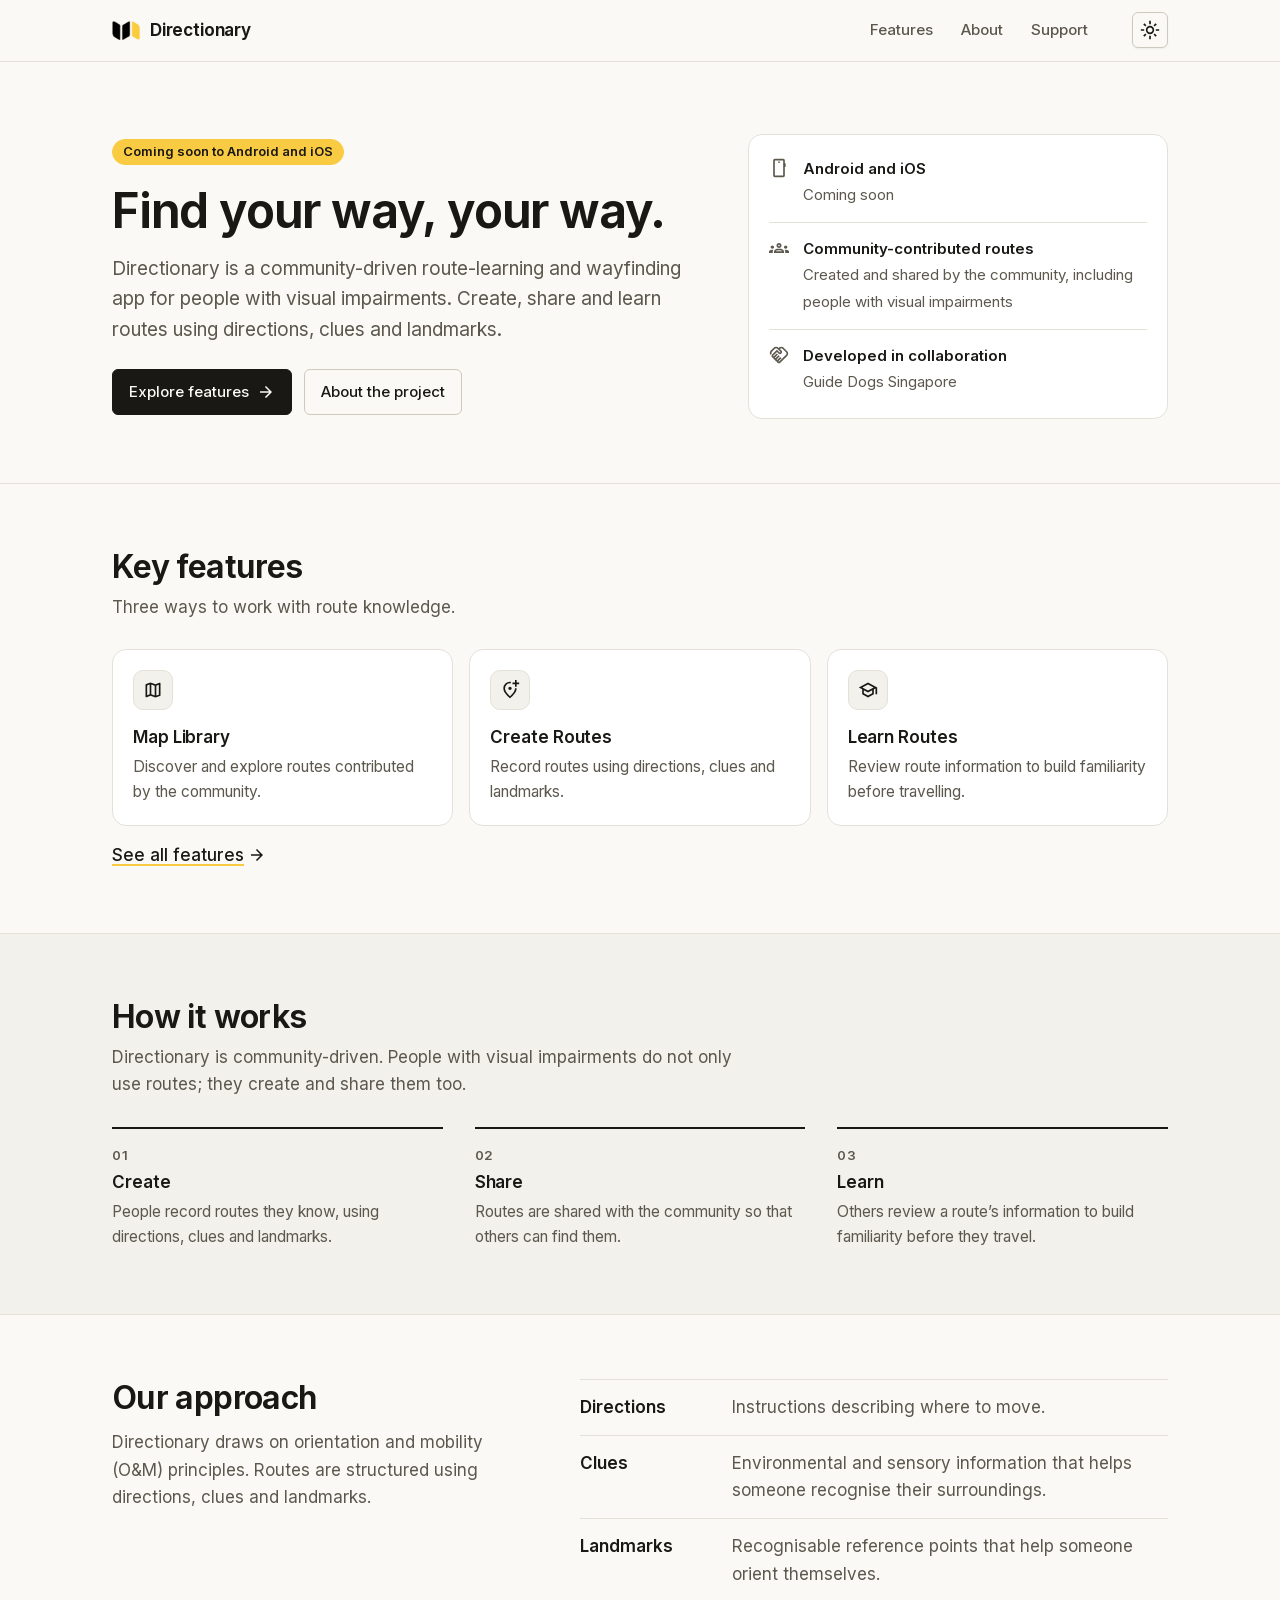
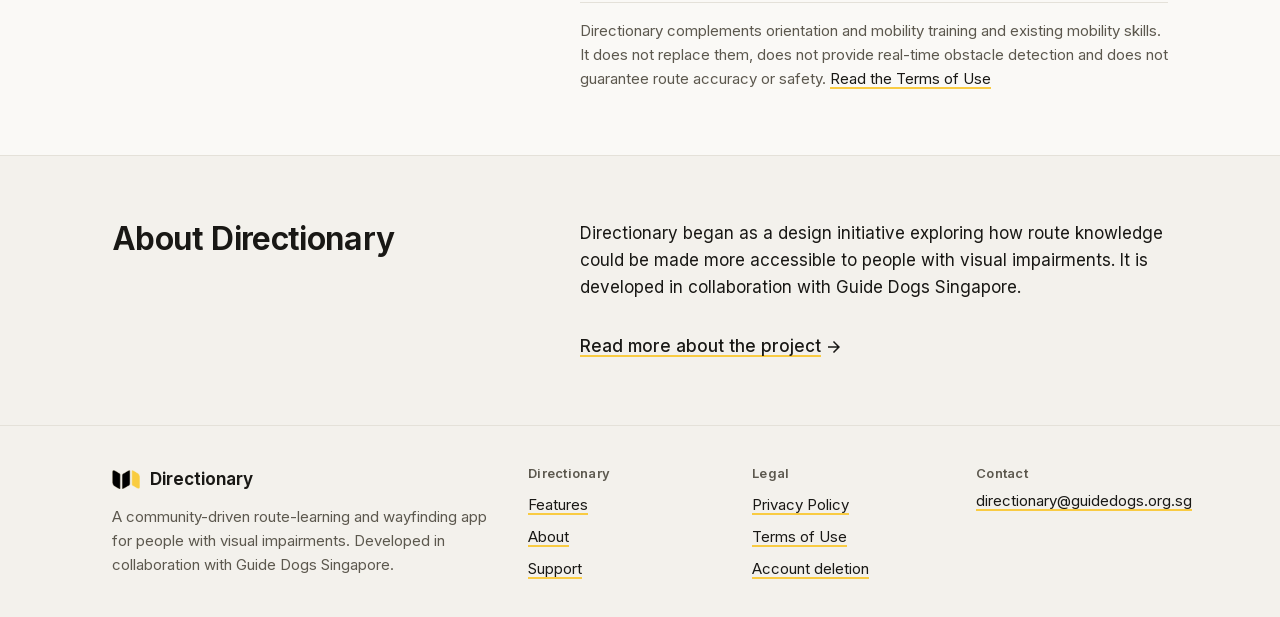
==== commit b2626ba1: ":art: fix(design): pass 1.5, Inter everywhere and Material Symbols as inline SVG Replace the icon fo" ====
--- a/index.html
+++ b/index.html
@@ -10,11 +10,11 @@
   <meta property="og:title" content="Directionary — Find your way, your way" />
   <meta property="og:description" content="Directionary is a community-driven route-learning and wayfinding app for people with visual impairments. Create, share and learn routes through directions, clues and landmarks. Coming soon to Android and iOS." />
   <meta property="og:url" content="https://directionary.app/" />
-  <link rel="icon" type="image/png" href="/assets/favicon.png" />
-  <link rel="apple-touch-icon" href="/assets/apple-touch-icon.png" />
-  <link rel="preload" href="/assets/fonts/inter-latin.woff2" as="font" type="font/woff2" crossorigin />
-  <script src="/assets/theme.js"></script>
-  <link rel="stylesheet" href="/styles.css" />
+  <link rel="icon" type="image/png" href="assets/favicon.png" />
+  <link rel="apple-touch-icon" href="assets/apple-touch-icon.png" />
+  <link rel="preload" href="assets/fonts/inter-latin.woff2" as="font" type="font/woff2" crossorigin />
+  <script src="assets/theme.js"></script>
+  <link rel="stylesheet" href="styles.css" />
 </head>
 <body>
   <a class="skip-link" href="#main">Skip to content</a>
@@ -22,7 +22,7 @@
   <header class="site-header">
     <div class="wrap bar">
       <a class="brand" href="/">
-        <img class="brand-mark" src="/assets/mark-small.png" alt="" width="80" height="55" />
+        <img class="brand-mark" src="assets/mark-small.png" alt="" width="80" height="55" />
         <span>Directionary</span>
       </a>
       <nav class="site-nav" aria-label="Primary">
@@ -32,10 +32,9 @@
           <li><a href="/support/">Support</a></li>
         </ul>
       </nav>
-      <button class="theme-toggle" id="theme-toggle" type="button" aria-pressed="false">
-        <span class="icon sun" aria-hidden="true">light_mode</span>
-        <span class="icon moon" aria-hidden="true">dark_mode</span>
-        <span class="visually-hidden">Dark mode</span>
+      <button class="theme-toggle" id="theme-toggle" type="button" aria-label="Switch to dark mode">
+        <svg class="icon sun" viewBox="0 -960 960 960" aria-hidden="true" focusable="false"><path d="M565-395q35-35 35-85t-35-85q-35-35-85-35t-85 35q-35 35-35 85t35 85q35 35 85 35t85-35Zm-226.5 56.5Q280-397 280-480t58.5-141.5Q397-680 480-680t141.5 58.5Q680-563 680-480t-58.5 141.5Q563-280 480-280t-141.5-58.5ZM200-440H40v-80h160v80Zm720 0H760v-80h160v80ZM440-760v-160h80v160h-80Zm0 720v-160h80v160h-80ZM256-650l-101-97 57-59 96 100-52 56Zm492 496-97-101 53-55 101 97-57 59Zm-98-550 97-101 59 57-100 96-56-52ZM154-212l101-97 55 53-97 101-59-57Zm326-268Z"/></svg>
+        <svg class="icon moon" viewBox="0 -960 960 960" aria-hidden="true" focusable="false"><path d="M480-120q-150 0-255-105T120-480q0-150 105-255t255-105q14 0 27.5 1t26.5 3q-41 29-65.5 75.5T444-660q0 90 63 153t153 63q55 0 101-24.5t75-65.5q2 13 3 26.5t1 27.5q0 150-105 255T480-120Zm0-80q88 0 158-48.5T740-375q-20 5-40 8t-40 3q-123 0-209.5-86.5T364-660q0-20 3-40t8-40q-78 32-126.5 102T200-480q0 116 82 198t198 82Zm-10-270Z"/></svg>
       </button>
     </div>
   </header>
@@ -52,14 +51,14 @@
             using directions, clues and landmarks.
           </p>
           <div class="actions">
-            <a class="btn" href="/features/">Explore features <span class="icon" aria-hidden="true">arrow_forward</span></a>
+            <a class="btn" href="/features/">Explore features <svg class="icon" viewBox="0 -960 960 960" aria-hidden="true" focusable="false"><path d="M647-440H160v-80h487L423-744l57-56 320 320-320 320-57-56 224-224Z"/></svg></a>
             <a class="btn btn-ghost" href="/about/">About the project</a>
           </div>
         </div>
         <ul class="glance" aria-label="At a glance">
-          <li><span class="icon" aria-hidden="true">smartphone</span><span><strong>Android and iOS</strong><span class="d">Coming soon</span></span></li>
-          <li><span class="icon" aria-hidden="true">groups</span><span><strong>Community-contributed routes</strong><span class="d">Created and shared by the community, including people with visual impairments</span></span></li>
-          <li><span class="icon" aria-hidden="true">handshake</span><span><strong>Developed in collaboration</strong><span class="d">Guide Dogs Singapore</span></span></li>
+          <li><svg class="icon" viewBox="0 -960 960 960" aria-hidden="true" focusable="false"><path d="M280-40q-33 0-56.5-23.5T200-120v-720q0-33 23.5-56.5T280-920h400q33 0 56.5 23.5T760-840v124q18 7 29 22t11 34v80q0 19-11 34t-29 22v404q0 33-23.5 56.5T680-40H280Zm0-80h400v-720H280v720Zm0 0v-720 720Zm228.5-611.5Q520-743 520-760t-11.5-28.5Q497-800 480-800t-28.5 11.5Q440-777 440-760t11.5 28.5Q463-720 480-720t28.5-11.5Z"/></svg><span><strong>Android and iOS</strong><span class="d">Coming soon</span></span></li>
+          <li><svg class="icon" viewBox="0 -960 960 960" aria-hidden="true" focusable="false"><path d="M0-240v-63q0-43 44-70t116-27q13 0 25 .5t23 2.5q-14 21-21 44t-7 48v65H0Zm240 0v-65q0-32 17.5-58.5T307-410q32-20 76.5-30t96.5-10q53 0 97.5 10t76.5 30q32 20 49 46.5t17 58.5v65H240Zm540 0v-65q0-26-6.5-49T754-397q11-2 22.5-2.5t23.5-.5q72 0 116 26.5t44 70.5v63H780Zm-455-80h311q-10-20-55.5-35T480-370q-55 0-100.5 15T325-320ZM160-440q-33 0-56.5-23.5T80-520q0-34 23.5-57t56.5-23q34 0 57 23t23 57q0 33-23 56.5T160-440Zm640 0q-33 0-56.5-23.5T720-520q0-34 23.5-57t56.5-23q34 0 57 23t23 57q0 33-23 56.5T800-440Zm-320-40q-50 0-85-35t-35-85q0-51 35-85.5t85-34.5q51 0 85.5 34.5T600-600q0 50-34.5 85T480-480Zm0-80q17 0 28.5-11.5T520-600q0-17-11.5-28.5T480-640q-17 0-28.5 11.5T440-600q0 17 11.5 28.5T480-560Zm1 240Zm-1-280Z"/></svg><span><strong>Community-contributed routes</strong><span class="d">Created and shared by the community, including people with visual impairments</span></span></li>
+          <li><svg class="icon" viewBox="0 -960 960 960" aria-hidden="true" focusable="false"><path d="M475-160q4 0 8-2t6-4l328-328q12-12 17.5-27t5.5-30q0-16-5.5-30.5T817-607L647-777q-11-12-25.5-17.5T591-800q-15 0-30 5.5T534-777l-11 11 74 75q15 14 22 32t7 38q0 42-28.5 70.5T527-522q-20 0-38.5-7T456-550l-75-74-175 175q-3 3-4.5 6.5T200-435q0 8 6 14.5t14 6.5q4 0 8-2t6-4l136-136 56 56-135 136q-3 3-4.5 6.5T285-350q0 8 6 14t14 6q4 0 8-2t6-4l136-135 56 56-135 136q-3 2-4.5 6t-1.5 8q0 8 6 14t14 6q4 0 7.5-1.5t6.5-4.5l136-135 56 56-136 136q-3 3-4.5 6.5T454-180q0 8 6.5 14t14.5 6Zm-1 80q-37 0-65.5-24.5T375-166q-34-5-57-28t-28-57q-34-5-56.5-28.5T206-336q-38-5-62-33t-24-66q0-20 7.5-38.5T149-506l232-231 131 131q2 3 6 4.5t8 1.5q9 0 15-5.5t6-14.5q0-4-1.5-8t-4.5-6L398-777q-11-12-25.5-17.5T342-800q-15 0-30 5.5T285-777L144-635q-9 9-15 21t-8 24q-2 12 0 24.5t8 23.5l-58 58q-17-23-25-50.5T40-590q2-28 14-54.5T87-692l141-141q24-23 53.5-35t60.5-12q31 0 60.5 12t52.5 35l11 11 11-11q24-23 53.5-35t60.5-12q31 0 60.5 12t52.5 35l169 169q23 23 35 53t12 61q0 31-12 60.5T873-437L545-110q-14 14-32.5 22T474-80Zm-99-560Z"/></svg><span><strong>Developed in collaboration</strong><span class="d">Guide Dogs Singapore</span></span></li>
         </ul>
       </div>
     </section>
@@ -71,11 +70,11 @@
           <p>Three ways to work with route knowledge.</p>
         </div>
         <ul class="cards">
-          <li class="card"><span class="ic"><span class="icon" aria-hidden="true">map</span></span><h3>Map Library</h3><p>Discover and explore routes contributed by the community.</p></li>
-          <li class="card"><span class="ic"><span class="icon" aria-hidden="true">add_location_alt</span></span><h3>Create Routes</h3><p>Record routes using directions, clues and landmarks.</p></li>
-          <li class="card"><span class="ic"><span class="icon" aria-hidden="true">school</span></span><h3>Learn Routes</h3><p>Review route information to build familiarity before travelling.</p></li>
+          <li class="card"><span class="ic"><svg class="icon" viewBox="0 -960 960 960" aria-hidden="true" focusable="false"><path d="m600-120-240-84-186 72q-20 8-37-4.5T120-170v-560q0-13 7.5-23t20.5-15l212-72 240 84 186-72q20-8 37 4.5t17 33.5v560q0 13-7.5 23T812-192l-212 72Zm-40-98v-468l-160-56v468l160 56Zm80 0 120-40v-474l-120 46v468Zm-440-10 120-46v-468l-120 40v474Zm440-458v468-468Zm-320-56v468-468Z"/></svg></span><h3>Map Library</h3><p>Discover and explore routes contributed by the community.</p></li>
+          <li class="card"><span class="ic"><svg class="icon" viewBox="0 -960 960 960" aria-hidden="true" focusable="false"><path d="M480-80Q319-217 239.5-334.5T160-552q0-150 96.5-239T480-880h20q10 0 20 2v81q-10-2-19.5-2.5T480-800q-101 0-170.5 69.5T240-552q0 71 59 162.5T480-186q122-112 181-203.5T720-552v-8h80v8q0 100-79.5 217.5T480-80Zm56.5-423.5Q560-527 560-560t-23.5-56.5Q513-640 480-640t-56.5 23.5Q400-593 400-560t23.5 56.5Q447-480 480-480t56.5-23.5ZM480-560Zm240-80h80v-120h120v-80H800v-120h-80v120H600v80h120v120Z"/></svg></span><h3>Create Routes</h3><p>Record routes using directions, clues and landmarks.</p></li>
+          <li class="card"><span class="ic"><svg class="icon" viewBox="0 -960 960 960" aria-hidden="true" focusable="false"><path d="M480-120 200-272v-240L40-600l440-240 440 240v320h-80v-276l-80 44v240L480-120Zm0-332 274-148-274-148-274 148 274 148Zm0 241 200-108v-151L480-360 280-470v151l200 108Zm0-241Zm0 90Zm0 0Z"/></svg></span><h3>Learn Routes</h3><p>Review route information to build familiarity before travelling.</p></li>
         </ul>
-        <a class="inline-link" href="/features/">See all features <span class="icon" aria-hidden="true">arrow_forward</span></a>
+        <a class="inline-link" href="/features/">See all features <svg class="icon" viewBox="0 -960 960 960" aria-hidden="true" focusable="false"><path d="M647-440H160v-80h487L423-744l57-56 320 320-320 320-57-56 224-224Z"/></svg></a>
       </div>
     </section>
 
@@ -119,7 +118,7 @@
             knowledge could be made more accessible to people with visual
             impairments. It is developed in collaboration with Guide Dogs Singapore.
           </p>
-          <a class="inline-link" href="/about/">Read more about the project <span class="icon" aria-hidden="true">arrow_forward</span></a>
+          <a class="inline-link" href="/about/">Read more about the project <svg class="icon" viewBox="0 -960 960 960" aria-hidden="true" focusable="false"><path d="M647-440H160v-80h487L423-744l57-56 320 320-320 320-57-56 224-224Z"/></svg></a>
         </div>
       </div>
     </section>
@@ -129,7 +128,7 @@
     <div class="wrap fgrid">
       <div>
         <p class="footer-brand">
-          <img class="brand-mark" src="/assets/mark-small.png" alt="" width="80" height="55" />
+          <img class="brand-mark" src="assets/mark-small.png" alt="" width="80" height="55" />
           Directionary
         </p>
         <p class="muted">A community-driven route-learning and wayfinding app for people with visual impairments. Developed in collaboration with Guide Dogs Singapore.</p>
--- a/styles.css
+++ b/styles.css
@@ -7,14 +7,7 @@
   font-style: normal;
   font-weight: 400 700;
   font-display: swap;
-  src: url("/assets/fonts/inter-latin.woff2") format("woff2");
-}
-@font-face {
-  font-family: "Material Symbols Outlined";
-  font-style: normal;
-  font-weight: 400;
-  font-display: block;
-  src: url("/assets/fonts/material-symbols.woff2") format("woff2");
+  src: url("assets/fonts/inter-latin.woff2") format("woff2");
 }
 
 :root {
@@ -95,15 +88,8 @@
 
 .wrap { width: 100%; max-width: calc(var(--max) + 2 * var(--gutter)); margin-inline: auto; padding-inline: var(--gutter); }
 
-/* ---------- Icons (Material Symbols, ligature-based, decorative) ---------- */
-.icon {
-  display: inline-block; flex: none;
-  width: 1.5rem; height: 1.5rem; overflow: hidden;
-  font-family: "Material Symbols Outlined"; font-weight: 400; font-style: normal;
-  font-size: 1.5rem; line-height: 1; letter-spacing: normal; text-transform: none; white-space: nowrap;
-  font-feature-settings: "liga"; -webkit-font-feature-settings: "liga";
-  user-select: none;
-}
+/* ---------- Icons (inline Material Symbols SVG, decorative) ---------- */
+.icon { display: block; flex: none; width: 1.25rem; height: 1.25rem; fill: currentColor; }
 
 /* ---------- Type ---------- */
 h1, h2, h3 { margin: 0; text-wrap: balance; }
@@ -151,15 +137,15 @@
   margin-left: auto;
   display: inline-grid; place-items: center; width: 2.25rem; height: 2.25rem; padding: 0;
   border: 1px solid var(--border-strong); border-radius: var(--r-sm);
-  background: transparent; color: var(--text); cursor: pointer;
+  background: transparent; color: var(--text); cursor: pointer; font: inherit;
   box-shadow: 0 1px 2px rgb(0 0 0 / 0.05);
 }
 @media (min-width: 40rem) { .theme-toggle { margin-left: 0.5rem; } }
 .theme-toggle:hover { background: var(--bg-alt); }
-.theme-toggle .icon { grid-area: 1 / 1; width: 1.25rem; height: 1.25rem; font-size: 1.25rem; }
+.theme-toggle .icon { grid-area: 1 / 1; }
 .theme-toggle .moon { display: none; }
 :root[data-theme="dark"] .theme-toggle .sun { display: none; }
-:root[data-theme="dark"] .theme-toggle .moon { display: inline-block; }
+:root[data-theme="dark"] .theme-toggle .moon { display: block; }
 
 /* ---------- Buttons ---------- */
 .btn {
@@ -171,7 +157,7 @@
 .btn:hover { opacity: 0.9; }
 .btn-ghost { background: transparent; color: var(--text); border-color: var(--border-strong); }
 .btn-ghost:hover { background: var(--bg-alt); opacity: 1; }
-.btn .icon { width: 1.125rem; height: 1.125rem; font-size: 1.125rem; }
+.btn .icon { width: 1.125rem; height: 1.125rem; }
 .actions { display: flex; flex-wrap: wrap; gap: 0.75rem; margin-top: 1.5rem; }
 
 /* ---------- Layout ---------- */
@@ -233,7 +219,7 @@
 .terms-list dd { margin: 0; color: var(--muted); }
 
 .inline-link { display: inline-flex; align-items: center; gap: 0.25rem; margin-top: 1rem; font-weight: 500; }
-.inline-link .icon { width: 1.125rem; height: 1.125rem; font-size: 1.125rem; }
+.inline-link .icon { width: 1.125rem; height: 1.125rem; }
 .small-note { margin-top: 1rem; font-size: 0.9375rem; color: var(--muted); }
 
 /* ---------- Inner pages ---------- */
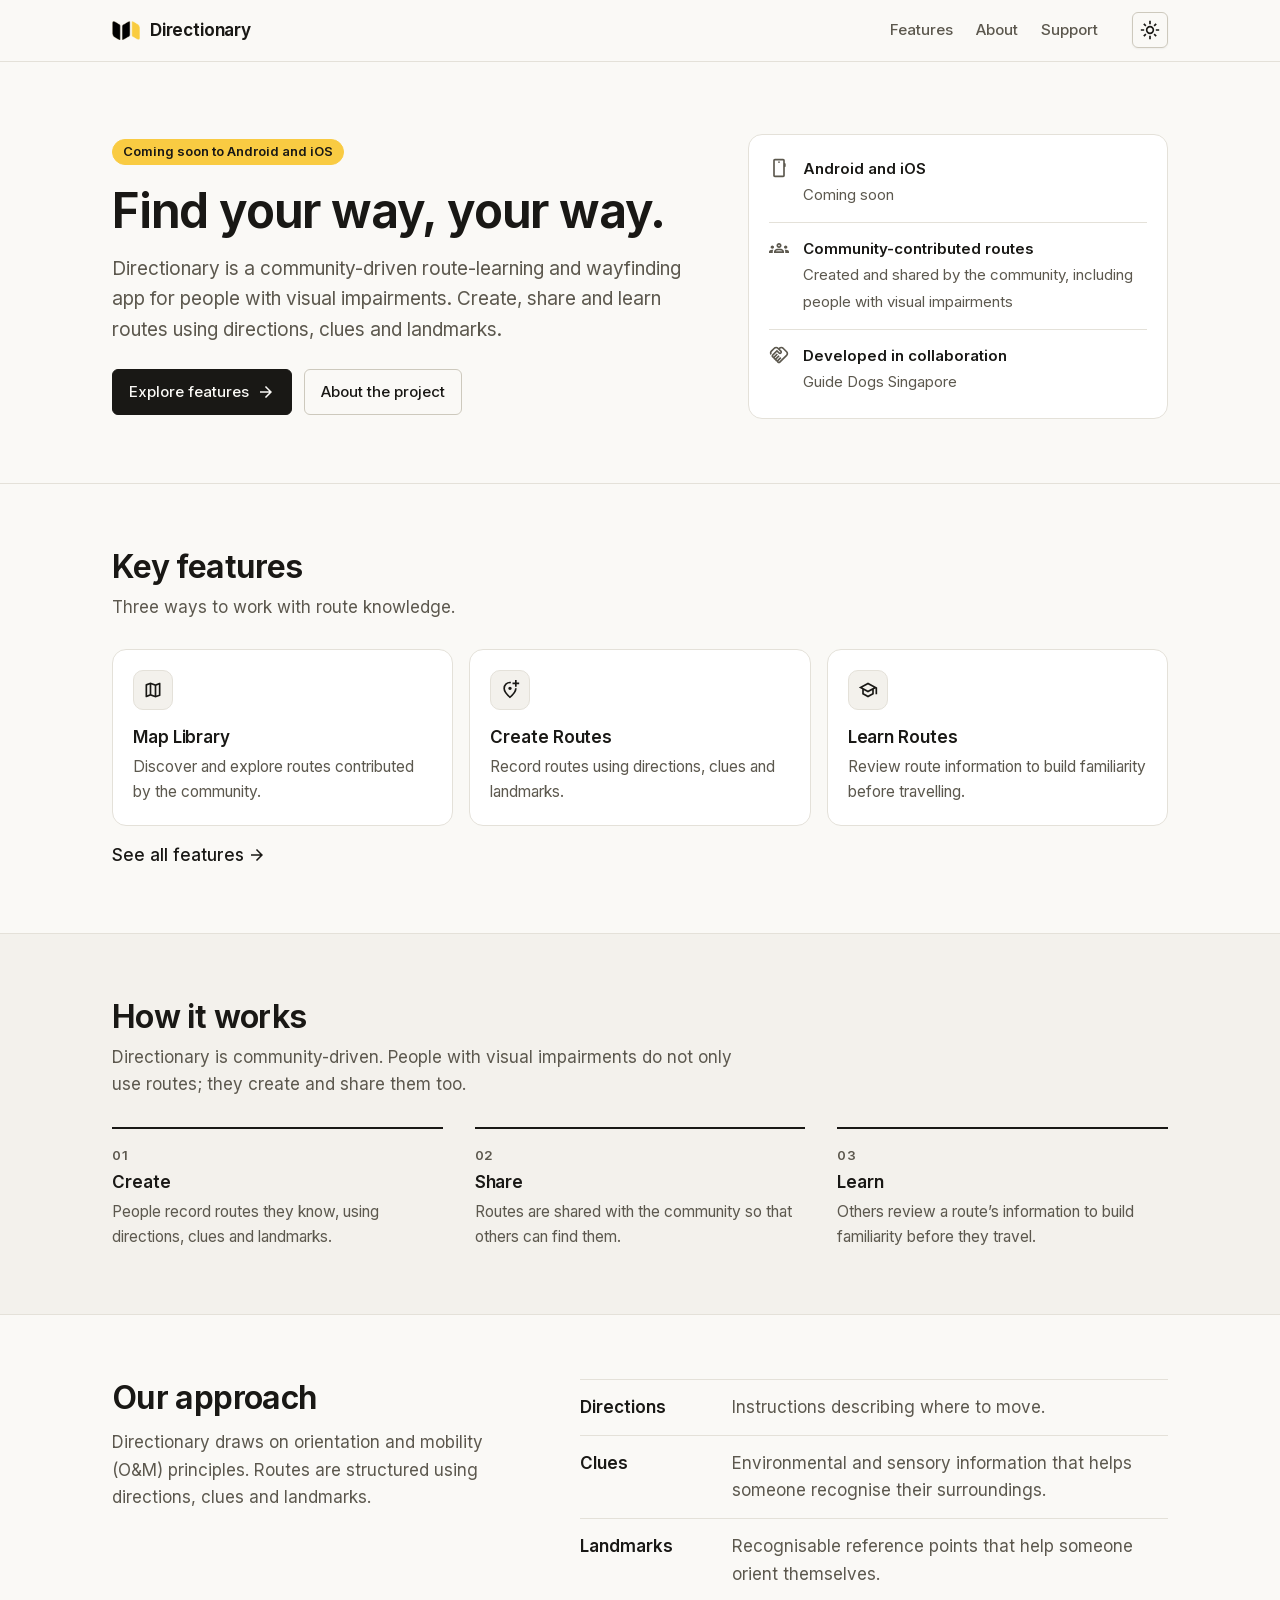
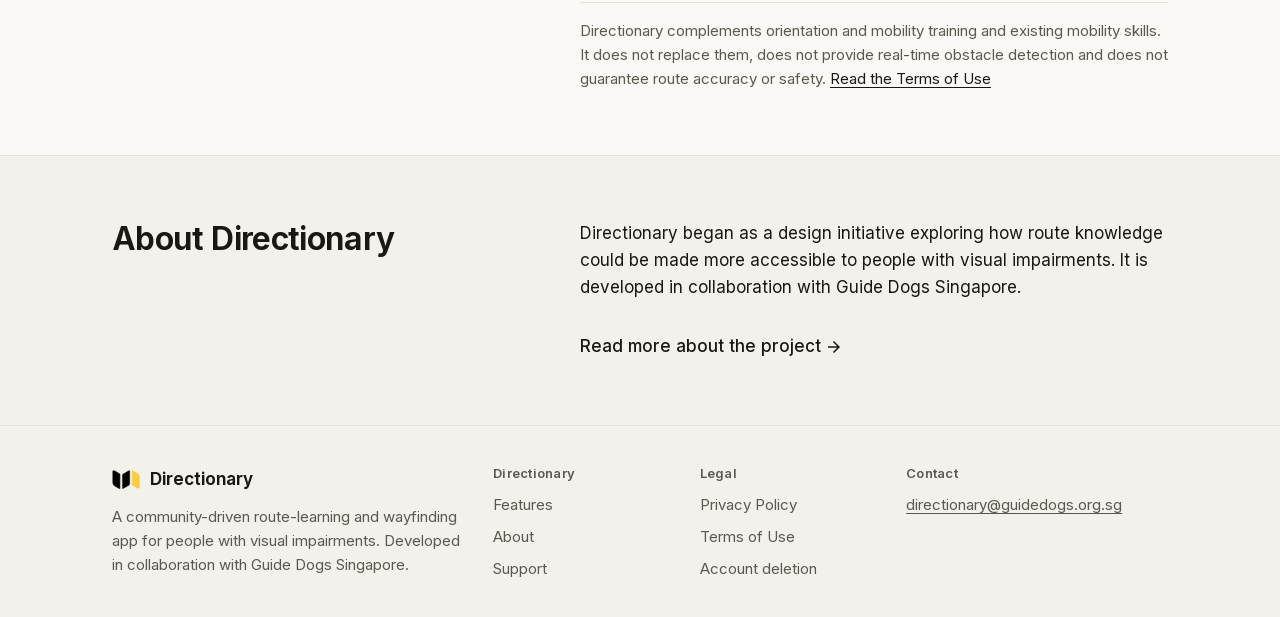
==== commit e22b57bf: ":wheelchair: fix(a11y): responsive and accessibility audit fixes Footer email no longer overflows at" ====
--- a/index.html
+++ b/index.html
@@ -151,7 +151,7 @@
       </nav>
       <div>
         <h2>Contact</h2>
-        <p><a href="mailto:directionary@guidedogs.org.sg">directionary@guidedogs.org.sg</a></p>
+        <p><a class="footer-email" href="mailto:directionary@guidedogs.org.sg">directionary@guidedogs.org.sg</a></p>
       </div>
     </div>
   </footer>
--- a/styles.css
+++ b/styles.css
@@ -17,6 +17,7 @@
   --surface: #ffffff;
   --text: #191815;
   --muted: #5c584e;
+  --text-2: #3f3c34;
   --border: #e4e1d9;
   --border-strong: #cdc9bd;
   --accent: #f9cb42;
@@ -28,6 +29,14 @@
   --gutter: clamp(1.25rem, 4vw, 2.5rem);
   --max: 66rem;
   --section: clamp(2.5rem, 5vw, 4rem);
+  /* spacing scale */
+  --sp-1: 0.5rem;
+  --sp-2: 1rem;
+  --sp-3: 1.5rem;
+  --sp-4: 2.5rem;
+  --sp-5: 4rem;
+  --sp-6: clamp(2.5rem, 5vw, 3.75rem);
+  --sp-7: clamp(3rem, 6vw, 4.5rem);
   --r-sm: 6px;
   --r-md: 10px;
   --r-lg: 14px;
@@ -40,6 +49,7 @@
   --surface: #25231d;
   --text: #fef7e3;
   --muted: #b5af9f;
+  --text-2: #d6d0c0;
   --border: #34312a;
   --border-strong: #4a463b;
   --focus: #f9cb42;
@@ -63,14 +73,16 @@
 img { max-width: 100%; height: auto; }
 [id] { scroll-margin-top: 1.5rem; }
 
+/* Links: inline links keep a persistent underline (not colour alone); navigation,
+   footer and actions override it below. Yellow is reserved for emphasis. */
 a {
   color: var(--text);
   text-decoration-line: underline;
-  text-decoration-color: var(--accent);
-  text-decoration-thickness: 2px;
+  text-decoration-color: currentColor;
+  text-decoration-thickness: 1px;
   text-underline-offset: 0.2em;
 }
-a:hover { text-decoration-color: var(--text); }
+a:hover { text-decoration-thickness: 2px; }
 
 :focus-visible { outline: 2px solid var(--focus); outline-offset: 2px; border-radius: 4px; }
 
@@ -113,20 +125,24 @@
 
 /* ---------- Header ---------- */
 .site-header { border-bottom: 1px solid var(--border); }
-.bar { display: flex; flex-wrap: wrap; align-items: center; column-gap: 1.5rem; row-gap: 0.25rem; padding-block: 0.75rem; }
+.bar { display: flex; flex-wrap: wrap; align-items: center; column-gap: 0.5rem; row-gap: 0.25rem; padding-block: 0.75rem; }
 
 .brand {
+  flex: 0 0 100%;
   display: inline-flex; align-items: center; gap: 0.625rem;
   font-size: 1.0625rem; font-weight: 650; letter-spacing: -0.01em; text-decoration: none;
 }
 .brand-mark { display: block; width: 1.75rem; height: auto; }
 
-.site-nav { order: 3; width: 100%; }
-@media (min-width: 40rem) { .site-nav { order: 0; width: auto; margin-left: auto; } }
-.nav-links { display: flex; gap: 0.25rem; margin: 0 0 0 -0.75rem; padding: 0; list-style: none; }
-@media (min-width: 40rem) { .nav-links { margin-left: 0; } }
+.site-nav { min-width: 0; }
+@media (min-width: 40rem) {
+  .bar { column-gap: 1.5rem; }
+  .brand { flex: 0 0 auto; margin-right: auto; }
+}
+.nav-links { display: flex; flex-wrap: wrap; gap: 0.125rem; margin: 0 0 0 -0.6rem; padding: 0; list-style: none; }
+@media (min-width: 40rem) { .nav-links { margin-left: 0; gap: 0.25rem; } .nav-links a { padding-inline: 0.75rem; } }
 .nav-links a {
-  display: inline-block; padding: 0.4rem 0.75rem; border-radius: var(--r-sm);
+  display: inline-block; padding: 0.4rem 0.6rem; border-radius: var(--r-sm);
   color: var(--muted); font-size: 0.9375rem; font-weight: 500; text-decoration: none;
 }
 .nav-links a:hover { background: var(--bg-alt); color: var(--text); }
@@ -140,7 +156,7 @@
   background: transparent; color: var(--text); cursor: pointer; font: inherit;
   box-shadow: 0 1px 2px rgb(0 0 0 / 0.05);
 }
-@media (min-width: 40rem) { .theme-toggle { margin-left: 0.5rem; } }
+@media (min-width: 40rem) { .theme-toggle { margin-left: 0; } }
 .theme-toggle:hover { background: var(--bg-alt); }
 .theme-toggle .icon { grid-area: 1 / 1; }
 .theme-toggle .moon { display: none; }
@@ -217,8 +233,12 @@
 .terms-list > div:last-child { border-bottom: 1px solid var(--border); }
 .terms-list dt { font-weight: 600; }
 .terms-list dd { margin: 0; color: var(--muted); }
-
-.inline-link { display: inline-flex; align-items: center; gap: 0.25rem; margin-top: 1rem; font-weight: 500; }
+.terms-list .q { color: var(--text); font-weight: 500; }
+
+.inline-link {
+  display: inline-flex; align-items: center; gap: 0.25rem; margin-top: 1rem; font-weight: 500; text-decoration: none;
+}
+.inline-link:hover { text-decoration: underline; text-decoration-color: var(--accent); text-decoration-thickness: 2px; text-underline-offset: 0.25em; }
 .inline-link .icon { width: 1.125rem; height: 1.125rem; }
 .small-note { margin-top: 1rem; font-size: 0.9375rem; color: var(--muted); }
 
@@ -226,12 +246,21 @@
 .page-head { padding-block: clamp(2rem, 5vw, 3.5rem) var(--section); }
 .page-head h1 { margin-bottom: 0.75rem; }
 .page-head .lede { max-width: 38rem; }
+.page-head--compact { padding-bottom: clamp(2rem, 4vw, 3rem); }
+.block { padding-bottom: var(--sp-6); }
+.section.tight { padding-block: var(--sp-6); border-top: 0; }
+.h2-sm { margin-bottom: 0.75rem; font-size: clamp(1.375rem, 1.2rem + 0.7vw, 1.625rem); line-height: 1.25; }
+.lead { font-size: clamp(1.0625rem, 1rem + 0.25vw, 1.1875rem); font-weight: 500; line-height: 1.55; }
 
 .feature-rows { margin: 0; padding: 0; list-style: none; }
-.feature-rows > li { display: grid; gap: 0.75rem 2rem; padding-block: 1.75rem; border-top: 1px solid var(--border); }
+.feature-rows > li {
+  display: grid; gap: var(--sp-1) var(--sp-4); align-items: baseline;
+  padding-block: 1.25rem; border-top: 1px solid var(--border);
+}
+.feature-rows > li:last-child { border-bottom: 1px solid var(--border); }
 @media (min-width: 48rem) { .feature-rows > li { grid-template-columns: minmax(0, 5fr) minmax(0, 7fr); } }
-.feature-rows .ic { margin-bottom: 0.75rem; }
-.feature-rows h2 { font-size: 1.25rem; }
+.feature-rows h2 { display: flex; align-items: center; gap: 0.75rem; font-size: 1.1875rem; line-height: 1.4; letter-spacing: -0.01em; }
+.feature-rows .icon { color: var(--muted); }
 .feature-rows p { color: var(--muted); }
 
 .notice {
@@ -244,20 +273,52 @@
 .notice p { color: var(--muted); font-size: 0.96875rem; }
 .notice p + p { margin-top: 0.5rem; }
 
-.principles { margin: 0; padding: 0; list-style: none; }
-.principles li { display: grid; gap: 0.25rem 2rem; padding-block: 1.125rem; border-top: 1px solid var(--border); }
-@media (min-width: 48rem) { .principles li { grid-template-columns: minmax(0, 4fr) minmax(0, 7fr); } }
-.principles li:last-child { border-bottom: 1px solid var(--border); }
-.principles p { color: var(--muted); }
+.feature-cards { display: grid; gap: 1.25rem; margin: 0; padding: 0; list-style: none; }
+@media (min-width: 48rem) { .feature-cards { grid-template-columns: repeat(3, minmax(0, 1fr)); gap: 1.5rem; } }
+.feature-card { padding: 1.75rem; border: 1px solid var(--border); border-radius: var(--r-lg); background: var(--bg-alt); }
+.feature-card .ic { display: grid; place-items: center; width: 2.75rem; height: 2.75rem; margin-bottom: 1.25rem; border-radius: var(--r-md); background: var(--surface); border: 1px solid var(--border); }
+.feature-card .icon { width: 1.5rem; height: 1.5rem; }
+.feature-card h2 { margin-bottom: 0.5rem; font-size: 1.1875rem; line-height: 1.35; letter-spacing: -0.01em; }
+.feature-card p { color: var(--text-2); }
+
+.info-card { max-width: 48rem; padding: 1.5rem 1.75rem; border: 1px solid var(--border); border-radius: var(--r-lg); background: var(--bg-alt); }
+.info-card p { color: var(--text-2); font-size: 0.96875rem; }
+
+.terms-list--plain > div { padding-block: 0.875rem; border-top: 0; border-bottom: 0; }
+.terms-list--plain > div:first-child { padding-top: 0; }
+.terms-list--plain > div:last-child { border-bottom: 0; }
+.terms-list--plain dd { color: var(--text-2); }
+
+/* Design principles: three balanced columns */
+.principles-head { margin-bottom: var(--sp-4); }
+.principles-3 { display: grid; gap: var(--sp-4); margin: 0; padding: 0; list-style: none; }
+.principles-3 .n { display: block; margin-bottom: 0.75rem; color: var(--muted); font-size: 1.25rem; font-weight: 600; line-height: 1; letter-spacing: -0.01em; }
+.principles-3 h3 { margin-bottom: 0.5rem; font-size: 1.125rem; }
+.principles-3 p { color: var(--text-2); font-size: 0.96875rem; }
+@media (min-width: 48rem) { .principles-3 { grid-template-columns: repeat(3, minmax(0, 1fr)); gap: var(--sp-5); } }
+
+/* Acknowledgements */
+.people { margin: 0; }
+.people > div { display: grid; gap: 0.125rem var(--sp-4); padding-block: 1.125rem; border-top: 1px solid var(--border); }
+.people > div:last-child { border-bottom: 1px solid var(--border); }
+@media (min-width: 40rem) { .people > div { grid-template-columns: 12rem minmax(0, 1fr); } }
+.people dt { font-weight: 600; }
+.people dd { margin: 0; color: var(--text-2); }
+.closing-note { margin-top: var(--sp-3); color: var(--muted); font-size: 0.9375rem; }
+.person-link { font-weight: 600; }
 
 /* ---------- Footer ---------- */
 .site-footer { padding-block: 2.5rem 2rem; border-top: 1px solid var(--border); background: var(--bg-alt); font-size: 0.9375rem; }
 .fgrid { display: grid; gap: 1.75rem 2rem; }
-@media (min-width: 48rem) { .fgrid { grid-template-columns: minmax(0, 4fr) repeat(3, minmax(0, 2fr)); } }
+@media (min-width: 40rem) { .fgrid { grid-template-columns: repeat(2, minmax(0, 1fr)); } }
+@media (min-width: 64rem) { .fgrid { grid-template-columns: minmax(0, 4fr) minmax(0, 2fr) minmax(0, 2fr) minmax(0, 3fr); } }
 .footer-brand { display: flex; align-items: center; gap: 0.625rem; margin-bottom: 0.75rem; font-weight: 650; font-size: 1.0625rem; }
 .site-footer h2 { margin-bottom: 0.5rem; font-size: 0.8125rem; font-weight: 600; color: var(--muted); letter-spacing: 0.02em; }
 .flinks { margin: 0; padding: 0; list-style: none; }
 .flinks a { display: inline-block; padding-block: 0.25rem; }
+.site-footer a { color: var(--muted); text-decoration: none; }
+.site-footer a.footer-email { display: inline-block; padding-block: 0.25rem; overflow-wrap: anywhere; text-decoration: underline; text-decoration-thickness: 1px; text-underline-offset: 0.2em; }
+.site-footer a:hover, .site-footer a:focus-visible { color: var(--text); text-decoration: underline; text-decoration-thickness: 1px; }
 
 /* ---------- Document pages ---------- */
 .doc { padding-bottom: 4rem; max-width: 44rem; }
@@ -272,4 +333,17 @@
 .pending p { color: var(--muted); font-size: 0.9375rem; max-width: none; }
 .contact-line { font-size: clamp(1.0625rem, 0.7rem + 2vw, 1.25rem); font-weight: 600; overflow-wrap: anywhere; }
 
+/* Robustness for long strings (emails) and enlarged text: let grid/flex children shrink and wrap */
+body { overflow-wrap: break-word; }
+:where(.hero-grid, .split, .fgrid, .cards, .feature-cards, .steps, .principles-3) { grid-template-columns: minmax(0, 1fr); }
+.hero-grid > *, .split > *, .fgrid > *, .notice > div, .brand span { min-width: 0; }
+
+/* Larger touch targets for coarse pointers; desktop visuals unchanged */
+@media (pointer: coarse) {
+  .nav-links a { padding-block: 0.7rem; }
+  .theme-toggle { width: 2.75rem; height: 2.75rem; }
+  .flinks a, .site-footer a.footer-email { padding-block: 0.6rem; }
+  .inline-link { padding-block: 0.5rem; }
+}
+
 @media print { .theme-toggle, .skip-link { display: none; } }
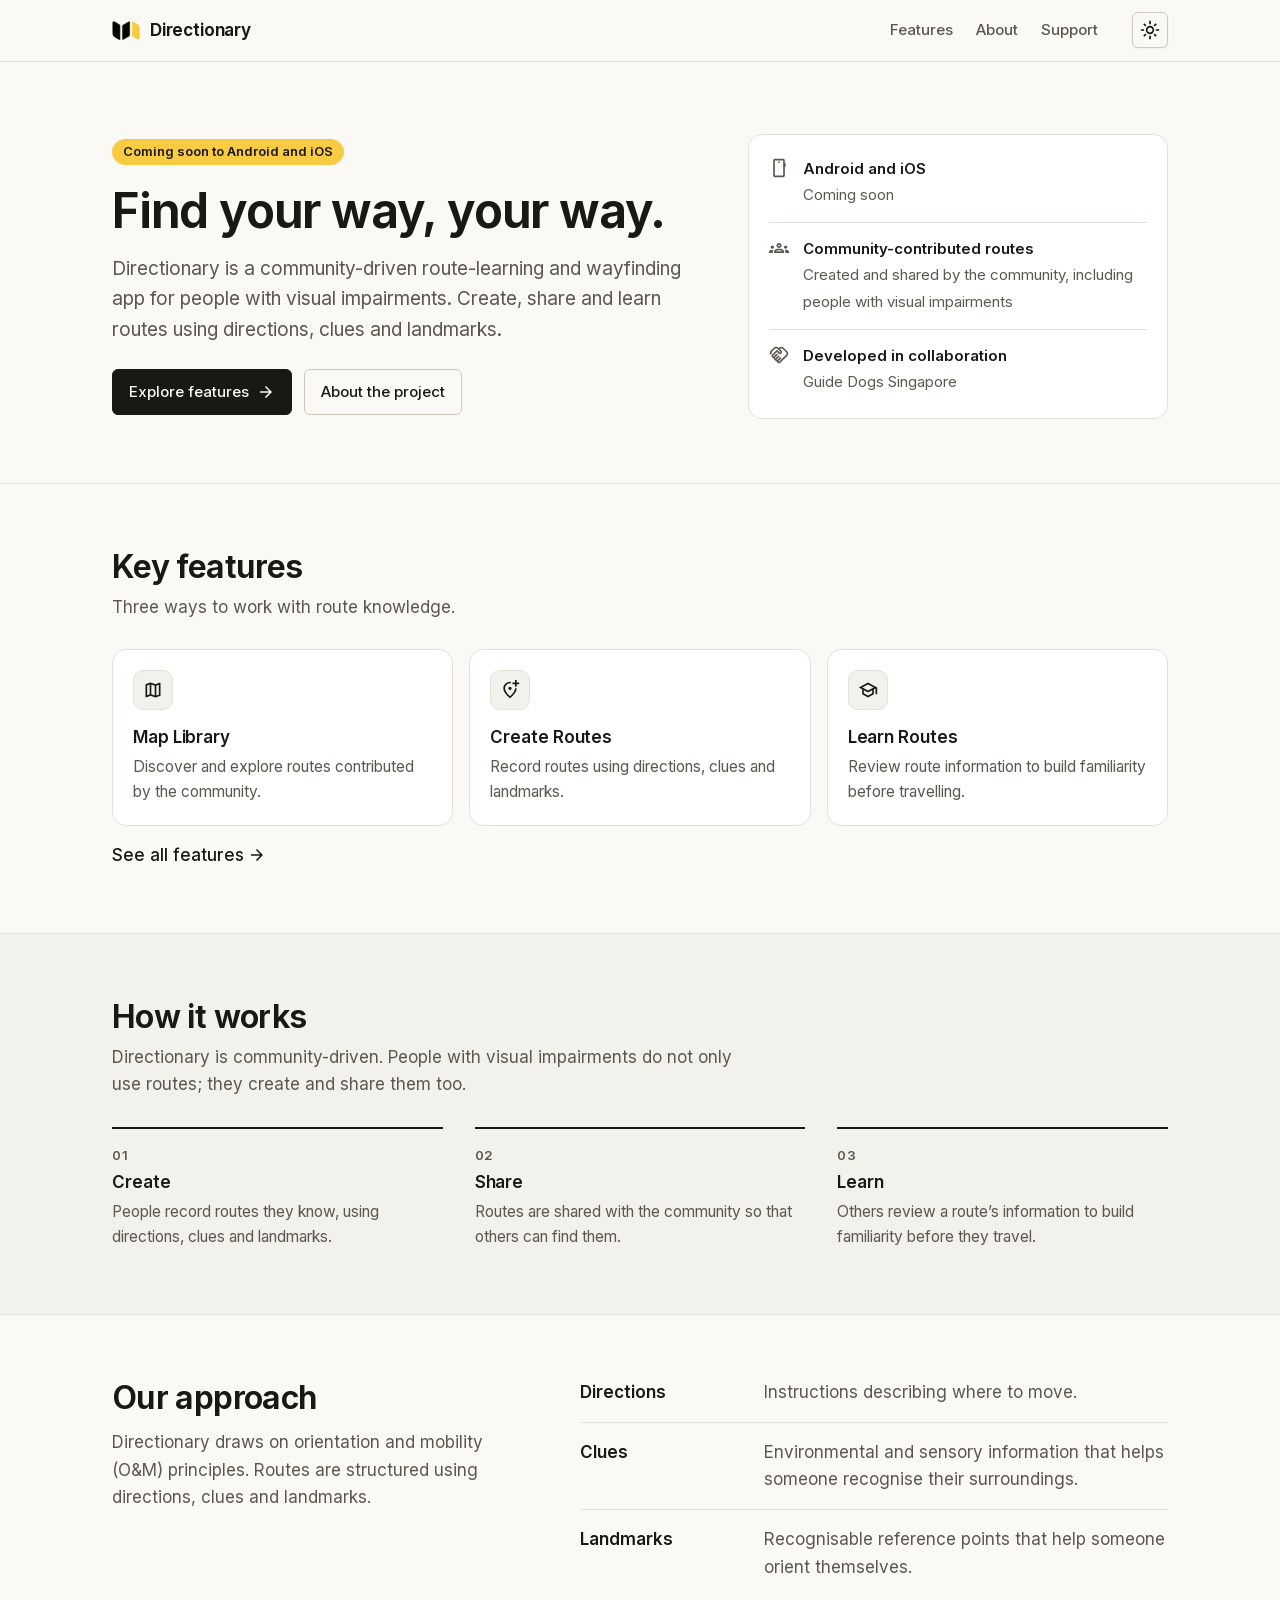
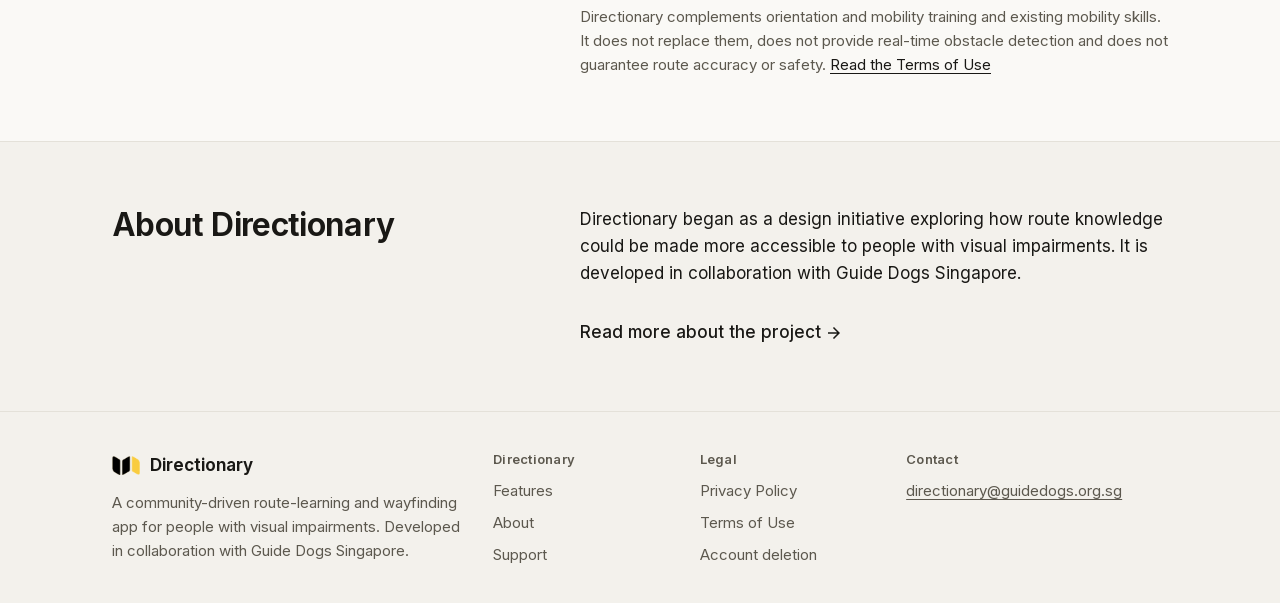
==== commit e016920d: ":sparkles: feat(theme): auto-detect system theme with prefers-color-scheme Stored localStorage choic" ====
--- a/index.html
+++ b/index.html
@@ -12,6 +12,7 @@
   <meta property="og:url" content="https://directionary.app/" />
   <link rel="icon" type="image/png" href="assets/favicon.png" />
   <link rel="apple-touch-icon" href="assets/apple-touch-icon.png" />
+  <meta name="theme-color" content="#faf9f6" />
   <link rel="preload" href="assets/fonts/inter-latin.woff2" as="font" type="font/woff2" crossorigin />
   <script src="assets/theme.js"></script>
   <link rel="stylesheet" href="styles.css" />
--- a/styles.css
+++ b/styles.css
@@ -228,9 +228,13 @@
 @media (min-width: 56rem) { .split { grid-template-columns: minmax(0, 5fr) minmax(0, 7fr); } }
 
 .terms-list { margin: 0; }
-.terms-list > div { display: grid; gap: 0.125rem 1.5rem; padding-block: 0.875rem; border-top: 1px solid var(--border); }
-@media (min-width: 40rem) { .terms-list > div { grid-template-columns: 8rem minmax(0, 1fr); } }
-.terms-list > div:last-child { border-bottom: 1px solid var(--border); }
+/* Label / description rows (Our approach, framework, acknowledgements):
+   no rule above the first row or below the last; hairlines only between rows. */
+.terms-list > div, .people > div { display: grid; gap: 0.125rem 1.5rem; padding-block: 1rem; }
+.terms-list > div:first-child, .people > div:first-child { padding-top: 0; }
+.terms-list > div:last-child, .people > div:last-child { padding-bottom: 0; }
+.terms-list > div + div, .people > div + div { border-top: 1px solid var(--border); }
+@media (min-width: 40rem) { .terms-list > div, .people > div { grid-template-columns: 10rem minmax(0, 1fr); } }
 .terms-list dt { font-weight: 600; }
 .terms-list dd { margin: 0; color: var(--muted); }
 .terms-list .q { color: var(--text); font-weight: 500; }
@@ -240,7 +244,7 @@
 }
 .inline-link:hover { text-decoration: underline; text-decoration-color: var(--accent); text-decoration-thickness: 2px; text-underline-offset: 0.25em; }
 .inline-link .icon { width: 1.125rem; height: 1.125rem; }
-.small-note { margin-top: 1rem; font-size: 0.9375rem; color: var(--muted); }
+.small-note { margin-top: 1.5rem; font-size: 0.9375rem; color: var(--muted); }
 
 /* ---------- Inner pages ---------- */
 .page-head { padding-block: clamp(2rem, 5vw, 3.5rem) var(--section); }
@@ -284,9 +288,7 @@
 .info-card { max-width: 48rem; padding: 1.5rem 1.75rem; border: 1px solid var(--border); border-radius: var(--r-lg); background: var(--bg-alt); }
 .info-card p { color: var(--text-2); font-size: 0.96875rem; }
 
-.terms-list--plain > div { padding-block: 0.875rem; border-top: 0; border-bottom: 0; }
-.terms-list--plain > div:first-child { padding-top: 0; }
-.terms-list--plain > div:last-child { border-bottom: 0; }
+.terms-list--plain > div + div { border-top: 0; }
 .terms-list--plain dd { color: var(--text-2); }
 
 /* Design principles: three balanced columns */
@@ -299,9 +301,6 @@
 
 /* Acknowledgements */
 .people { margin: 0; }
-.people > div { display: grid; gap: 0.125rem var(--sp-4); padding-block: 1.125rem; border-top: 1px solid var(--border); }
-.people > div:last-child { border-bottom: 1px solid var(--border); }
-@media (min-width: 40rem) { .people > div { grid-template-columns: 12rem minmax(0, 1fr); } }
 .people dt { font-weight: 600; }
 .people dd { margin: 0; color: var(--text-2); }
 .closing-note { margin-top: var(--sp-3); color: var(--muted); font-size: 0.9375rem; }
